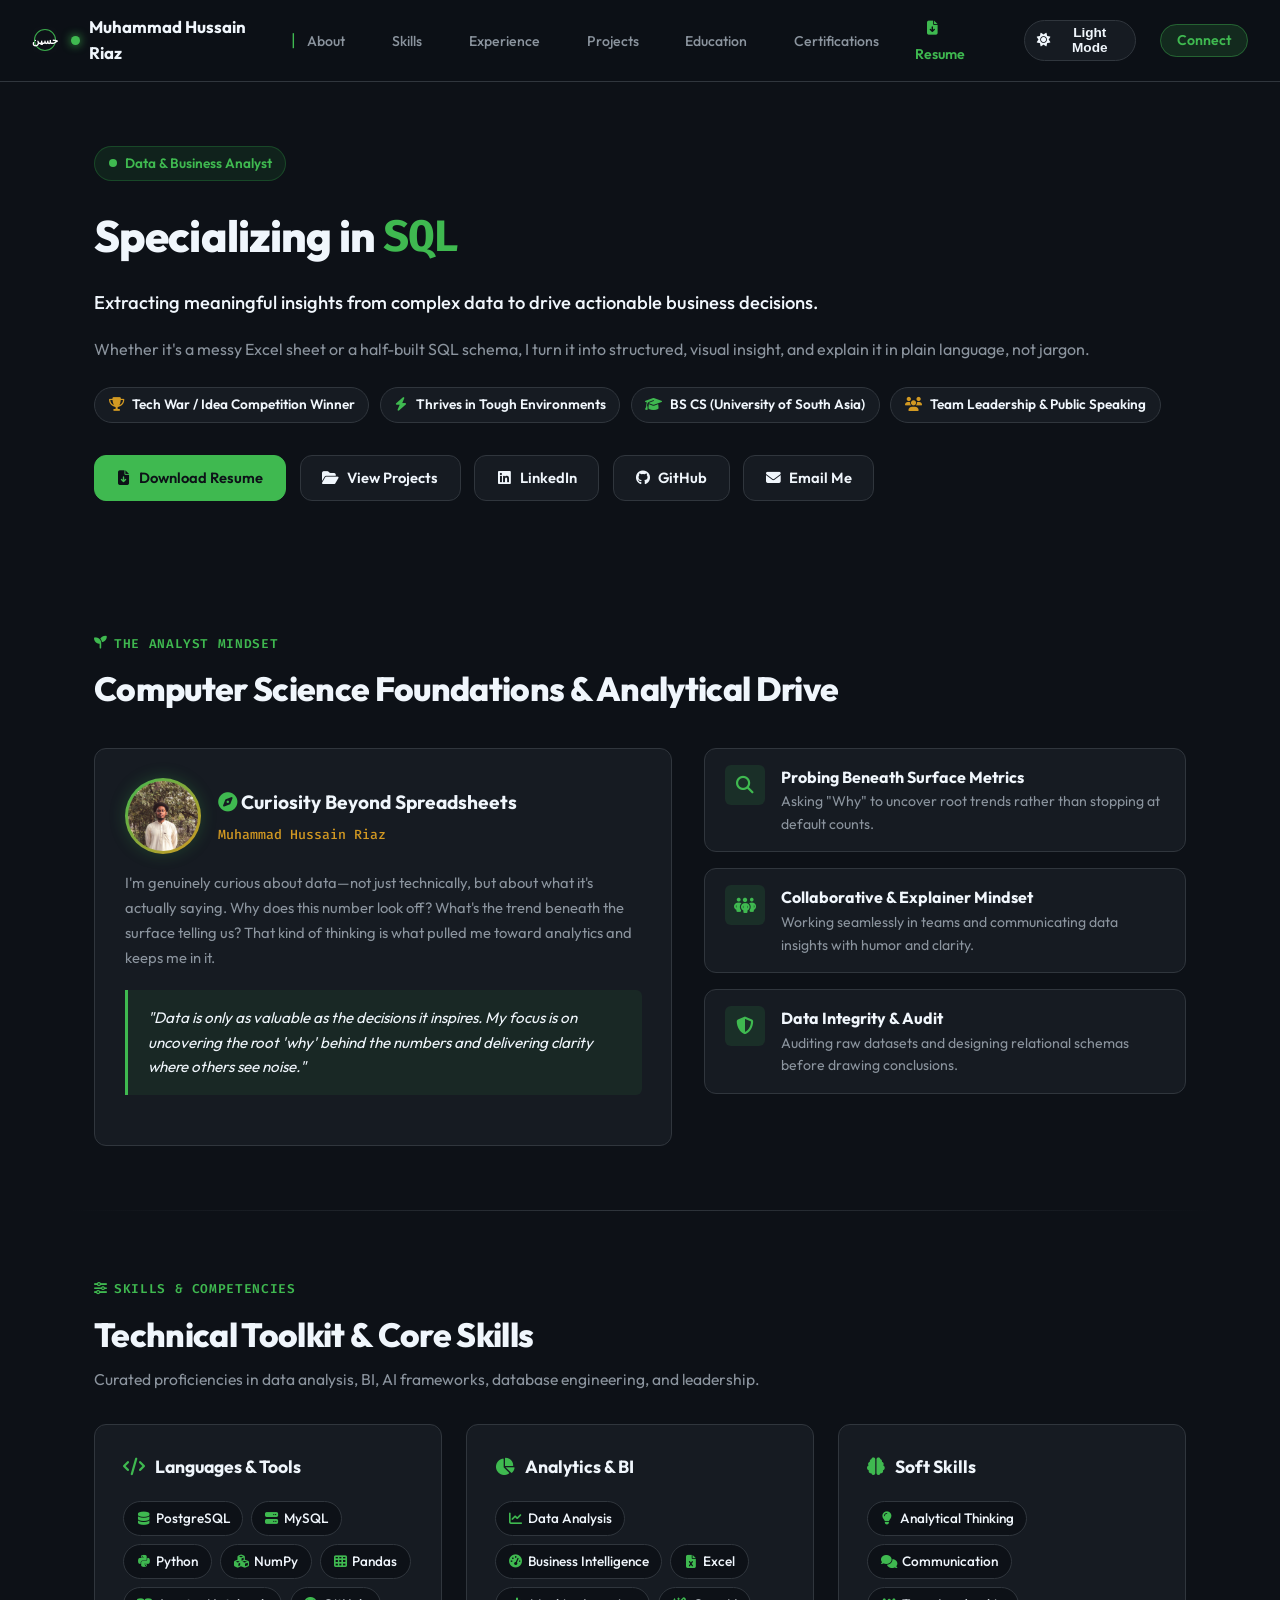
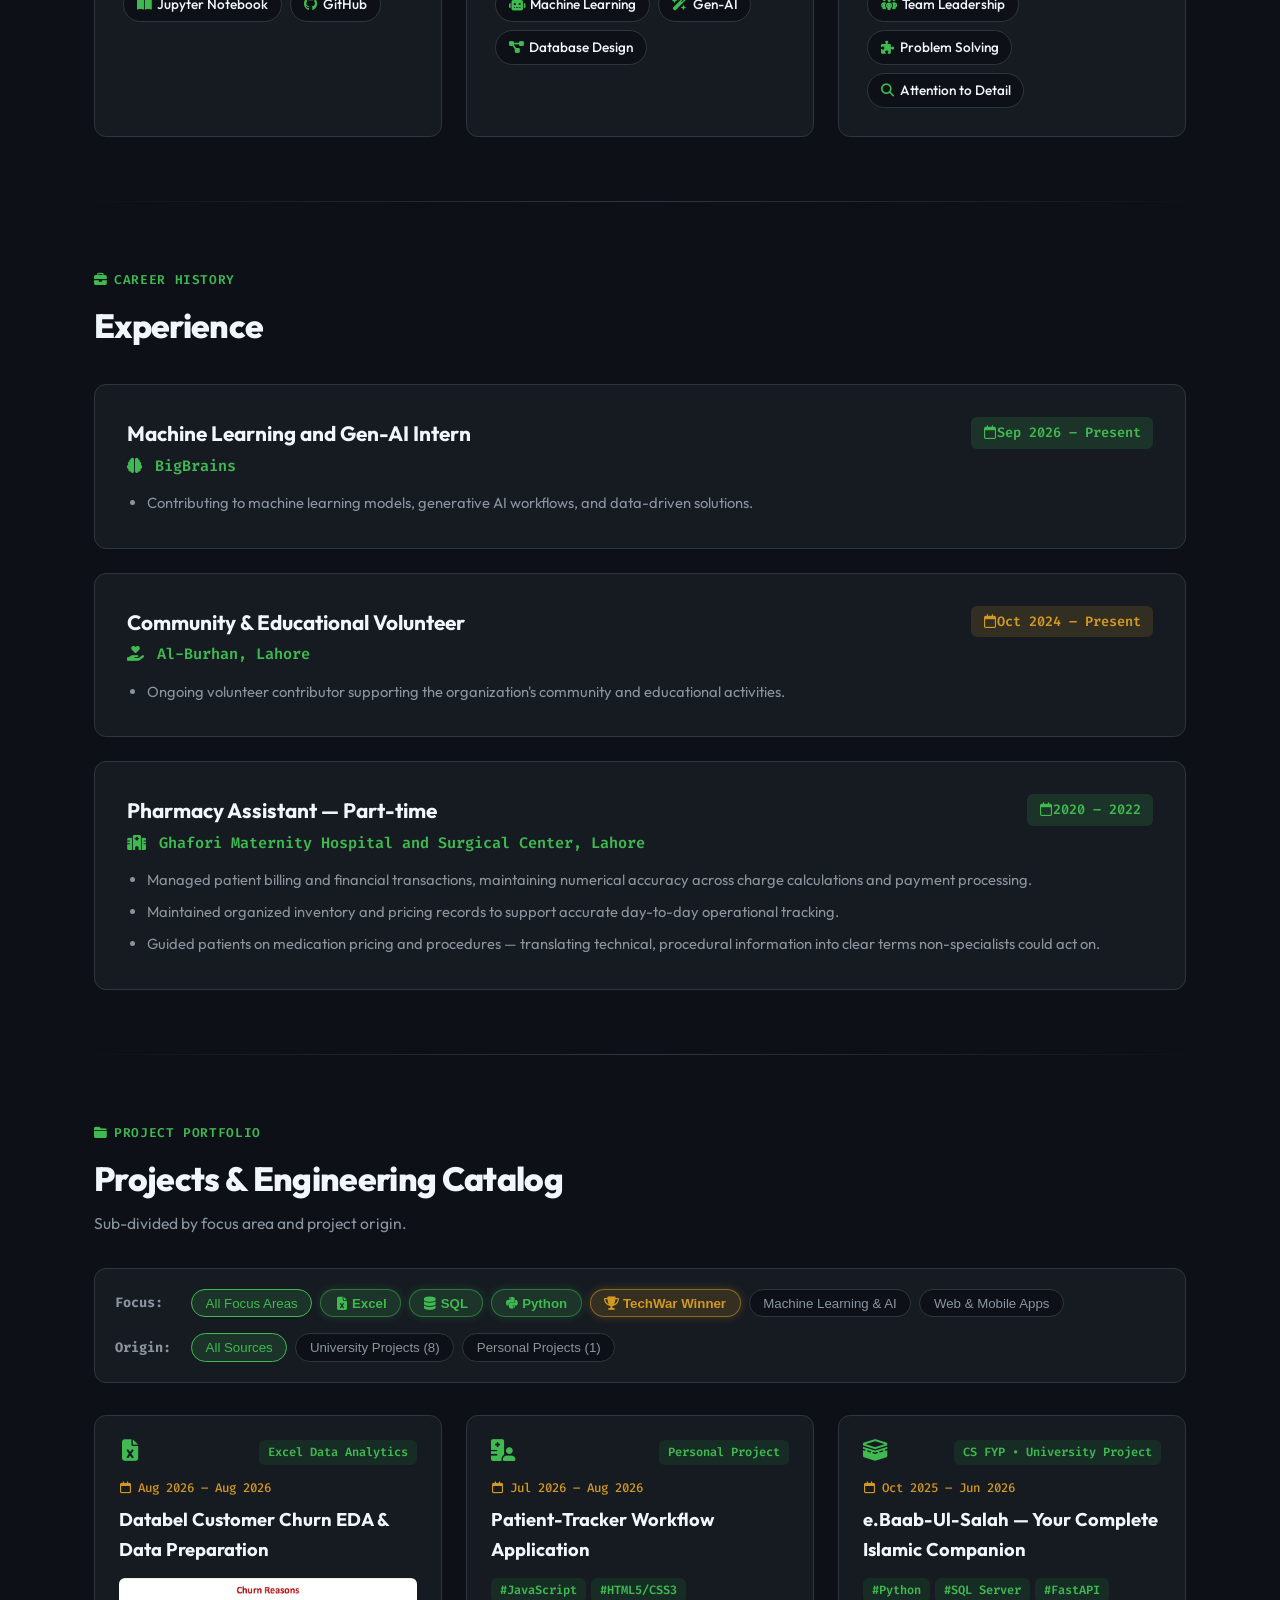
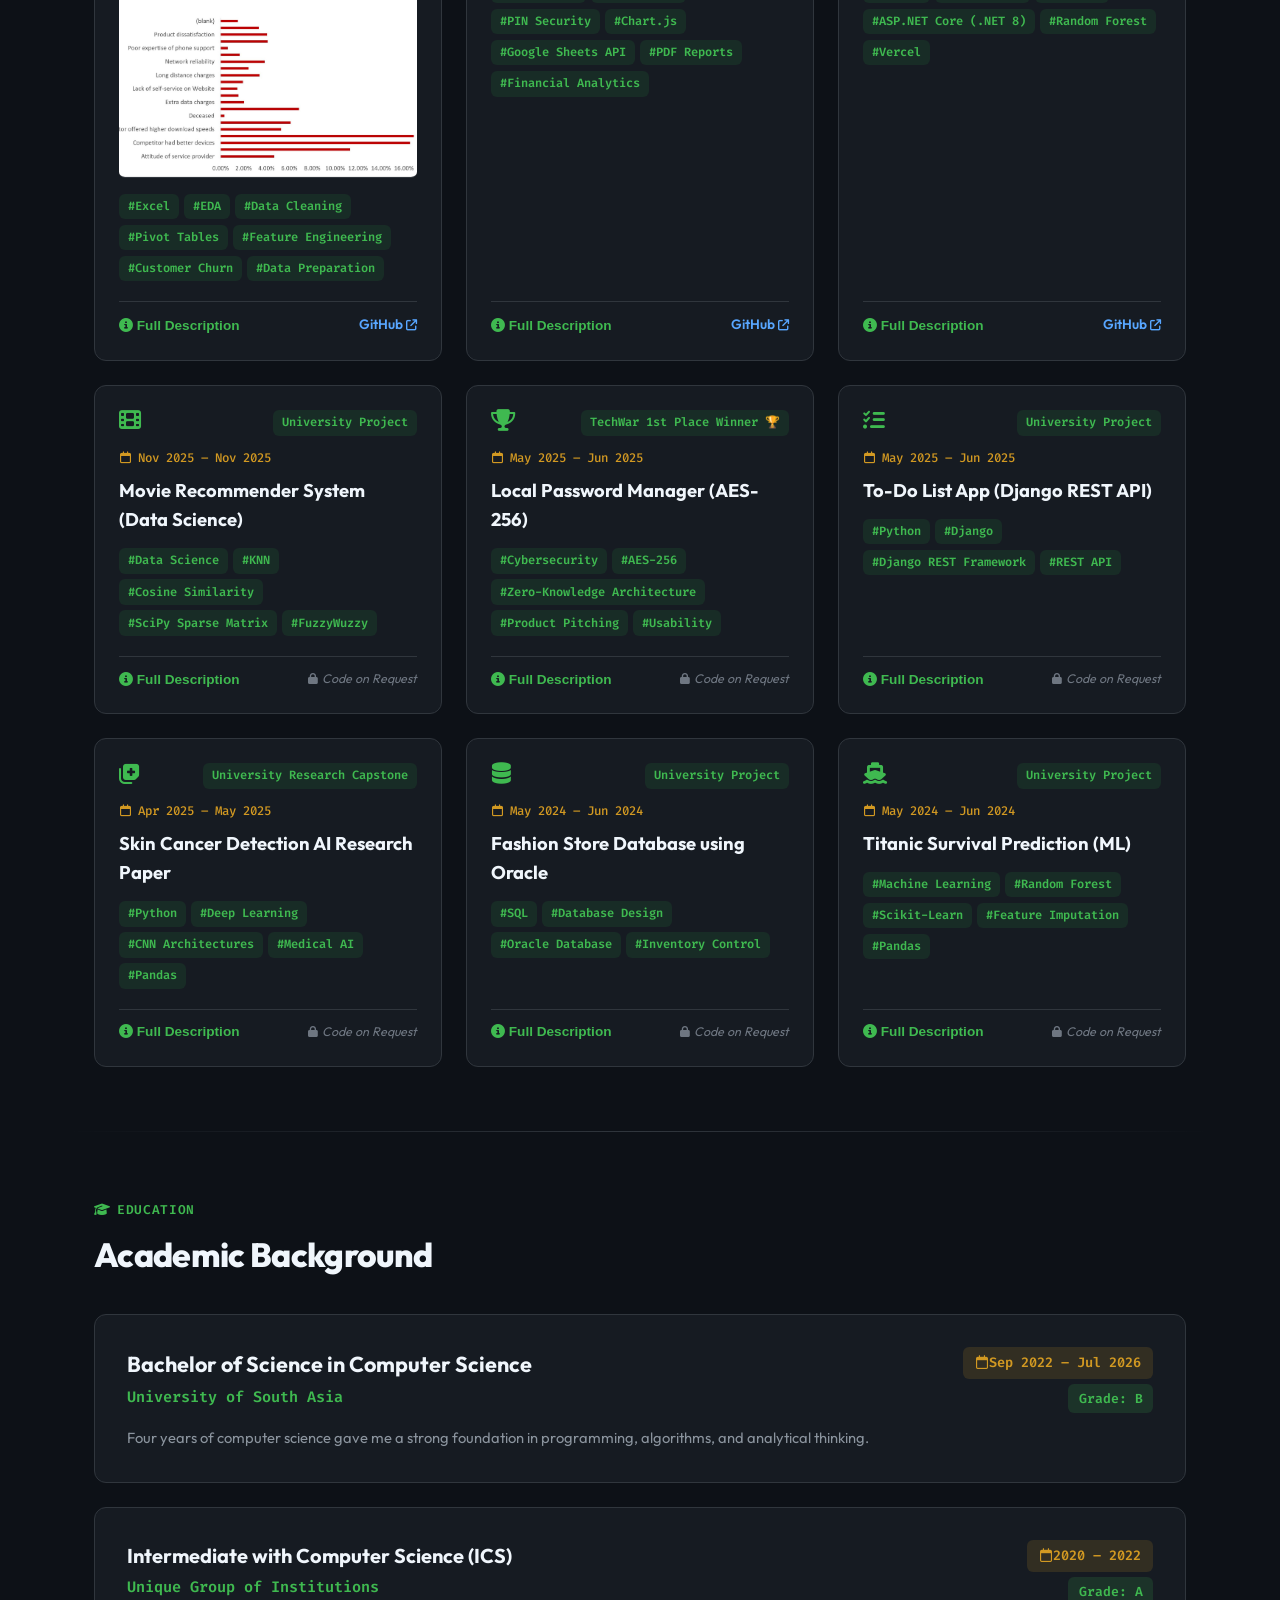
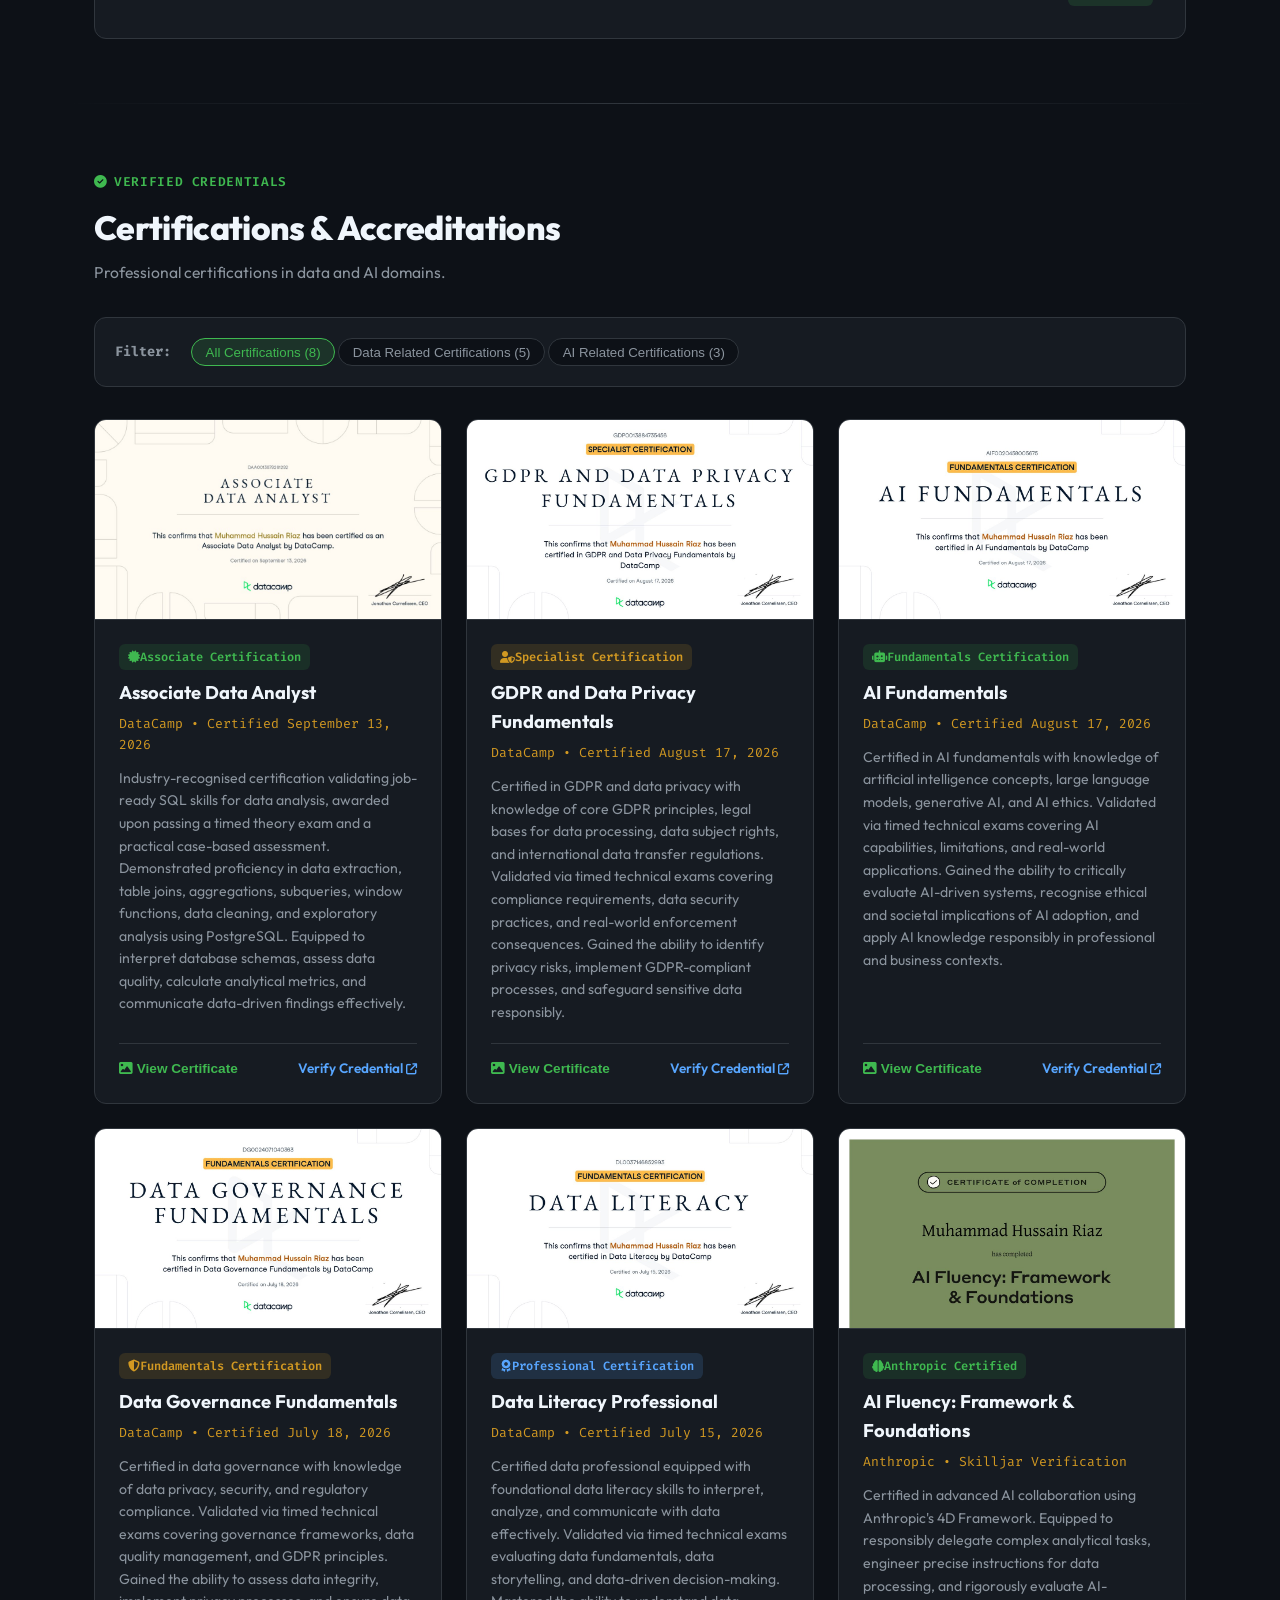
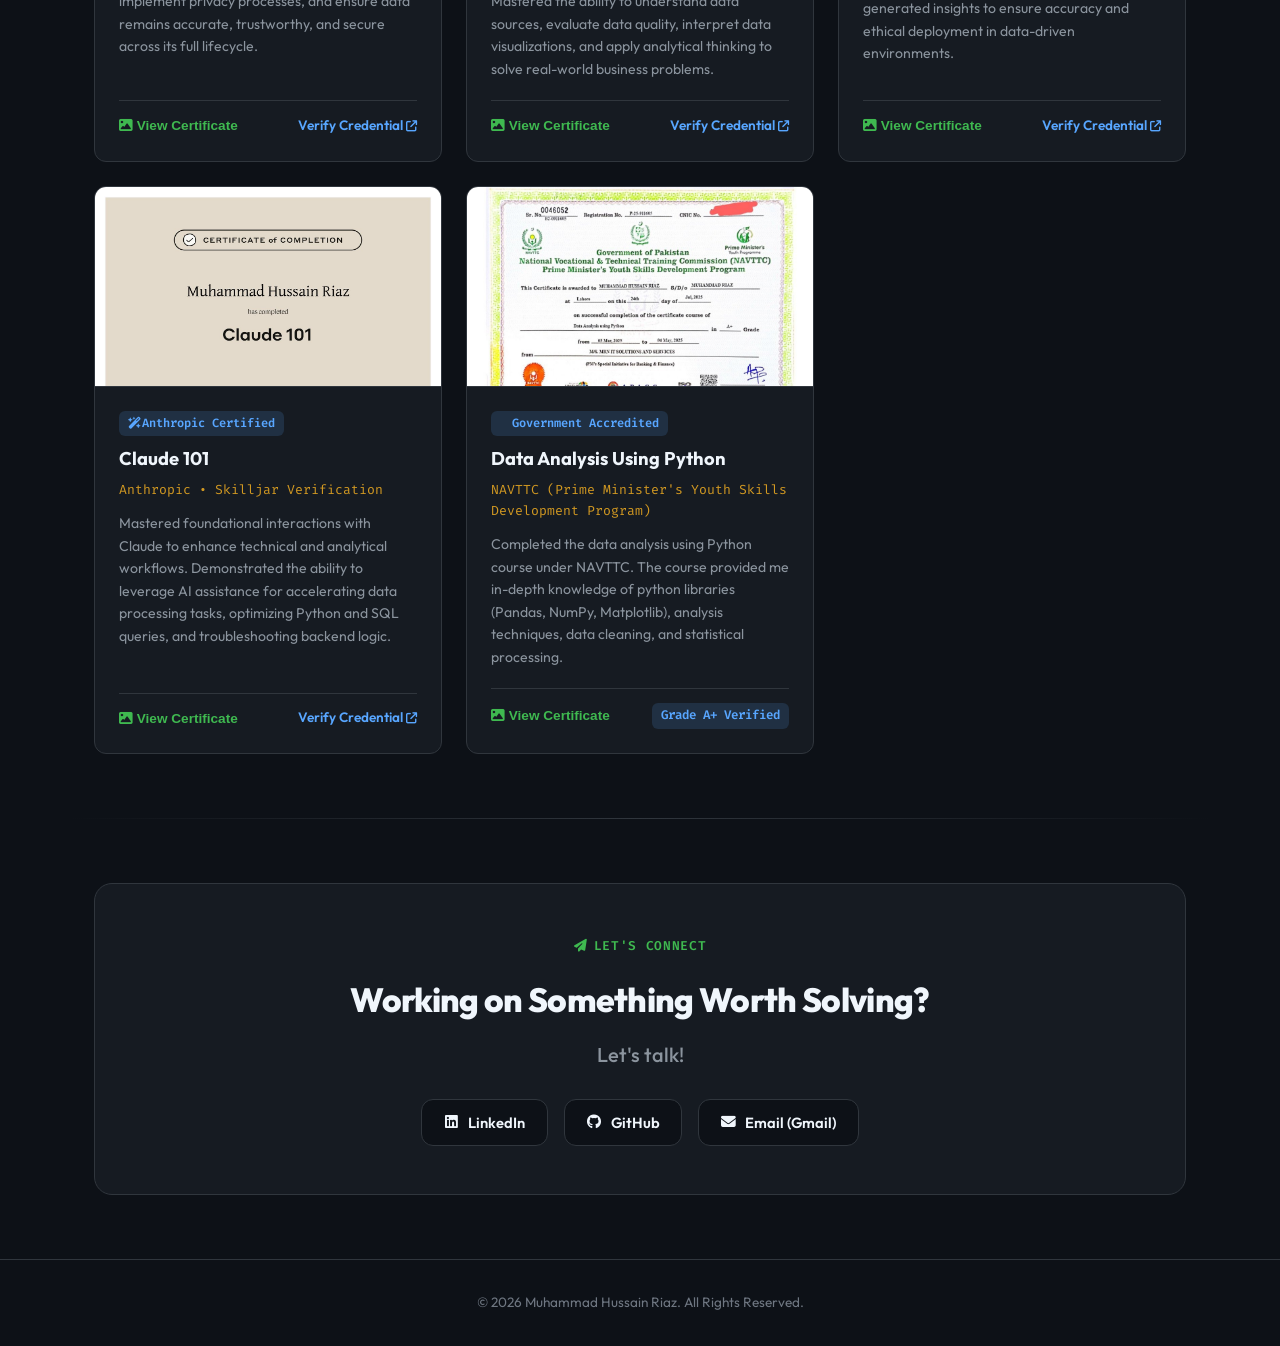
==== index.html @ 67c83e30 "Add Gen-AI to Analytics & BI skill pills in Skills section" ====
<!DOCTYPE html>
<html lang="en">
<head>
  <meta charset="UTF-8">
  <meta name="viewport" content="width=device-width, initial-scale=1.0">
  <title>Muhammad Hussain Riaz — Data Analyst & Business Analyst Portfolio</title>
  <meta name="description" content="Portfolio of Muhammad Hussain Riaz — Data Analyst & Business Analyst skilled in SQL, Excel, Data Analysis, Power BI, and Business Intelligence.">
  
  <!-- Fonts & Icons & Favicon Logo (Urdu: حسین) -->
  <link rel="icon" type="image/svg+xml" href="assets/favicon.svg">
  <link rel="icon" type="image/png" sizes="32x32" href="assets/favicon.png">
  <link rel="icon" type="image/x-icon" href="assets/favicon.ico">
  <link rel="shortcut icon" type="image/x-icon" href="assets/favicon.ico">
  <link rel="apple-touch-icon" href="assets/favicon.png">
  <!-- Preconnect & Fonts -->
  <link rel="preconnect" href="https://fonts.googleapis.com">
  <link rel="preconnect" href="https://fonts.gstatic.com" crossorigin>
  <link rel="stylesheet" href="https://fonts.googleapis.com/css2?family=Outfit:wght@300;400;500;600;700;800&family=Fira+Code:wght@400;500;600;700&family=Inter:wght@300;400;500;600;700&display=swap">
  
  <link rel="stylesheet" href="styles.css">
  <link rel="stylesheet" href="https://cdnjs.cloudflare.com/ajax/libs/font-awesome/6.4.0/css/all.min.css" media="print" onload="this.media='all'">
  <noscript><link rel="stylesheet" href="https://cdnjs.cloudflare.com/ajax/libs/font-awesome/6.4.0/css/all.min.css"></noscript>
  
  <!-- Vercel Web Analytics & Speed Insights -->
  <script>
    window.va = window.va || function () { (window.vaq = window.vaq || []).push(arguments); };
    window.si = window.si || function () { (window.siq = window.siq || []).push(arguments); };
  </script>
  <script defer src="/_vercel/insights/script.js"></script>
  <script defer src="https://cdn.vercel-insights.com/v1/script.js"></script>
  <script defer src="/_vercel/speed-insights/script.js"></script>
</head>
<body>

  <!-- Navbar -->
  <nav class="navbar">
    <div class="nav-brand">
      <img src="assets/favicon.svg" alt="Hussain Urdu Logo" style="width: 26px; height: 26px; border-radius: 6px; vertical-align: middle; margin-right: 0.2rem;">
      <span class="dot"></span>
      <span id="brand-name-typing">Muhammad Hussain Riaz</span><span class="brand-cursor">|</span>
    </div>
    <ul class="nav-links">
      <li><a href="#about" class="nav-link">About</a></li>
      <li><a href="#skills" class="nav-link">Skills</a></li>
      <li><a href="#experience" class="nav-link">Experience</a></li>
      <li><a href="#projects" class="nav-link">Projects</a></li>
      <li><a href="#education" class="nav-link">Education</a></li>
      <li><a href="#certifications" class="nav-link">Certifications</a></li>
      <li>
        <a href="assets/Muhammad%20Hussain%20Riaz-%20Associate%20Data%20Analyst.pdf" download="Muhammad Hussain Riaz- Associate Data Analyst.pdf" target="_blank" class="nav-link" style="color: var(--accent-teal); font-weight: 600;">
          <i class="fa-solid fa-file-arrow-down"></i> Resume
        </a>
      </li>
      <li>
        <button id="nav-theme-toggle-btn" class="theme-toggle-btn" style="padding: 0.3rem 0.75rem;">
          <i class="fa-solid fa-sun" id="nav-theme-icon"></i> <span id="nav-theme-text">Light Mode</span>
        </button>
      </li>
      <li><a href="#contact" class="nav-cta">Connect</a></li>
    </ul>
  </nav>

  <!-- Hero Section -->
  <header class="hero-section">
    <div class="section-container">
      <div class="hero-content">
        <div class="status-pill">
          <span class="pulse-dot"></span> Data & Business Analyst
        </div>
        
        <h1 class="hero-role-display">
          Specializing in <span id="typing-role">SQL</span>
        </h1>
        
        <p class="hero-tagline">
          Extracting meaningful insights from complex data to drive actionable business decisions.
        </p>

        <p class="hero-sub-text">
          Whether it's a messy Excel sheet or a half-built SQL schema, I turn it into structured, visual insight, and explain it in plain language, not jargon.
        </p>

        <!-- Key Achievements & Highlights Bar -->
        <div class="hero-achievements-wrap">
          <div class="hero-achievement-badge">
            <i class="fa-solid fa-trophy" style="color: var(--accent-gold);"></i> Tech War / Idea Competition Winner
          </div>
          <div class="hero-achievement-badge">
            <i class="fa-solid fa-bolt" style="color: var(--accent-teal);"></i> Thrives in Tough Environments
          </div>
          <div class="hero-achievement-badge">
            <i class="fa-solid fa-graduation-cap" style="color: var(--accent-teal);"></i> BS CS (University of South Asia)
          </div>
          <div class="hero-achievement-badge">
            <i class="fa-solid fa-users" style="color: var(--accent-gold);"></i> Team Leadership & Public Speaking
          </div>
        </div>

        <div class="hero-buttons">
          <a href="assets/Muhammad%20Hussain%20Riaz-%20Associate%20Data%20Analyst.pdf" download="Muhammad Hussain Riaz- Associate Data Analyst.pdf" target="_blank" class="btn btn-primary">
            <i class="fa-solid fa-file-arrow-down"></i> Download Resume
          </a>
          <a href="#projects" class="btn btn-secondary">
            <i class="fa-solid fa-folder-open"></i> View Projects
          </a>
          <a href="https://www.linkedin.com/in/muhammad-hussain-riaz-959a9b254/" target="_blank" class="btn btn-secondary">
            <i class="fa-brands fa-linkedin"></i> LinkedIn
          </a>
          <a href="https://github.com/HussainRiaz-sudo" target="_blank" class="btn btn-secondary">
            <i class="fa-brands fa-github"></i> GitHub
          </a>
          <a href="mailto:muhammadhussainriaz123@gmail.com" class="btn btn-secondary">
            <i class="fa-solid fa-envelope"></i> Email Me
          </a>
        </div>
      </div>
    </div>
  </header>

  <!-- About Section -->
  <section class="section-container" id="about">
    <div class="section-badge">
      <i class="fa-solid fa-seedling"></i> THE ANALYST MINDSET
    </div>
    <div class="section-header">
      <h2 class="section-title">Computer Science Foundations & Analytical Drive</h2>
    </div>

    <div class="about-grid">
      <div class="about-card">
        <div style="display: flex; align-items: center; gap: 1.1rem; margin-bottom: 1rem;">
          <div class="profile-avatar-frame" title="Click to view full portrait photo">
            <img src="assets/hussain_profile.jpg" alt="Muhammad Hussain Riaz" class="profile-avatar-img" loading="lazy" decoding="async">
          </div>
          <div>
            <h3 style="font-size: 1.2rem; font-weight: 700; margin-bottom: 0.2rem;"><i class="fa-solid fa-compass" style="color: var(--accent-teal);"></i> Curiosity Beyond Spreadsheets</h3>
            <span style="color: var(--accent-gold); font-family: var(--font-code); font-size: 0.83rem; font-weight: 500;">Muhammad Hussain Riaz</span>
          </div>
        </div>
        <p style="color: var(--text-muted); font-size: 0.92rem; line-height: 1.7;">
          I'm genuinely curious about data—not just technically, but about what it's actually saying. Why does this number look off? What's the trend beneath the surface telling us? That kind of thinking is what pulled me toward analytics and keeps me in it.
        </p>
        <div class="quote-banner">
          "Data is only as valuable as the decisions it inspires. My focus is on uncovering the root 'why' behind the numbers and delivering clarity where others see noise."
        </div>
      </div>

      <div class="mindset-list">
        <div class="mindset-item">
          <div class="mindset-icon-box">
            <i class="fa-solid fa-magnifying-glass"></i>
          </div>
          <div>
            <h4 style="font-size: 1rem;">Probing Beneath Surface Metrics</h4>
            <p style="color: var(--text-muted); font-size: 0.88rem;">Asking "Why" to uncover root trends rather than stopping at default counts.</p>
          </div>
        </div>

        <div class="mindset-item">
          <div class="mindset-icon-box">
            <i class="fa-solid fa-people-group"></i>
          </div>
          <div>
            <h4 style="font-size: 1rem;">Collaborative & Explainer Mindset</h4>
            <p style="color: var(--text-muted); font-size: 0.88rem;">Working seamlessly in teams and communicating data insights with humor and clarity.</p>
          </div>
        </div>

        <div class="mindset-item">
          <div class="mindset-icon-box">
            <i class="fa-solid fa-shield-halved"></i>
          </div>
          <div>
            <h4 style="font-size: 1rem;">Data Integrity & Audit</h4>
            <p style="color: var(--text-muted); font-size: 0.88rem;">Auditing raw datasets and designing relational schemas before drawing conclusions.</p>
          </div>
        </div>
      </div>
    </div>
  </section>

  <div class="border-divider"></div>

  <!-- Technical Skills Section -->
  <section class="section-container" id="skills">
    <div class="section-badge">
      <i class="fa-solid fa-sliders"></i> SKILLS & COMPETENCIES
    </div>
    <div class="section-header">
      <h2 class="section-title">Technical Toolkit & Core Skills</h2>
      <p class="section-subtitle">Curated proficiencies in data analysis, BI, AI frameworks, database engineering, and leadership.</p>
    </div>

    <div class="skills-category-grid">
      <!-- Category 1: Languages & Tools -->
      <div class="skills-category-card">
        <div class="skills-category-title">
          <i class="fa-solid fa-code"></i> Languages & Tools
        </div>
        <div class="skill-pills-wrap">
          <span class="skill-pill"><i class="fa-solid fa-database" style="color: var(--accent-teal); font-size: 0.82rem;"></i> PostgreSQL</span>
          <span class="skill-pill"><i class="fa-solid fa-server" style="color: var(--accent-teal); font-size: 0.82rem;"></i> MySQL</span>
          <span class="skill-pill"><i class="fa-brands fa-python" style="color: var(--accent-teal); font-size: 0.85rem;"></i> Python</span>
          <span class="skill-pill"><i class="fa-solid fa-cubes" style="color: var(--accent-teal); font-size: 0.82rem;"></i> NumPy</span>
          <span class="skill-pill"><i class="fa-solid fa-table-cells" style="color: var(--accent-teal); font-size: 0.82rem;"></i> Pandas</span>
          <span class="skill-pill"><i class="fa-solid fa-book-open" style="color: var(--accent-teal); font-size: 0.82rem;"></i> Jupyter Notebook</span>
          <span class="skill-pill"><i class="fa-brands fa-github" style="color: var(--accent-teal); font-size: 0.85rem;"></i> GitHub</span>
        </div>
      </div>

      <!-- Category 2: Analytics & BI -->
      <div class="skills-category-card">
        <div class="skills-category-title">
          <i class="fa-solid fa-chart-pie"></i> Analytics & BI
        </div>
        <div class="skill-pills-wrap">
          <span class="skill-pill"><i class="fa-solid fa-chart-line" style="color: var(--accent-teal); font-size: 0.82rem;"></i> Data Analysis</span>
          <span class="skill-pill"><i class="fa-solid fa-gauge-high" style="color: var(--accent-teal); font-size: 0.82rem;"></i> Business Intelligence</span>
          <span class="skill-pill"><i class="fa-solid fa-file-excel" style="color: var(--accent-teal); font-size: 0.82rem;"></i> Excel</span>
          <span class="skill-pill"><i class="fa-solid fa-robot" style="color: var(--accent-teal); font-size: 0.82rem;"></i> Machine Learning</span>
          <span class="skill-pill"><i class="fa-solid fa-wand-magic-sparkles" style="color: var(--accent-teal); font-size: 0.82rem;"></i> Gen-AI</span>
          <span class="skill-pill"><i class="fa-solid fa-diagram-project" style="color: var(--accent-teal); font-size: 0.82rem;"></i> Database Design</span>
        </div>
      </div>

      <!-- Category 3: Soft Skills -->
      <div class="skills-category-card">
        <div class="skills-category-title">
          <i class="fa-solid fa-brain"></i> Soft Skills
        </div>
        <div class="skill-pills-wrap">
          <span class="skill-pill"><i class="fa-solid fa-lightbulb" style="color: var(--accent-teal); font-size: 0.82rem;"></i> Analytical Thinking</span>
          <span class="skill-pill"><i class="fa-solid fa-comments" style="color: var(--accent-teal); font-size: 0.82rem;"></i> Communication</span>
          <span class="skill-pill"><i class="fa-solid fa-people-group" style="color: var(--accent-teal); font-size: 0.82rem;"></i> Team Leadership</span>
          <span class="skill-pill"><i class="fa-solid fa-puzzle-piece" style="color: var(--accent-teal); font-size: 0.82rem;"></i> Problem Solving</span>
          <span class="skill-pill"><i class="fa-solid fa-magnifying-glass" style="color: var(--accent-teal); font-size: 0.82rem;"></i> Attention to Detail</span>
        </div>
      </div>
    </div>
  </section>

  <div class="border-divider"></div>

  <!-- Experience Section -->
  <section class="section-container" id="experience">
    <div class="section-badge">
      <i class="fa-solid fa-briefcase"></i> CAREER HISTORY
    </div>
    <div class="section-header">
      <h2 class="section-title">Experience</h2>
    </div>

    <div style="display: flex; flex-direction: column; gap: 1.5rem;">
      <!-- Experience 1: Machine Learning and Gen-AI Intern (Sep 2026 – Present) -->
      <div class="education-card">
        <div style="display: flex; justify-content: space-between; align-items: flex-start; flex-wrap: wrap; gap: 0.75rem; margin-bottom: 0.75rem;">
          <div>
            <h3 style="font-size: 1.3rem; font-weight: 700; color: var(--text-main);">Machine Learning and Gen-AI Intern</h3>
            <p style="color: var(--accent-teal); font-family: var(--font-code); font-weight: 600; font-size: 0.95rem; margin-top: 0.2rem;">
              <i class="fa-solid fa-brain" style="margin-right: 0.25rem;"></i> BigBrains
            </p>
          </div>
          <span class="badge-tag" style="background: rgba(63, 185, 80, 0.15); color: var(--accent-teal); font-size: 0.85rem; padding: 0.3rem 0.75rem;">
            <i class="fa-regular fa-calendar"></i> Sep 2026 – Present
          </span>
        </div>
        <ul style="color: var(--text-muted); font-size: 0.92rem; line-height: 1.75; margin-left: 1.25rem; display: flex; flex-direction: column; gap: 0.4rem;">
          <li>Contributing to machine learning models, generative AI workflows, and data-driven solutions.</li>
        </ul>
      </div>

      <!-- Experience 2: Volunteer (Oct 2024 – Present) -->
      <div class="education-card">
        <div style="display: flex; justify-content: space-between; align-items: flex-start; flex-wrap: wrap; gap: 0.75rem; margin-bottom: 0.75rem;">
          <div>
            <h3 style="font-size: 1.3rem; font-weight: 700; color: var(--text-main);">Community & Educational Volunteer</h3>
            <p style="color: var(--accent-teal); font-family: var(--font-code); font-weight: 600; font-size: 0.95rem; margin-top: 0.2rem;">
              <i class="fa-solid fa-hand-holding-heart" style="margin-right: 0.25rem;"></i> Al-Burhan, Lahore
            </p>
          </div>
          <span class="badge-tag" style="background: rgba(210, 153, 34, 0.15); color: var(--accent-gold); font-size: 0.85rem; padding: 0.3rem 0.75rem;">
            <i class="fa-regular fa-calendar"></i> Oct 2024 – Present
          </span>
        </div>
        <ul style="color: var(--text-muted); font-size: 0.92rem; line-height: 1.75; margin-left: 1.25rem; display: flex; flex-direction: column; gap: 0.4rem;">
          <li>Ongoing volunteer contributor supporting the organization's community and educational activities.</li>
        </ul>
      </div>

      <!-- Experience 2: Pharmacy Assistant (2020 – 2022) -->
      <div class="education-card">
        <div style="display: flex; justify-content: space-between; align-items: flex-start; flex-wrap: wrap; gap: 0.75rem; margin-bottom: 0.75rem;">
          <div>
            <h3 style="font-size: 1.3rem; font-weight: 700; color: var(--text-main);">Pharmacy Assistant — Part-time</h3>
            <p style="color: var(--accent-teal); font-family: var(--font-code); font-weight: 600; font-size: 0.95rem; margin-top: 0.2rem;">
              <i class="fa-solid fa-hospital" style="margin-right: 0.25rem;"></i> Ghafori Maternity Hospital and Surgical Center, Lahore
            </p>
          </div>
          <span class="badge-tag" style="background: rgba(63, 185, 80, 0.15); color: var(--accent-teal); font-size: 0.85rem; padding: 0.3rem 0.75rem;">
            <i class="fa-regular fa-calendar"></i> 2020 – 2022
          </span>
        </div>
        <ul style="color: var(--text-muted); font-size: 0.92rem; line-height: 1.75; margin-left: 1.25rem; display: flex; flex-direction: column; gap: 0.4rem;">
          <li>Managed patient billing and financial transactions, maintaining numerical accuracy across charge calculations and payment processing.</li>
          <li>Maintained organized inventory and pricing records to support accurate day-to-day operational tracking.</li>
          <li>Guided patients on medication pricing and procedures — translating technical, procedural information into clear terms non-specialists could act on.</li>
        </ul>
      </div>
    </div>
  </section>

  <div class="border-divider"></div>

  <!-- Projects Section with Reorganized Filters -->
  <section class="section-container" id="projects">
    <div class="section-badge">
      <i class="fa-solid fa-folder-closed"></i> PROJECT PORTFOLIO
    </div>
    <div class="section-header">
      <h2 class="section-title">Projects & Engineering Catalog</h2>
      <p class="section-subtitle">Sub-divided by focus area and project origin.</p>
    </div>

    <!-- Dual-Layer Sub-Divided Filters -->
    <div class="filter-bar">
      <div class="filter-row">
        <span class="filter-label">Focus:</span>
        <div class="project-focus-chips">
          <button class="tag-btn active" data-focus="all">All Focus Areas</button>
          <button class="tag-btn tag-btn-pop" data-focus="excel"><i class="fa-solid fa-file-excel"></i> Excel</button>
          <button class="tag-btn tag-btn-pop" data-focus="sql"><i class="fa-solid fa-database"></i> SQL</button>
          <button class="tag-btn tag-btn-pop" data-focus="python"><i class="fa-brands fa-python"></i> Python</button>
          <button class="tag-btn tag-btn-gold" data-focus="techwar"><i class="fa-solid fa-trophy"></i> TechWar Winner</button>
          <button class="tag-btn" data-focus="ml_ai">Machine Learning & AI</button>
          <button class="tag-btn" data-focus="web">Web & Mobile Apps</button>
        </div>
      </div>

      <div class="filter-row">
        <span class="filter-label">Origin:</span>
        <div class="project-origin-chips">
          <button class="tag-btn active" data-origin="all">All Sources</button>
          <button class="tag-btn" data-origin="university">University Projects (8)</button>
          <button class="tag-btn" data-origin="personal">Personal Projects (1)</button>
        </div>
      </div>
    </div>

    <!-- Dynamic Projects Grid -->
    <div class="projects-grid" id="projects-grid">
      <!-- Injected dynamically via app.js -->
    </div>
  </section>

  <div class="border-divider"></div>

  <!-- Education Section -->
  <section class="section-container" id="education">
    <div class="section-badge">
      <i class="fa-solid fa-graduation-cap"></i> EDUCATION
    </div>
    <div class="section-header">
      <h2 class="section-title">Academic Background</h2>
    </div>

    <div style="display: flex; flex-direction: column; gap: 1.5rem;">
      <!-- Education 1: BS CS (Latest: Sep 2022 – Jul 2026) -->
      <div class="education-card">
        <div style="display: flex; justify-content: space-between; align-items: flex-start; flex-wrap: wrap; gap: 0.75rem; margin-bottom: 0.75rem;">
          <div>
            <h3 style="font-size: 1.35rem; font-weight: 700; color: var(--text-main);">Bachelor of Science in Computer Science</h3>
            <p style="color: var(--accent-teal); font-family: var(--font-code); font-weight: 600; font-size: 0.95rem; margin-top: 0.2rem;">
              University of South Asia
            </p>
          </div>
          <div style="display: flex; flex-direction: column; align-items: flex-end; gap: 0.35rem;">
            <span class="badge-tag" style="background: rgba(210, 153, 34, 0.15); color: var(--accent-gold); font-size: 0.85rem; padding: 0.3rem 0.75rem;">
              <i class="fa-regular fa-calendar"></i> Sep 2022 – Jul 2026
            </span>
            <span class="badge-tag" style="background: rgba(63, 185, 80, 0.15); color: var(--accent-teal); font-size: 0.82rem; padding: 0.25rem 0.65rem;">
              Grade: B
            </span>
          </div>
        </div>
        <p style="color: var(--text-muted); font-size: 0.92rem; line-height: 1.7;">
          Four years of computer science gave me a strong foundation in programming, algorithms, and analytical thinking.
        </p>
      </div>

      <!-- Education 2: Intermediate ICS (2020 – 2022) -->
      <div class="education-card">
        <div style="display: flex; justify-content: space-between; align-items: flex-start; flex-wrap: wrap; gap: 0.75rem;">
          <div>
            <h3 style="font-size: 1.25rem; font-weight: 700; color: var(--text-main);">Intermediate with Computer Science (ICS)</h3>
            <p style="color: var(--accent-teal); font-family: var(--font-code); font-weight: 600; font-size: 0.95rem; margin-top: 0.2rem;">
              Unique Group of Institutions
            </p>
          </div>
          <div style="display: flex; flex-direction: column; align-items: flex-end; gap: 0.35rem;">
            <span class="badge-tag" style="background: rgba(210, 153, 34, 0.15); color: var(--accent-gold); font-size: 0.85rem; padding: 0.3rem 0.75rem;">
              <i class="fa-regular fa-calendar"></i> 2020 – 2022
            </span>
            <span class="badge-tag" style="background: rgba(63, 185, 80, 0.15); color: var(--accent-teal); font-size: 0.82rem; padding: 0.25rem 0.65rem;">
              Grade: A
            </span>
          </div>
        </div>
      </div>
    </div>
  </section>

  <div class="border-divider"></div>

  <!-- Certifications Section -->
  <section class="section-container" id="certifications">
    <div class="section-badge">
      <i class="fa-solid fa-circle-check"></i> VERIFIED CREDENTIALS
    </div>
    <div class="section-header">
      <h2 class="section-title">Certifications & Accreditations</h2>
      <p class="section-subtitle">Professional certifications in data and AI domains.</p>
    </div>

    <!-- Certifications Category Filter Chips -->
    <div class="filter-bar" style="margin-bottom: 2rem;">
      <div class="filter-row">
        <span class="filter-label">Filter:</span>
        <div class="cert-category-chips">
          <button class="tag-btn active" data-cert-cat="all">All Certifications (8)</button>
          <button class="tag-btn" data-cert-cat="data">Data Related Certifications (5)</button>
          <button class="tag-btn" data-cert-cat="ai">AI Related Certifications (3)</button>
        </div>
      </div>
    </div>

    <div class="certifications-grid">
      <!-- Cert 1: Associate Data Analyst (September 13, 2026) -->
      <div class="cert-card" data-cert-category="data">
        <div class="cert-img-box" onclick="openCertImageModal('certs/datacamp_data_analyst_associate.jpg', 'Associate Data Analyst — DataCamp')">
          <img src="certs/datacamp_data_analyst_associate.jpg" alt="Associate Data Analyst DataCamp Certificate" loading="lazy" decoding="async">
          <div class="cert-img-overlay">
            <i class="fa-solid fa-expand" style="margin-right: 0.4rem;"></i> Expand Certificate
          </div>
        </div>
        <div class="cert-body">
          <div>
            <div style="display: flex; justify-content: space-between; align-items: flex-start; margin-bottom: 0.5rem;">
              <span class="badge-tag" style="background: rgba(46, 160, 67, 0.15); color: var(--accent-teal);">
                <i class="fa-solid fa-certificate"></i> Associate Certification
              </span>
            </div>
            <h3 style="font-size: 1.15rem; font-weight: 700; margin-bottom: 0.35rem;">Associate Data Analyst</h3>
            <p style="color: var(--accent-gold); font-family: var(--font-code); font-size: 0.82rem; margin-bottom: 0.75rem;">
              DataCamp • Certified September 13, 2026
            </p>
            <p style="color: var(--text-muted); font-size: 0.88rem; line-height: 1.6; margin-bottom: 1.25rem;">
              Industry-recognised certification validating job-ready SQL skills for data analysis, awarded upon passing a timed theory exam and a practical case-based assessment. Demonstrated proficiency in data extraction, table joins, aggregations, subqueries, window functions, data cleaning, and exploratory analysis using PostgreSQL. Equipped to interpret database schemas, assess data quality, calculate analytical metrics, and communicate data-driven findings effectively.
            </p>
          </div>
          <div style="border-top: 1px solid var(--border-color); padding-top: 0.85rem; display: flex; justify-content: space-between; align-items: center;">
            <button onclick="openCertImageModal('certs/datacamp_data_analyst_associate.jpg', 'Associate Data Analyst — DataCamp')" style="background: transparent; border: none; color: var(--accent-teal); font-weight: 600; font-size: 0.85rem; cursor: pointer;">
              <i class="fa-solid fa-image"></i> View Certificate
            </button>
            <a href="https://www.datacamp.com/certificate/DAA0013879261292" target="_blank" style="font-weight: 600; font-size: 0.85rem;">
              Verify Credential <i class="fa-solid fa-arrow-up-right-from-square" style="font-size: 0.7rem;"></i>
            </a>
          </div>
        </div>
      </div>

      <!-- Cert 2: GDPR and Data Privacy Fundamentals (August 17, 2026) -->
      <div class="cert-card" data-cert-category="data">
        <div class="cert-img-box" onclick="openCertImageModal('certs/datacamp_gdpr.jpg', 'GDPR and Data Privacy Fundamentals — DataCamp')">
          <img src="certs/datacamp_gdpr.jpg" alt="GDPR and Data Privacy Fundamentals DataCamp Certificate" loading="lazy" decoding="async">
          <div class="cert-img-overlay">
            <i class="fa-solid fa-expand" style="margin-right: 0.4rem;"></i> Expand Certificate
          </div>
        </div>
        <div class="cert-body">
          <div>
            <div style="display: flex; justify-content: space-between; align-items: flex-start; margin-bottom: 0.5rem;">
              <span class="badge-tag" style="background: rgba(210, 153, 34, 0.15); color: var(--accent-gold);">
                <i class="fa-solid fa-user-shield"></i> Specialist Certification
              </span>
            </div>
            <h3 style="font-size: 1.15rem; font-weight: 700; margin-bottom: 0.35rem;">GDPR and Data Privacy Fundamentals</h3>
            <p style="color: var(--accent-gold); font-family: var(--font-code); font-size: 0.82rem; margin-bottom: 0.75rem;">
              DataCamp • Certified August 17, 2026
            </p>
            <p style="color: var(--text-muted); font-size: 0.88rem; line-height: 1.6; margin-bottom: 1.25rem;">
              Certified in GDPR and data privacy with knowledge of core GDPR principles, legal bases for data processing, data subject rights, and international data transfer regulations. Validated via timed technical exams covering compliance requirements, data security practices, and real-world enforcement consequences. Gained the ability to identify privacy risks, implement GDPR-compliant processes, and safeguard sensitive data responsibly.
            </p>
          </div>
          <div style="border-top: 1px solid var(--border-color); padding-top: 0.85rem; display: flex; justify-content: space-between; align-items: center;">
            <button onclick="openCertImageModal('certs/datacamp_gdpr.jpg', 'GDPR and Data Privacy Fundamentals — DataCamp')" style="background: transparent; border: none; color: var(--accent-teal); font-weight: 600; font-size: 0.85rem; cursor: pointer;">
              <i class="fa-solid fa-image"></i> View Certificate
            </button>
            <a href="https://www.datacamp.com/skill-verification/GDP0013884735456" target="_blank" style="font-weight: 600; font-size: 0.85rem;">
              Verify Credential <i class="fa-solid fa-arrow-up-right-from-square" style="font-size: 0.7rem;"></i>
            </a>
          </div>
        </div>
      </div>

      <!-- Cert 2: AI Fundamentals (August 17, 2026) -->
      <div class="cert-card" data-cert-category="ai">
        <div class="cert-img-box" onclick="openCertImageModal('certs/datacamp_ai_fundamentals.jpg', 'AI Fundamentals — DataCamp')">
          <img src="certs/datacamp_ai_fundamentals.jpg" alt="AI Fundamentals DataCamp Certificate" loading="lazy" decoding="async">
          <div class="cert-img-overlay">
            <i class="fa-solid fa-expand" style="margin-right: 0.4rem;"></i> Expand Certificate
          </div>
        </div>
        <div class="cert-body">
          <div>
            <div style="display: flex; justify-content: space-between; align-items: flex-start; margin-bottom: 0.5rem;">
              <span class="badge-tag" style="background: rgba(46, 160, 67, 0.15); color: var(--accent-teal);">
                <i class="fa-solid fa-robot"></i> Fundamentals Certification
              </span>
            </div>
            <h3 style="font-size: 1.15rem; font-weight: 700; margin-bottom: 0.35rem;">AI Fundamentals</h3>
            <p style="color: var(--accent-gold); font-family: var(--font-code); font-size: 0.82rem; margin-bottom: 0.75rem;">
              DataCamp • Certified August 17, 2026
            </p>
            <p style="color: var(--text-muted); font-size: 0.88rem; line-height: 1.6; margin-bottom: 1.25rem;">
              Certified in AI fundamentals with knowledge of artificial intelligence concepts, large language models, generative AI, and AI ethics. Validated via timed technical exams covering AI capabilities, limitations, and real-world applications. Gained the ability to critically evaluate AI-driven systems, recognise ethical and societal implications of AI adoption, and apply AI knowledge responsibly in professional and business contexts.
            </p>
          </div>
          <div style="border-top: 1px solid var(--border-color); padding-top: 0.85rem; display: flex; justify-content: space-between; align-items: center;">
            <button onclick="openCertImageModal('certs/datacamp_ai_fundamentals.jpg', 'AI Fundamentals — DataCamp')" style="background: transparent; border: none; color: var(--accent-teal); font-weight: 600; font-size: 0.85rem; cursor: pointer;">
              <i class="fa-solid fa-image"></i> View Certificate
            </button>
            <a href="https://www.datacamp.com/skill-verification/AIF0020458005675" target="_blank" style="font-weight: 600; font-size: 0.85rem;">
              Verify Credential <i class="fa-solid fa-arrow-up-right-from-square" style="font-size: 0.7rem;"></i>
            </a>
          </div>
        </div>
      </div>

      <!-- Cert 3: Data Governance Fundamentals (July 18, 2026) -->
      <div class="cert-card" data-cert-category="data">
        <div class="cert-img-box" onclick="openCertImageModal('certs/datacamp_governance.jpg', 'Data Governance Fundamentals — DataCamp')">
          <img src="certs/datacamp_governance.jpg" alt="Data Governance Fundamentals DataCamp Certificate" loading="lazy" decoding="async">
          <div class="cert-img-overlay">
            <i class="fa-solid fa-expand" style="margin-right: 0.4rem;"></i> Expand Certificate
          </div>
        </div>
        <div class="cert-body">
          <div>
            <div style="display: flex; justify-content: space-between; align-items: flex-start; margin-bottom: 0.5rem;">
              <span class="badge-tag" style="background: rgba(210, 153, 34, 0.15); color: var(--accent-gold);">
                <i class="fa-solid fa-shield-halved"></i> Fundamentals Certification
              </span>
            </div>
            <h3 style="font-size: 1.15rem; font-weight: 700; margin-bottom: 0.35rem;">Data Governance Fundamentals</h3>
            <p style="color: var(--accent-gold); font-family: var(--font-code); font-size: 0.82rem; margin-bottom: 0.75rem;">
              DataCamp • Certified July 18, 2026
            </p>
            <p style="color: var(--text-muted); font-size: 0.88rem; line-height: 1.6; margin-bottom: 1.25rem;">
              Certified in data governance with knowledge of data privacy, security, and regulatory compliance. Validated via timed technical exams covering governance frameworks, data quality management, and GDPR principles. Gained the ability to assess data integrity, implement privacy processes, and ensure data remains accurate, trustworthy, and secure across its full lifecycle.
            </p>
          </div>
          <div style="border-top: 1px solid var(--border-color); padding-top: 0.85rem; display: flex; justify-content: space-between; align-items: center;">
            <button onclick="openCertImageModal('certs/datacamp_governance.jpg', 'Data Governance Fundamentals — DataCamp')" style="background: transparent; border: none; color: var(--accent-teal); font-weight: 600; font-size: 0.85rem; cursor: pointer;">
              <i class="fa-solid fa-image"></i> View Certificate
            </button>
            <a href="https://www.datacamp.com/skill-verification/DG0024071040363" target="_blank" style="font-weight: 600; font-size: 0.85rem;">
              Verify Credential <i class="fa-solid fa-arrow-up-right-from-square" style="font-size: 0.7rem;"></i>
            </a>
          </div>
        </div>
      </div>

      <!-- Cert 4: Data Literacy Professional (July 15, 2026) -->
      <div class="cert-card" data-cert-category="data">
        <div class="cert-img-box" onclick="openCertImageModal('certs/datacamp_literacy.jpg', 'Data Literacy Professional — DataCamp')">
          <img src="certs/datacamp_literacy.jpg" alt="Data Literacy Professional DataCamp Certificate" loading="lazy" decoding="async">
          <div class="cert-img-overlay">
            <i class="fa-solid fa-expand" style="margin-right: 0.4rem;"></i> Expand Certificate
          </div>
        </div>
        <div class="cert-body">
          <div>
            <div style="display: flex; justify-content: space-between; align-items: flex-start; margin-bottom: 0.5rem;">
              <span class="badge-tag" style="background: rgba(88, 166, 255, 0.15); color: var(--accent-blue);">
                <i class="fa-solid fa-award"></i> Professional Certification
              </span>
            </div>
            <h3 style="font-size: 1.15rem; font-weight: 700; margin-bottom: 0.35rem;">Data Literacy Professional</h3>
            <p style="color: var(--accent-gold); font-family: var(--font-code); font-size: 0.82rem; margin-bottom: 0.75rem;">
              DataCamp • Certified July 15, 2026
            </p>
            <p style="color: var(--text-muted); font-size: 0.88rem; line-height: 1.6; margin-bottom: 1.25rem;">
              Certified data professional equipped with foundational data literacy skills to interpret, analyze, and communicate with data effectively. Validated via timed technical exams evaluating data fundamentals, data storytelling, and data-driven decision-making. Mastered the ability to understand data sources, evaluate data quality, interpret data visualizations, and apply analytical thinking to solve real-world business problems.
            </p>
          </div>
          <div style="border-top: 1px solid var(--border-color); padding-top: 0.85rem; display: flex; justify-content: space-between; align-items: center;">
            <button onclick="openCertImageModal('certs/datacamp_literacy.jpg', 'Data Literacy Professional — DataCamp')" style="background: transparent; border: none; color: var(--accent-teal); font-weight: 600; font-size: 0.85rem; cursor: pointer;">
              <i class="fa-solid fa-image"></i> View Certificate
            </button>
            <a href="https://www.datacamp.com/skill-verification/DL0037146852993" target="_blank" style="font-weight: 600; font-size: 0.85rem;">
              Verify Credential <i class="fa-solid fa-arrow-up-right-from-square" style="font-size: 0.7rem;"></i>
            </a>
          </div>
        </div>
      </div>

      <!-- Cert 5: AI Fluency: Framework & Foundations (Anthropic) -->
      <div class="cert-card" data-cert-category="ai">
        <div class="cert-img-box" onclick="openCertImageModal('certs/anthropic_ai_fluency.jpg', 'AI Fluency: Framework & Foundations — Anthropic')">
          <img src="certs/anthropic_ai_fluency.jpg" alt="AI Fluency Framework & Foundations Certificate" loading="lazy" decoding="async">
          <div class="cert-img-overlay">
            <i class="fa-solid fa-expand" style="margin-right: 0.4rem;"></i> Expand Certificate
          </div>
        </div>
        <div class="cert-body">
          <div>
            <div style="display: flex; justify-content: space-between; align-items: flex-start; margin-bottom: 0.5rem;">
              <span class="badge-tag" style="background: rgba(46, 160, 67, 0.15); color: var(--accent-teal);">
                <i class="fa-solid fa-brain"></i> Anthropic Certified
              </span>
            </div>
            <h3 style="font-size: 1.15rem; font-weight: 700; margin-bottom: 0.35rem;">AI Fluency: Framework & Foundations</h3>
            <p style="color: var(--accent-gold); font-family: var(--font-code); font-size: 0.82rem; margin-bottom: 0.75rem;">
              Anthropic • Skilljar Verification
            </p>
            <p style="color: var(--text-muted); font-size: 0.88rem; line-height: 1.6; margin-bottom: 1.25rem;">
              Certified in advanced AI collaboration using Anthropic's 4D Framework. Equipped to responsibly delegate complex analytical tasks, engineer precise instructions for data processing, and rigorously evaluate AI-generated insights to ensure accuracy and ethical deployment in data-driven environments.
            </p>
          </div>
          <div style="border-top: 1px solid var(--border-color); padding-top: 0.85rem; display: flex; justify-content: space-between; align-items: center;">
            <button onclick="openCertImageModal('certs/anthropic_ai_fluency.jpg', 'AI Fluency: Framework & Foundations — Anthropic')" style="background: transparent; border: none; color: var(--accent-teal); font-weight: 600; font-size: 0.85rem; cursor: pointer;">
              <i class="fa-solid fa-image"></i> View Certificate
            </button>
            <a href="https://verify.skilljar.com/c/5cty7723xaup" target="_blank" style="font-weight: 600; font-size: 0.85rem;">
              Verify Credential <i class="fa-solid fa-arrow-up-right-from-square" style="font-size: 0.7rem;"></i>
            </a>
          </div>
        </div>
      </div>

      <!-- Cert 6: Claude 101 (Anthropic) -->
      <div class="cert-card" data-cert-category="ai">
        <div class="cert-img-box" onclick="openCertImageModal('certs/anthropic_claude_101.jpg', 'Claude 101 — Anthropic')">
          <img src="certs/anthropic_claude_101.jpg" alt="Claude 101 Anthropic Certificate" loading="lazy" decoding="async">
          <div class="cert-img-overlay">
            <i class="fa-solid fa-expand" style="margin-right: 0.4rem;"></i> Expand Certificate
          </div>
        </div>
        <div class="cert-body">
          <div>
            <div style="display: flex; justify-content: space-between; align-items: flex-start; margin-bottom: 0.5rem;">
              <span class="badge-tag" style="background: rgba(88, 166, 255, 0.15); color: var(--accent-blue);">
                <i class="fa-solid fa-wand-magic-sparkles"></i> Anthropic Certified
              </span>
            </div>
            <h3 style="font-size: 1.15rem; font-weight: 700; margin-bottom: 0.35rem;">Claude 101</h3>
            <p style="color: var(--accent-gold); font-family: var(--font-code); font-size: 0.82rem; margin-bottom: 0.75rem;">
              Anthropic • Skilljar Verification
            </p>
            <p style="color: var(--text-muted); font-size: 0.88rem; line-height: 1.6; margin-bottom: 1.25rem;">
              Mastered foundational interactions with Claude to enhance technical and analytical workflows. Demonstrated the ability to leverage AI assistance for accelerating data processing tasks, optimizing Python and SQL queries, and troubleshooting backend logic.
            </p>
          </div>
          <div style="border-top: 1px solid var(--border-color); padding-top: 0.85rem; display: flex; justify-content: space-between; align-items: center;">
            <button onclick="openCertImageModal('certs/anthropic_claude_101.jpg', 'Claude 101 — Anthropic')" style="background: transparent; border: none; color: var(--accent-teal); font-weight: 600; font-size: 0.85rem; cursor: pointer;">
              <i class="fa-solid fa-image"></i> View Certificate
            </button>
            <a href="https://verify.skilljar.com/c/rp7p5e5nhjdd" target="_blank" style="font-weight: 600; font-size: 0.85rem;">
              Verify Credential <i class="fa-solid fa-arrow-up-right-from-square" style="font-size: 0.7rem;"></i>
            </a>
          </div>
        </div>
      </div>

      <!-- Cert 7: NAVTTC Data Analysis Using Python -->
      <div class="cert-card" data-cert-category="data">
        <div class="cert-img-box" onclick="openCertImageModal('certs/navttc_python.jpg', 'Data Analysis Using Python — NAVTTC (Grade A+)')">
          <img src="certs/navttc_python.jpg" alt="Data Analysis Using Python NAVTTC Certificate Grade A+" loading="lazy" decoding="async">
          <div class="cert-img-overlay">
            <i class="fa-solid fa-expand" style="margin-right: 0.4rem;"></i> Expand Certificate
          </div>
        </div>
        <div class="cert-body">
          <div>
            <div style="display: flex; justify-content: space-between; align-items: flex-start; margin-bottom: 0.5rem;">
              <span class="badge-tag" style="background: rgba(88, 166, 255, 0.15); color: var(--accent-blue);">
                <i class="fa-solid fa-shield-check"></i> Government Accredited
              </span>
            </div>
            <h3 style="font-size: 1.15rem; font-weight: 700; margin-bottom: 0.35rem;">Data Analysis Using Python</h3>
            <p style="color: var(--accent-gold); font-family: var(--font-code); font-size: 0.82rem; margin-bottom: 0.75rem;">
              NAVTTC (Prime Minister's Youth Skills Development Program)
            </p>
            <p style="color: var(--text-muted); font-size: 0.88rem; line-height: 1.6; margin-bottom: 1.25rem;">
              Completed the data analysis using Python course under NAVTTC. The course provided me in-depth knowledge of python libraries (Pandas, NumPy, Matplotlib), analysis techniques, data cleaning, and statistical processing.
            </p>
          </div>
          <div style="border-top: 1px solid var(--border-color); padding-top: 0.85rem; display: flex; justify-content: space-between; align-items: center;">
            <button onclick="openCertImageModal('certs/navttc_python.jpg', 'Data Analysis Using Python — NAVTTC (Grade A+)')" style="background: transparent; border: none; color: var(--accent-teal); font-weight: 600; font-size: 0.85rem; cursor: pointer;">
              <i class="fa-solid fa-image"></i> View Certificate
            </button>
            <span class="badge-tag" style="background: rgba(88, 166, 255, 0.15); color: var(--accent-blue); font-size: 0.78rem; font-weight: 600;">
              Grade A+ Verified
            </span>
          </div>
        </div>
      </div>
    </div>
  </section>

  <div class="border-divider"></div>

  <!-- Contact Section with Branded Logos & Direct URLs -->
  <section class="section-container" id="contact">
    <div class="contact-box">
      <div class="section-badge">
        <i class="fa-solid fa-paper-plane"></i> LET'S CONNECT
      </div>
      <h2 class="section-title" style="margin-top: 0.5rem;">Working on Something Worth Solving?</h2>
      <p style="color: var(--text-muted); font-size: 1.25rem; font-weight: 500; margin: 0.75rem auto 1.75rem;">
        Let's talk!
      </p>

      <div class="social-links-grid">
        <a href="https://www.linkedin.com/in/muhammad-hussain-riaz-959a9b254/" target="_blank" class="social-icon-btn linkedin">
          <i class="fa-brands fa-linkedin"></i> LinkedIn
        </a>
        <a href="https://github.com/HussainRiaz-sudo" target="_blank" class="social-icon-btn github">
          <i class="fa-brands fa-github"></i> GitHub
        </a>
        <a href="mailto:muhammadhussainriaz123@gmail.com" target="_blank" class="social-icon-btn gmail">
          <i class="fa-solid fa-envelope"></i> Email (Gmail)
        </a>
      </div>
    </div>
  </section>

  <!-- Footer -->
  <footer class="footer">
    <p>© 2026 Muhammad Hussain Riaz. All Rights Reserved.</p>
  </footer>

  <!-- Modal Project & Detail Reader -->
  <div class="modal-overlay" id="article-modal">
    <div class="modal-content">
      <button class="modal-close-btn" id="modal-close"><i class="fa-solid fa-xmark"></i></button>
      <div id="modal-article-body">
        <!-- Injected dynamically -->
      </div>
    </div>
  </div>

  <!-- Scripts -->
  <script src="app.js"></script>
</body>
</html>
---- styles.css ----
/* ==========================================================================
   Muhammad Hussain Riaz — Portfolio Stylesheet
   ========================================================================== */

:root {
  /* Color Palette — GitHub Dark Theme Engine */
  --bg-dark: #0D1117;
  --bg-surface: #161B22;
  --bg-card-hover: #21262D;
  --border-color: #30363D;
  --text-main: #F0F6FC;
  --text-muted: #8B949E;
  --text-dim: #6E7681;
  
  /* Brand Accents */
  --accent-teal: #3FB950;
  --accent-teal-glow: rgba(63, 185, 80, 0.25);
  --accent-blue: #58A6FF;
  --accent-purple: #BC8CFF;
  --accent-gold: #D29922;

  /* Typography — Modern Google Fonts */
  --font-heading: 'Outfit', 'Inter', -apple-system, BlinkMacSystemFont, "Segoe UI", Roboto, sans-serif;
  --font-code: "Fira Code", "Courier New", monospace;

  /* UI Tokens */
  --radius-sm: 6px;
  --radius-md: 12px;
  --radius-lg: 18px;
  --radius-full: 9999px;
  
  --shadow-card: 0 4px 20px rgba(0, 0, 0, 0.35);
  --shadow-hover: 0 8px 30px rgba(63, 185, 80, 0.15);
  --transition-smooth: all 0.25s cubic-bezier(0.16, 1, 0.3, 1);
}

/* Light Mode Theme Overrides */
body.light-mode {
  --bg-dark: #F6F8FA;
  --bg-surface: #FFFFFF;
  --bg-card-hover: #F3F4F6;
  --border-color: #D0D7DE;
  --text-main: #1F2328;
  --text-muted: #656D76;
  --text-dim: #8C959F;
  --shadow-card: 0 4px 20px rgba(0, 0, 0, 0.08);
}

/* Reset & Base with Dragon Sword Custom Cursor */
*, *::before, *::after, html, body {
  box-sizing: border-box;
  margin: 0;
  padding: 0;
  cursor: url('assets/dragon_sword.svg') 2 2, auto !important;
}

/* Clickable elements & hover states force glowing Dragon Sword active cursor & glowing aura */
a, a:hover, button, button:hover, .tag-btn, .tag-btn:hover, .project-card, .project-card:hover, .cert-img-box, .cert-img-box:hover, .social-icon-btn, .social-icon-btn:hover, .modal-close-btn, .view-detail-btn, .btn, .btn:hover {
  cursor: url('assets/dragon_sword_hover.svg') 2 2, pointer !important;
}

/* Intense Glowing Emerald Hover Aura on Interactive Elements */
a:hover, button:hover, .btn:hover, .nav-cta:hover, .social-icon-btn:hover, .tag-btn:hover {
  filter: drop-shadow(0 0 8px var(--accent-teal));
}

/* Non-clickable badges, text, and skill pills keep clean default Dragon Sword cursor without text I-beam */
.skill-pill, .skill-item, .skills-category-card, p, h1, h2, h3, h4, h5, h6, span, div {
  cursor: url('assets/dragon_sword.svg') 2 2, auto !important;
}

html {
  scroll-behavior: smooth;
  font-size: 16px;
}

body {
  background-color: var(--bg-dark);
  color: var(--text-main);
  font-family: var(--font-heading);
  line-height: 1.6;
  min-height: 100vh;
  -webkit-font-smoothing: antialiased;
}

a {
  color: var(--accent-blue);
  text-decoration: none;
  transition: var(--transition-smooth);
}
a:hover {
  color: var(--accent-teal);
}

/* Layout Container */
.section-container {
  max-width: 1140px;
  margin: 0 auto;
  padding: 4rem 1.5rem;
}

.border-divider {
  max-width: 1140px;
  margin: 0 auto;
  height: 1px;
  background: linear-gradient(90deg, transparent, var(--border-color), transparent);
}

/* Navigation Bar */
.navbar {
  position: sticky;
  top: 0;
  z-index: 1000;
  background: rgba(13, 17, 23, 0.85);
  backdrop-filter: blur(12px);
  -webkit-backdrop-filter: blur(12px);
  border-bottom: 1px solid var(--border-color);
  padding: 0.85rem 2rem;
  display: flex;
  justify-content: space-between;
  align-items: center;
  transition: var(--transition-smooth);
}

body.light-mode .navbar {
  background: rgba(246, 248, 250, 0.88);
}

.nav-brand {
  font-family: var(--font-heading);
  font-weight: 700;
  font-size: 1.05rem;
  color: var(--text-main);
  display: inline-flex;
  align-items: center;
  gap: 0.6rem;
  cursor: default;
  transition: var(--transition-smooth);
}
.nav-brand:hover #brand-name-typing {
  color: var(--accent-teal);
}

.nav-brand .dot {
  width: 9px;
  height: 9px;
  background-color: var(--accent-teal);
  border-radius: 50%;
  box-shadow: 0 0 10px var(--accent-teal);
}

#brand-name-typing {
  display: inline-block;
}
#brand-name-typing.urdu-font {
  font-family: 'Noto Sans Arabic', 'Cairo', 'Segoe UI', sans-serif;
  font-size: 1.15rem;
  font-weight: 700;
  direction: rtl;
}
.brand-cursor {
  color: var(--accent-teal);
  font-weight: 400;
  animation: blinkCursor 0.8s infinite;
  margin-left: 2px;
}
@keyframes blinkCursor {
  0%, 100% { opacity: 1; }
  50% { opacity: 0; }
}

.nav-links {
  display: flex;
  align-items: center;
  gap: 1.5rem;
  list-style: none;
}
.nav-link {
  color: var(--text-muted);
  font-size: 0.88rem;
  font-weight: 500;
  padding: 0.35rem 0.65rem;
  border-radius: 6px;
  border: 1px solid transparent;
  position: relative;
  transition: all 0.25s ease-in-out;
}
.nav-link:hover, .nav-link.active {
  color: var(--text-main);
}

.nav-link.active-glow {
  color: var(--accent-teal) !important;
  font-weight: 600;
  border-color: var(--accent-teal);
  background: rgba(63, 185, 80, 0.14);
  box-shadow: 0 0 14px rgba(63, 185, 80, 0.4), inset 0 0 8px rgba(63, 185, 80, 0.15);
  text-shadow: 0 0 8px rgba(63, 185, 80, 0.6);
}

body.light-mode .nav-link.active-glow {
  color: #1a7f37 !important;
  border-color: rgba(46, 160, 67, 0.6);
  background: rgba(46, 160, 67, 0.14);
  box-shadow: 0 0 12px rgba(46, 160, 67, 0.25);
  text-shadow: none;
}

.theme-toggle-btn {
  background: var(--bg-surface);
  border: 1px solid var(--border-color);
  color: var(--text-main);
  border-radius: var(--radius-full);
  font-size: 0.85rem;
  font-weight: 600;
  display: inline-flex;
  align-items: center;
  gap: 0.4rem;
  transition: var(--transition-smooth);
}
.theme-toggle-btn:hover {
  border-color: var(--accent-teal);
  background: var(--bg-card-hover);
}

.nav-cta {
  background: rgba(63, 185, 80, 0.15);
  color: var(--accent-teal);
  border: 1px solid rgba(63, 185, 80, 0.4);
  padding: 0.4rem 1rem;
  border-radius: var(--radius-full);
  font-weight: 600;
  font-size: 0.88rem;
  transition: var(--transition-smooth);
}
.nav-cta:hover, .nav-cta.active-glow {
  background: var(--accent-teal);
  color: #0D1117;
  border-color: var(--accent-teal);
  box-shadow: 0 0 18px rgba(63, 185, 80, 0.6);
}
  border-color: var(--accent-teal);
  box-shadow: 0 0 15px var(--accent-teal-glow);
}

/* Hero Section */
.hero-section {
  padding-top: 3rem;
  padding-bottom: 3rem;
}

.status-pill {
  display: inline-flex;
  align-items: center;
  gap: 0.5rem;
  padding: 0.35rem 0.85rem;
  background: rgba(46, 160, 67, 0.12);
  border: 1px solid rgba(46, 160, 67, 0.3);
  border-radius: var(--radius-full);
  color: var(--accent-teal);
  font-size: 0.85rem;
  font-weight: 600;
  margin-bottom: 1.25rem;
}
.pulse-dot {
  width: 8px;
  height: 8px;
  background: var(--accent-teal);
  border-radius: 50%;
  animation: pulse 2s infinite;
}
@keyframes pulse {
  0% { box-shadow: 0 0 0 0 rgba(63, 185, 80, 0.7); }
  70% { box-shadow: 0 0 0 8px rgba(63, 185, 80, 0); }
  100% { box-shadow: 0 0 0 0 rgba(63, 185, 80, 0); }
}

/* Prevent FontAwesome FOUT Layout Shift (CLS optimization) */
i.fa-solid, i.fa-brands, i.fa-regular, .fa-solid, .fa-brands, .fa-regular {
  display: inline-block;
  min-width: 1em;
  text-align: center;
  line-height: 1;
}

.hero-role-display {
  font-size: 2.75rem;
  font-weight: 800;
  letter-spacing: -0.02em;
  margin-bottom: 1rem;
  min-height: 4rem;
  display: flex;
  align-items: center;
  flex-wrap: wrap;
}
.hero-role-display span {
  color: var(--accent-teal);
  font-family: var(--font-code);
  margin-left: 0.5rem;
}

.hero-tagline {
  font-size: 1.15rem;
  color: var(--text-main);
  line-height: 1.7;
  margin-bottom: 1rem;
  font-weight: 500;
}

.hero-sub-text {
  font-size: 1rem;
  color: var(--text-muted);
  line-height: 1.75;
  margin-bottom: 1.5rem;
}

/* Hero Achievements Badge Wrap */
.hero-achievements-wrap {
  display: flex;
  flex-wrap: wrap;
  gap: 0.65rem;
  margin-bottom: 2rem;
}

.hero-achievement-badge {
  display: inline-flex;
  align-items: center;
  gap: 0.5rem;
  padding: 0.4rem 0.85rem;
  background: var(--bg-surface);
  border: 1px solid var(--border-color);
  border-radius: var(--radius-full);
  color: var(--text-main);
  font-size: 0.85rem;
  font-weight: 600;
  transition: var(--transition-smooth);
}
.hero-achievement-badge:hover {
  border-color: var(--accent-teal);
  background: var(--bg-card-hover);
  transform: translateY(-2px);
}

.hero-buttons {
  display: flex;
  align-items: center;
  gap: 0.85rem;
  flex-wrap: wrap;
}

.btn {
  display: inline-flex;
  align-items: center;
  justify-content: center;
  gap: 0.5rem;
  padding: 0.65rem 1.35rem;
  border-radius: var(--radius-md);
  font-weight: 600;
  font-size: 0.92rem;
  transition: var(--transition-smooth);
}
.btn-primary {
  background: var(--accent-teal);
  color: #0D1117;
  border: 1px solid var(--accent-teal);
}
.btn-primary:hover {
  background: #2EA043;
  color: #FFFFFF;
  box-shadow: 0 0 20px var(--accent-teal-glow);
  transform: translateY(-2px);
}
.btn-secondary {
  background: var(--bg-surface);
  color: var(--text-main);
  border: 1px solid var(--border-color);
}
.btn-secondary:hover {
  border-color: var(--accent-teal);
  background: var(--bg-card-hover);
  transform: translateY(-2px);
}

/* Section Common Titles & Badges */
.section-badge {
  display: inline-flex;
  align-items: center;
  gap: 0.4rem;
  font-family: var(--font-code);
  font-size: 0.8rem;
  font-weight: 600;
  color: var(--accent-teal);
  letter-spacing: 0.05em;
  margin-bottom: 0.5rem;
}

.section-header {
  margin-bottom: 2rem;
}
.section-title {
  font-size: 2.1rem;
  font-weight: 800;
  letter-spacing: -0.02em;
}
.section-subtitle {
  color: var(--text-muted);
  font-size: 0.98rem;
  margin-top: 0.35rem;
}

/* About Section Grid */
.about-grid {
  display: grid;
  grid-template-columns: 1.2fr 1fr;
  gap: 2rem;
  align-items: start;
}

.about-card {
  background: var(--bg-surface);
  border: 1px solid var(--border-color);
  border-radius: var(--radius-md);
  padding: 1.85rem;
}

.profile-avatar-frame {
  position: relative;
  width: 76px;
  height: 76px;
  border-radius: 50%;
  padding: 3px;
  background: linear-gradient(135deg, var(--accent-teal), var(--accent-gold));
  box-shadow: 0 0 16px rgba(63, 185, 80, 0.25);
  flex-shrink: 0;
  cursor: pointer;
  transition: transform 0.35s cubic-bezier(0.34, 1.56, 0.64, 1), box-shadow 0.35s ease;
}
.profile-avatar-frame:hover {
  transform: scale(1.12);
  box-shadow: 0 0 25px var(--accent-teal), 0 0 12px var(--accent-gold);
}
.profile-avatar-img {
  width: 100%;
  height: 100%;
  border-radius: 50%;
  object-fit: cover;
  object-position: center 22%;
  display: block;
}
.quote-banner {
  margin: 1.25rem 0;
  padding: 1rem 1.25rem;
  background: rgba(63, 185, 80, 0.08);
  border-left: 3px solid var(--accent-teal);
  border-radius: 0 var(--radius-sm) var(--radius-sm) 0;
  font-style: italic;
  color: var(--text-main);
  font-size: 0.95rem;
}

.mindset-list {
  display: flex;
  flex-direction: column;
  gap: 1rem;
}
.mindset-item {
  display: flex;
  gap: 1rem;
  align-items: flex-start;
  padding: 1rem 1.25rem;
  background: var(--bg-surface);
  border: 1px solid var(--border-color);
  border-radius: var(--radius-md);
  transition: var(--transition-smooth);
}
.mindset-item:hover {
  border-color: var(--accent-teal);
  transform: translateX(4px);
}
.mindset-icon-box {
  width: 40px;
  height: 40px;
  border-radius: var(--radius-sm);
  background: rgba(63, 185, 80, 0.12);
  color: var(--accent-teal);
  display: flex;
  align-items: center;
  justify-content: center;
  font-size: 1.1rem;
  flex-shrink: 0;
}

/* Education Card */
.education-card {
  background: var(--bg-surface);
  border: 1px solid var(--border-color);
  border-radius: var(--radius-md);
  padding: 2rem;
  transition: var(--transition-smooth);
}
.education-card:hover {
  border-color: var(--accent-teal);
  box-shadow: var(--shadow-card);
}

/* Skills Matrix Section */
.skills-category-grid {
  display: grid;
  grid-template-columns: repeat(auto-fit, minmax(300px, 1fr));
  gap: 1.5rem;
}

.skills-category-card {
  background: var(--bg-surface);
  border: 1px solid var(--border-color);
  border-radius: var(--radius-md);
  padding: 1.75rem;
  transition: var(--transition-smooth);
}
.skills-category-card:hover {
  border-color: var(--accent-teal);
  box-shadow: var(--shadow-card);
}

.skills-category-title {
  font-size: 1.1rem;
  font-weight: 700;
  margin-bottom: 1.25rem;
  display: flex;
  align-items: center;
  gap: 0.6rem;
  color: var(--text-main);
}
.skills-category-title i {
  color: var(--accent-teal);
}

.skill-pills-wrap {
  display: flex;
  flex-wrap: wrap;
  gap: 0.5rem;
}

.skill-pill {
  display: inline-flex;
  align-items: center;
  gap: 0.35rem;
  padding: 0.35rem 0.8rem;
  background: var(--bg-dark);
  border: 1px solid var(--border-color);
  border-radius: var(--radius-full);
  font-size: 0.85rem;
  font-weight: 500;
  color: var(--text-main);
  transition: var(--transition-smooth);
}
.skill-pill:hover {
  border-color: var(--accent-teal);
  background: var(--bg-card-hover);
  transform: translateY(-2px);
}

/* Certifications Grid */
.certifications-grid {
  display: grid;
  grid-template-columns: repeat(auto-fit, minmax(320px, 1fr));
  gap: 1.5rem;
}

.cert-card {
  background: var(--bg-surface);
  border: 1px solid var(--border-color);
  border-radius: var(--radius-md);
  overflow: hidden;
  display: flex;
  flex-direction: column;
  transition: var(--transition-smooth);
}
.cert-card:hover {
  border-color: var(--accent-teal);
  box-shadow: 0 10px 25px rgba(63, 185, 80, 0.15);
  transform: translateY(-4px);
  filter: drop-shadow(0 0 8px var(--accent-teal-glow));
}

.cert-img-box {
  position: relative;
  width: 100%;
  height: 200px;
  min-height: 200px;
  aspect-ratio: 16 / 9;
  background: var(--bg-dark);
  overflow: hidden;
  border-bottom: 1px solid var(--border-color);
}
.cert-img-box img {
  width: 100%;
  height: 100%;
  object-fit: cover;
  object-position: top;
  transition: transform 0.4s ease;
}
.cert-card:hover .cert-img-box img {
  transform: scale(1.04);
}

.cert-img-overlay {
  position: absolute;
  inset: 0;
  background: rgba(13, 17, 23, 0.75);
  display: flex;
  align-items: center;
  justify-content: center;
  color: var(--accent-teal);
  font-weight: 600;
  font-size: 0.9rem;
  opacity: 0;
  transition: opacity 0.3s ease;
}
.cert-img-box:hover .cert-img-overlay {
  opacity: 1;
}

.cert-body {
  padding: 1.5rem;
  flex-grow: 1;
  display: flex;
  flex-direction: column;
  justify-content: space-between;
}

/* Projects Hub Filters & Grid */
.filter-bar {
  display: flex;
  flex-direction: column;
  gap: 1rem;
  margin-bottom: 2rem;
  padding: 1.25rem;
  background: var(--bg-surface);
  border: 1px solid var(--border-color);
  border-radius: var(--radius-md);
}

.filter-row {
  display: flex;
  align-items: center;
  gap: 1rem;
  flex-wrap: wrap;
}
.filter-label {
  font-size: 0.85rem;
  font-weight: 700;
  color: var(--text-muted);
  min-width: 60px;
  font-family: var(--font-code);
}

.project-focus-chips, .project-origin-chips {
  display: flex;
  flex-wrap: wrap;
  gap: 0.5rem;
}

.tag-btn {
  padding: 0.35rem 0.85rem;
  background: var(--bg-dark);
  border: 1px solid var(--border-color);
  border-radius: var(--radius-full);
  color: var(--text-muted);
  font-size: 0.83rem;
  font-weight: 500;
  transition: var(--transition-smooth);
}
.tag-btn:hover, .tag-btn.active {
  background: rgba(63, 185, 80, 0.15);
  border-color: var(--accent-teal);
  color: var(--accent-teal);
}

/* Special Emerald Pop-Out Tag Chips (Excel, SQL, Python) */
.tag-btn-pop {
  background: rgba(63, 185, 80, 0.16) !important;
  color: var(--accent-teal) !important;
  border: 1px solid rgba(63, 185, 80, 0.5) !important;
  font-weight: 600 !important;
  box-shadow: 0 0 10px rgba(63, 185, 80, 0.2);
}
.tag-btn-pop:hover, .tag-btn-pop.active {
  background: var(--accent-teal) !important;
  color: #0D1117 !important;
  border-color: var(--accent-teal) !important;
  box-shadow: 0 0 16px rgba(63, 185, 80, 0.55) !important;
}

body.light-mode .tag-btn-pop {
  background: rgba(46, 160, 67, 0.14) !important;
  color: #1a7f37 !important;
  border-color: rgba(46, 160, 67, 0.55) !important;
}
body.light-mode .tag-btn-pop:hover, body.light-mode .tag-btn-pop.active {
  background: #1a7f37 !important;
  color: #FFFFFF !important;
  border-color: #1a7f37 !important;
  box-shadow: 0 0 14px rgba(46, 160, 67, 0.4) !important;
}

/* Gold Pop-Out Tag Chip for TechWar Winner */
.tag-btn-gold {
  background: rgba(210, 153, 34, 0.16) !important;
  color: var(--accent-gold) !important;
  border: 1px solid rgba(210, 153, 34, 0.55) !important;
  font-weight: 600 !important;
  box-shadow: 0 0 10px rgba(210, 153, 34, 0.25);
  transition: var(--transition-smooth);
}
.tag-btn-gold:hover, .tag-btn-gold.active {
  background: var(--accent-gold) !important;
  color: #0D1117 !important;
  border-color: var(--accent-gold) !important;
  box-shadow: 0 0 16px rgba(210, 153, 34, 0.6) !important;
}

body.light-mode .tag-btn-gold {
  background: rgba(210, 153, 34, 0.14) !important;
  color: #b07d12 !important;
  border-color: rgba(210, 153, 34, 0.55) !important;
}
body.light-mode .tag-btn-gold:hover, body.light-mode .tag-btn-gold.active {
  background: #b07d12 !important;
  color: #FFFFFF !important;
  border-color: #b07d12 !important;
  box-shadow: 0 0 14px rgba(210, 153, 34, 0.4) !important;
}

.projects-grid {
  display: grid;
  grid-template-columns: repeat(auto-fill, minmax(320px, 1fr));
  gap: 1.5rem;
}

.project-card {
  background: var(--bg-surface);
  border: 1px solid var(--border-color);
  border-radius: var(--radius-md);
  padding: 1.5rem;
  display: flex;
  flex-direction: column;
  justify-content: space-between;
  transition: var(--transition-smooth);
  cursor: pointer;
}
.project-card:hover {
  border-color: var(--accent-teal);
  box-shadow: 0 10px 25px rgba(63, 185, 80, 0.15);
  transform: translateY(-4px);
  filter: drop-shadow(0 0 8px var(--accent-teal-glow));
}

.badge-tag {
  display: inline-flex;
  align-items: center;
  padding: 0.2rem 0.55rem;
  background: rgba(46, 160, 67, 0.12);
  border-radius: var(--radius-sm);
  color: var(--accent-teal);
  font-size: 0.75rem;
  font-weight: 600;
  font-family: var(--font-code);
}

/* Contact Section */
.contact-box {
  background: var(--bg-surface);
  border: 1px solid var(--border-color);
  border-radius: var(--radius-lg);
  padding: 3rem 2rem;
  text-align: center;
}

.social-links-grid {
  display: flex;
  justify-content: center;
  gap: 1rem;
  flex-wrap: wrap;
  margin-top: 1.5rem;
}

.social-icon-btn {
  display: inline-flex;
  align-items: center;
  gap: 0.6rem;
  padding: 0.7rem 1.35rem;
  background: var(--bg-dark);
  border: 1px solid var(--border-color);
  border-radius: var(--radius-md);
  color: var(--text-main);
  font-weight: 600;
  font-size: 0.92rem;
  transition: var(--transition-smooth);
}
.social-icon-btn:hover {
  border-color: var(--accent-teal);
  background: var(--bg-card-hover);
  transform: translateY(-2px);
}
.social-icon-btn.linkedin:hover { color: #0A66C2; border-color: #0A66C2; }
.social-icon-btn.github:hover { color: #F0F6FC; border-color: #F0F6FC; }
.social-icon-btn.gmail:hover { color: #EA4335; border-color: #EA4335; }

/* Footer */
.footer {
  text-align: center;
  padding: 2rem 1.5rem;
  color: var(--text-dim);
  font-size: 0.85rem;
  border-top: 1px solid var(--border-color);
}

/* Modal Popup Engine */
.modal-overlay {
  position: fixed;
  inset: 0;
  z-index: 2000;
  background: rgba(13, 17, 23, 0.85);
  backdrop-filter: blur(8px);
  display: flex;
  align-items: center;
  justify-content: center;
  padding: 1.5rem;
  opacity: 0;
  pointer-events: none;
  transition: opacity 0.3s ease;
}
.modal-overlay.active {
  opacity: 1;
  pointer-events: auto;
}

.modal-content {
  position: relative;
  background: var(--bg-surface);
  border: 1px solid var(--border-color);
  border-radius: var(--radius-lg);
  max-width: 750px;
  width: 95%;
  max-height: 88vh;
  overflow-y: auto;
  padding: 2.25rem;
  box-shadow: 0 20px 40px rgba(0, 0, 0, 0.5);
}

.modal-close-btn {
  position: absolute;
  top: 1.25rem;
  right: 1.25rem;
  width: 36px;
  height: 36px;
  background: var(--bg-dark);
  border: 1px solid var(--border-color);
  border-radius: 50%;
  color: var(--text-main);
  display: flex;
  align-items: center;
  justify-content: center;
  font-size: 1rem;
  transition: var(--transition-smooth);
}
.modal-close-btn:hover {
  border-color: var(--accent-teal);
  color: var(--accent-teal);
}

/* Image Gallery Lightbox Viewer Controls */
.lightbox-img-wrapper {
  position: relative;
  width: 100%;
  border-radius: var(--radius-md);
  overflow: hidden;
  border: 1px solid var(--border-color);
  background: var(--bg-dark);
  display: flex;
  align-items: center;
  justify-content: center;
  min-height: 250px;
}

.lightbox-nav-btn {
  position: absolute;
  top: 50%;
  transform: translateY(-50%);
  z-index: 10;
  width: 32px;
  height: 32px;
  background: rgba(13, 17, 23, 0.75);
  backdrop-filter: blur(6px);
  -webkit-backdrop-filter: blur(6px);
  border: 1px solid var(--border-color);
  color: var(--text-main);
  border-radius: 50%;
  display: flex;
  align-items: center;
  justify-content: center;
  font-size: 0.85rem;
  cursor: pointer;
  opacity: 0.85;
  transition: all 0.2s ease-in-out;
}

.lightbox-nav-btn:hover {
  opacity: 1;
  background: var(--accent-teal);
  color: #0D1117;
  border-color: var(--accent-teal);
  box-shadow: 0 0 10px rgba(63, 185, 80, 0.5);
  transform: translateY(-50%) scale(1.1);
}

.lightbox-nav-btn.prev {
  left: 0.4rem;
}

.lightbox-nav-btn.next {
  right: 0.4rem;
}

.lightbox-counter-badge {
  position: absolute;
  bottom: 0.85rem;
  left: 50%;
  transform: translateX(-50%);
  background: rgba(13, 17, 23, 0.85);
  backdrop-filter: blur(8px);
  -webkit-backdrop-filter: blur(8px);
  border: 1px solid var(--border-color);
  color: var(--text-main);
  padding: 0.3rem 0.85rem;
  border-radius: var(--radius-full);
  font-size: 0.82rem;
  font-weight: 600;
  font-family: var(--font-code);
  box-shadow: 0 4px 12px rgba(0,0,0,0.4);
  opacity: 1;
  transition: opacity 0.4s ease-in-out;
  pointer-events: none;
}
.lightbox-counter-badge.fade-out {
  opacity: 0;
}

/* Responsive Mobile & Tablet Adjustments (< 768px) */
@media (max-width: 768px) {
  .navbar {
    padding: 0.75rem 1.25rem;
    flex-wrap: wrap;
    gap: 0.75rem;
  }
  .nav-links {
    width: 100%;
    overflow-x: auto;
    white-space: nowrap;
    padding-bottom: 0.35rem;
    gap: 1rem;
    -webkit-overflow-scrolling: touch;
  }
  .hero-role-display {
    font-size: 2.1rem;
    min-height: 3.2rem;
  }
  .about-grid {
    grid-template-columns: 1fr;
  }
}
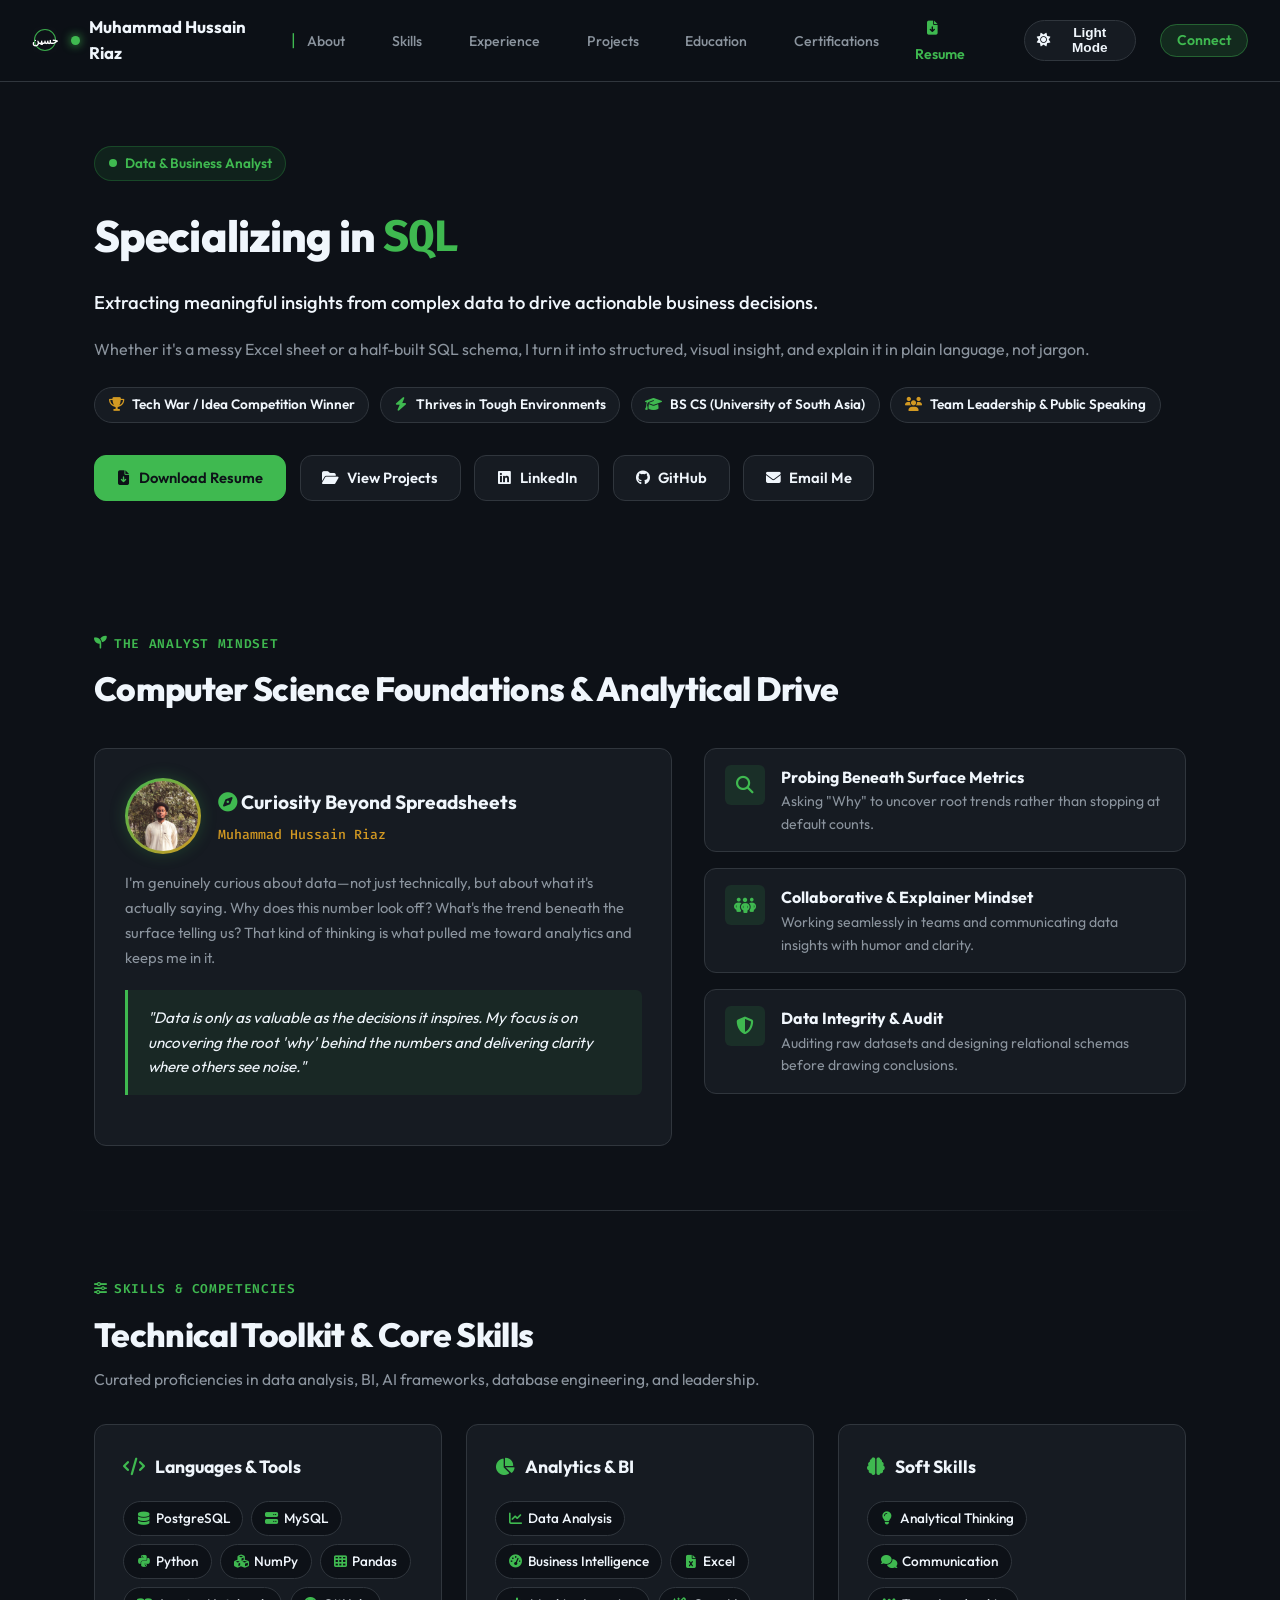
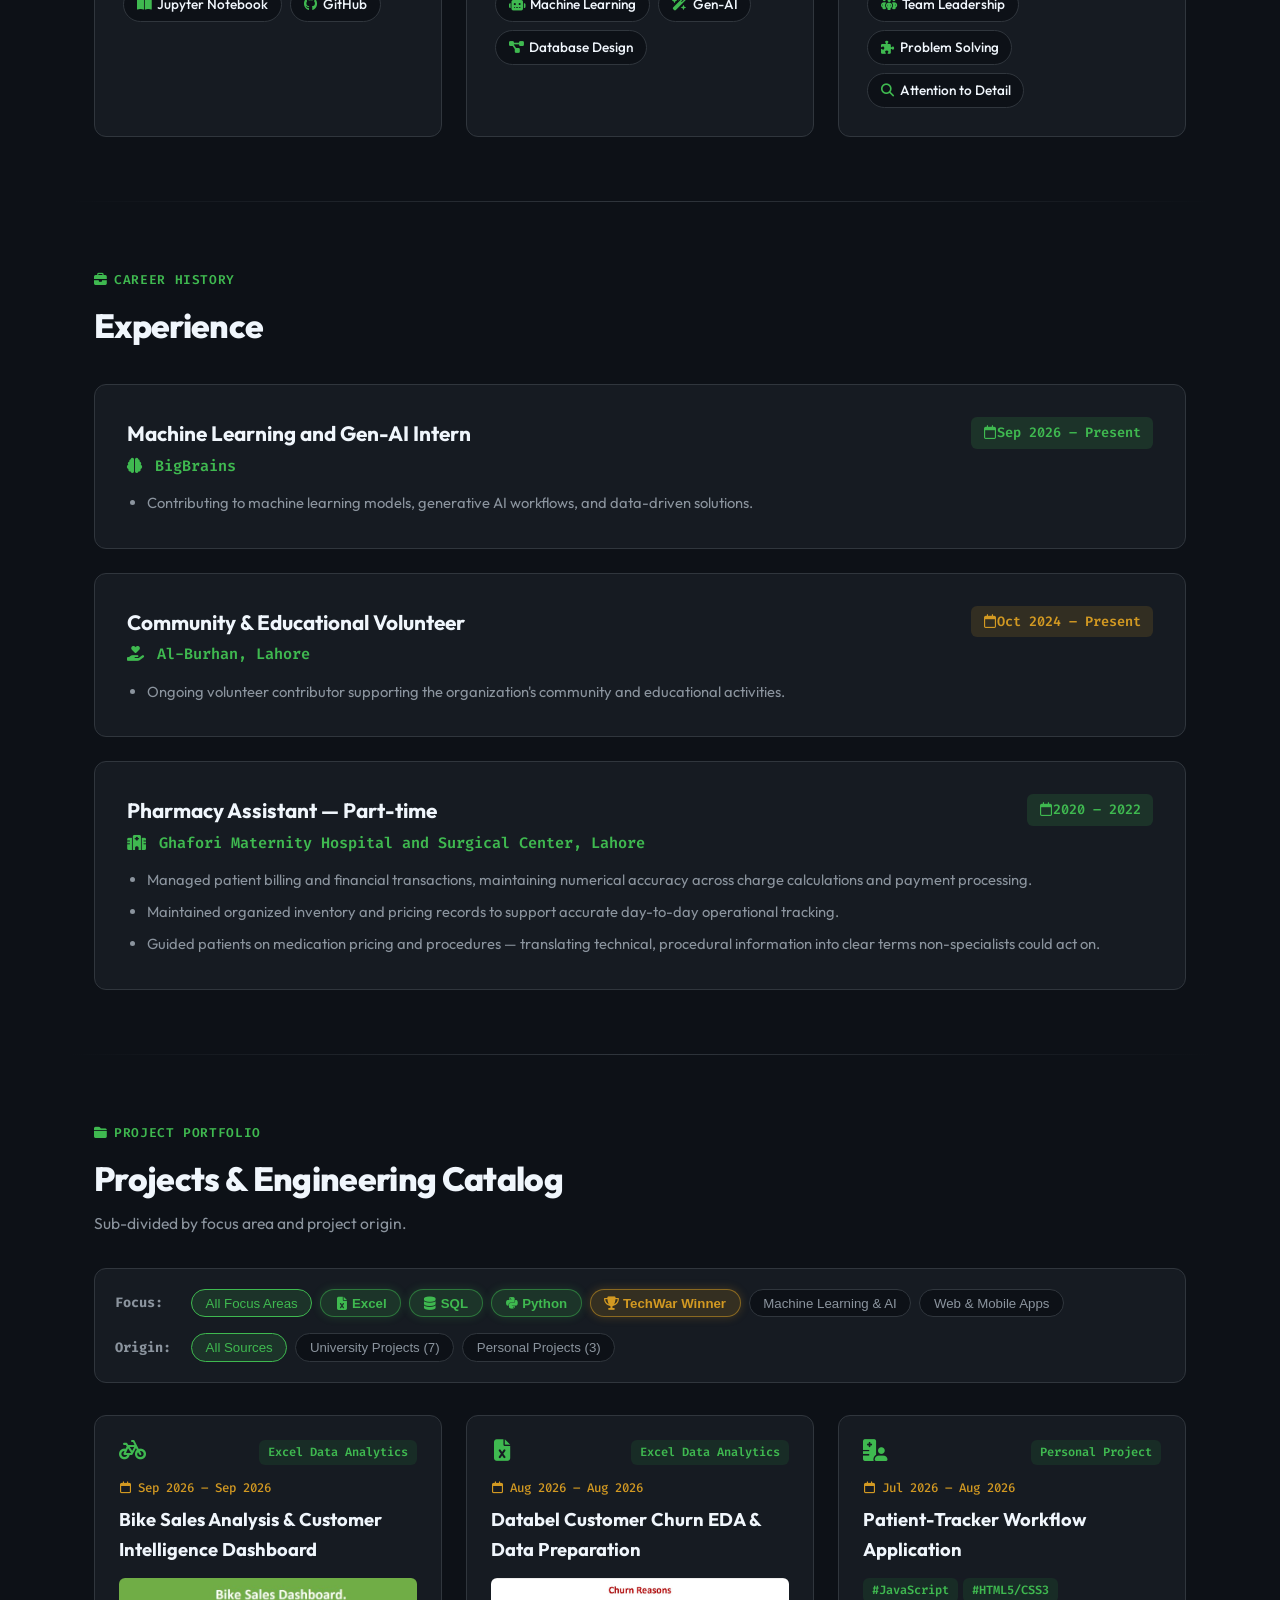
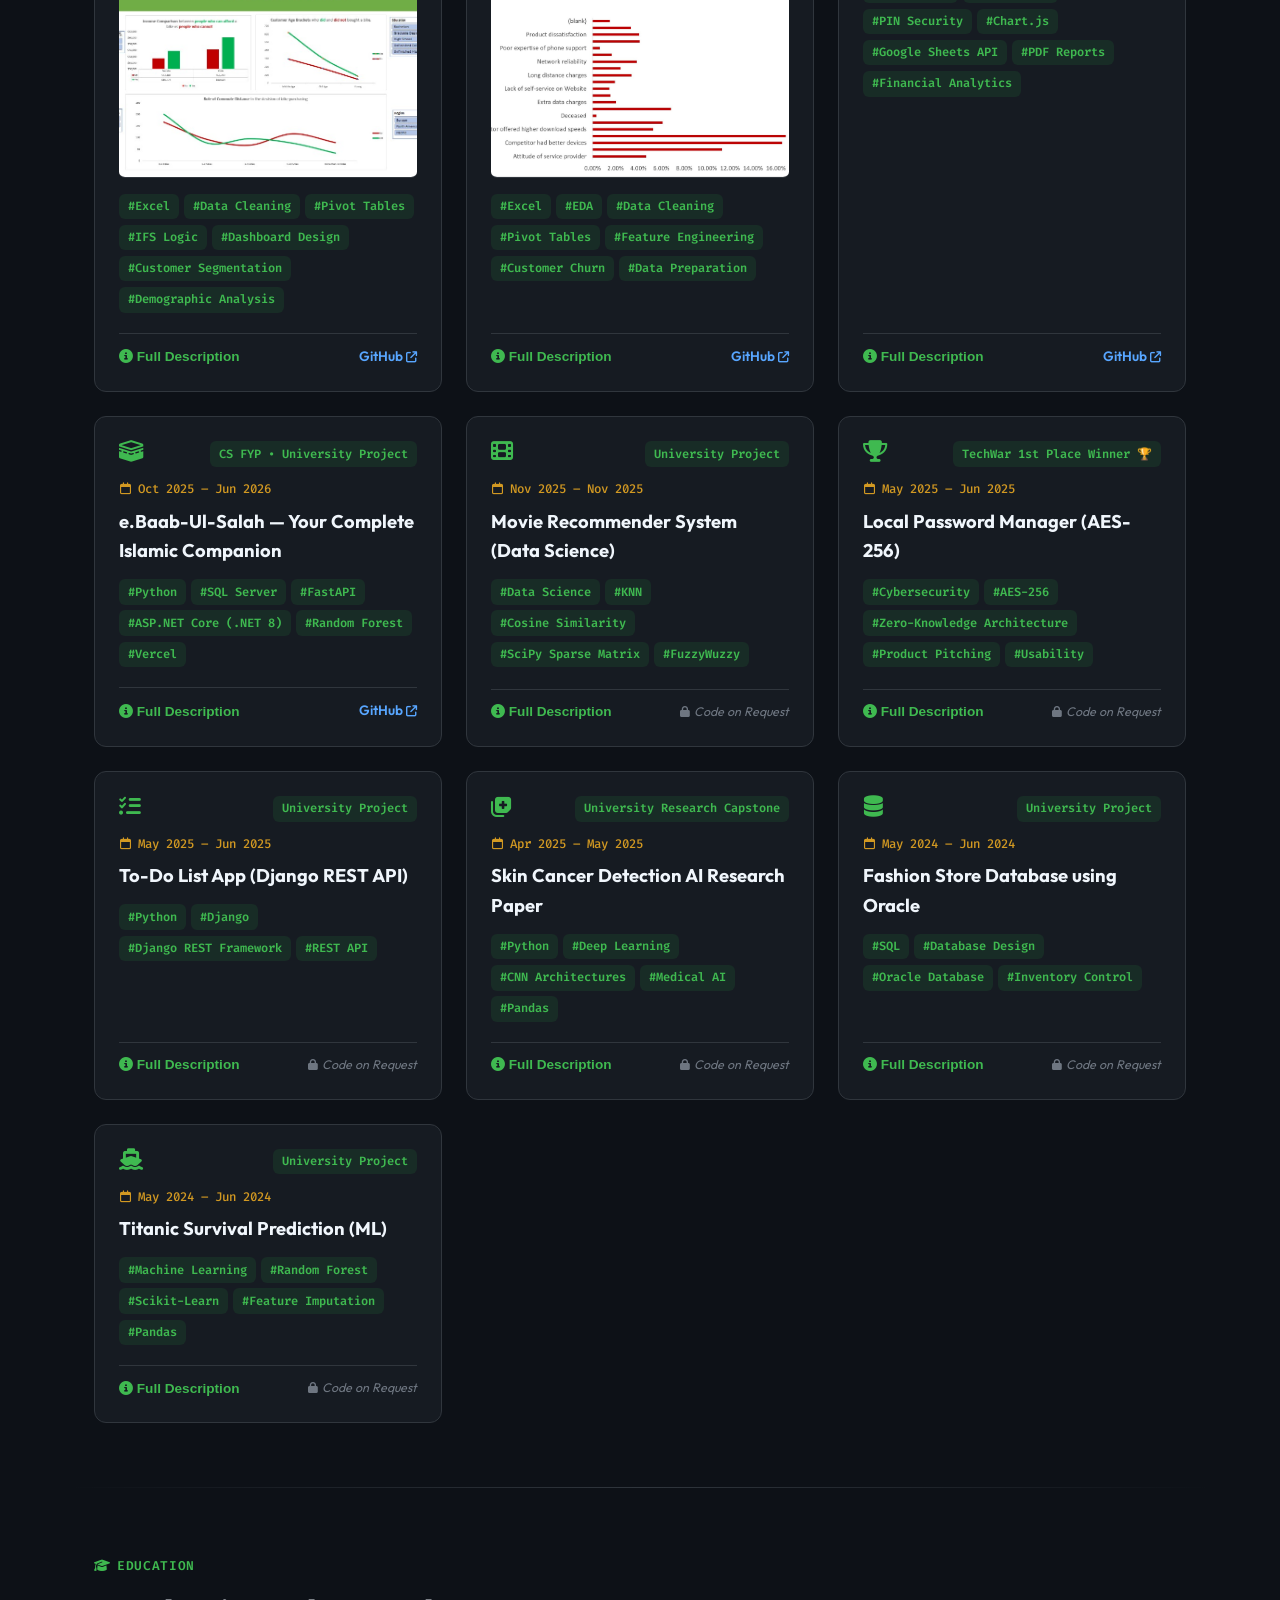
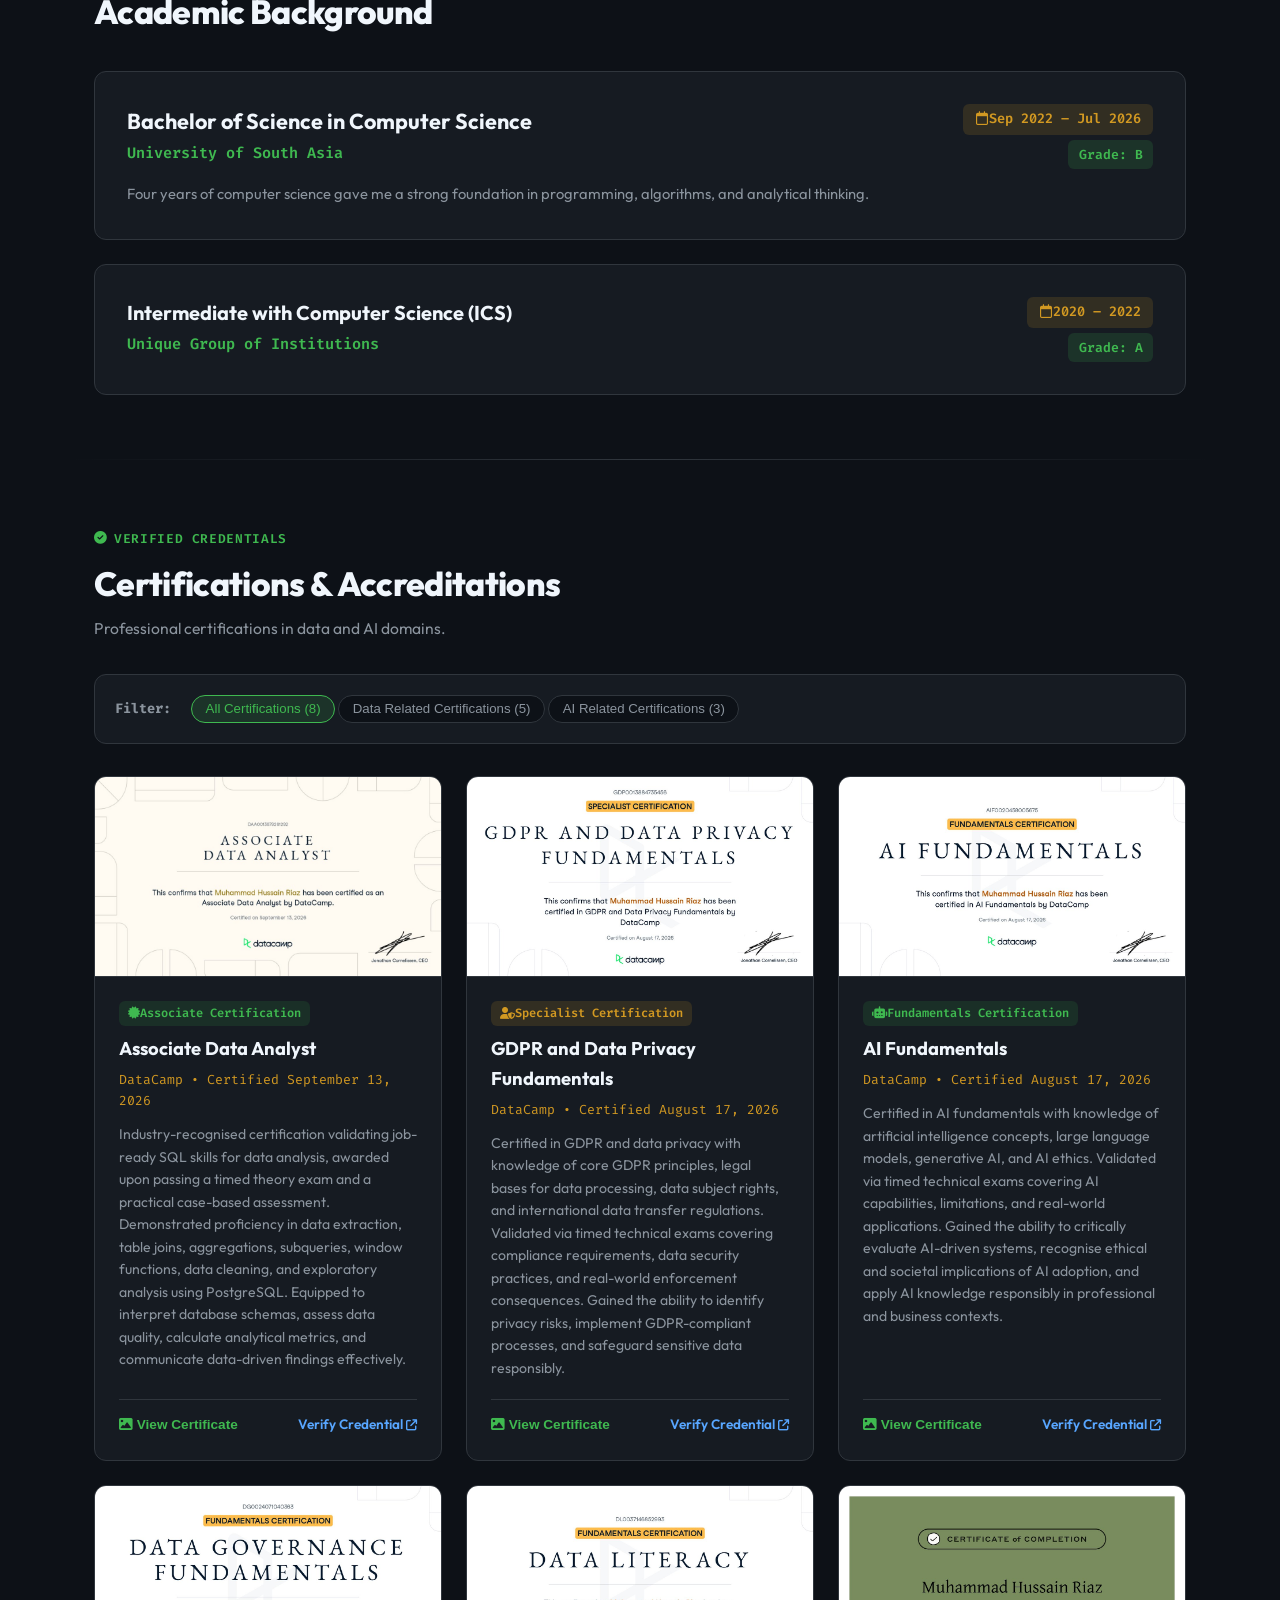
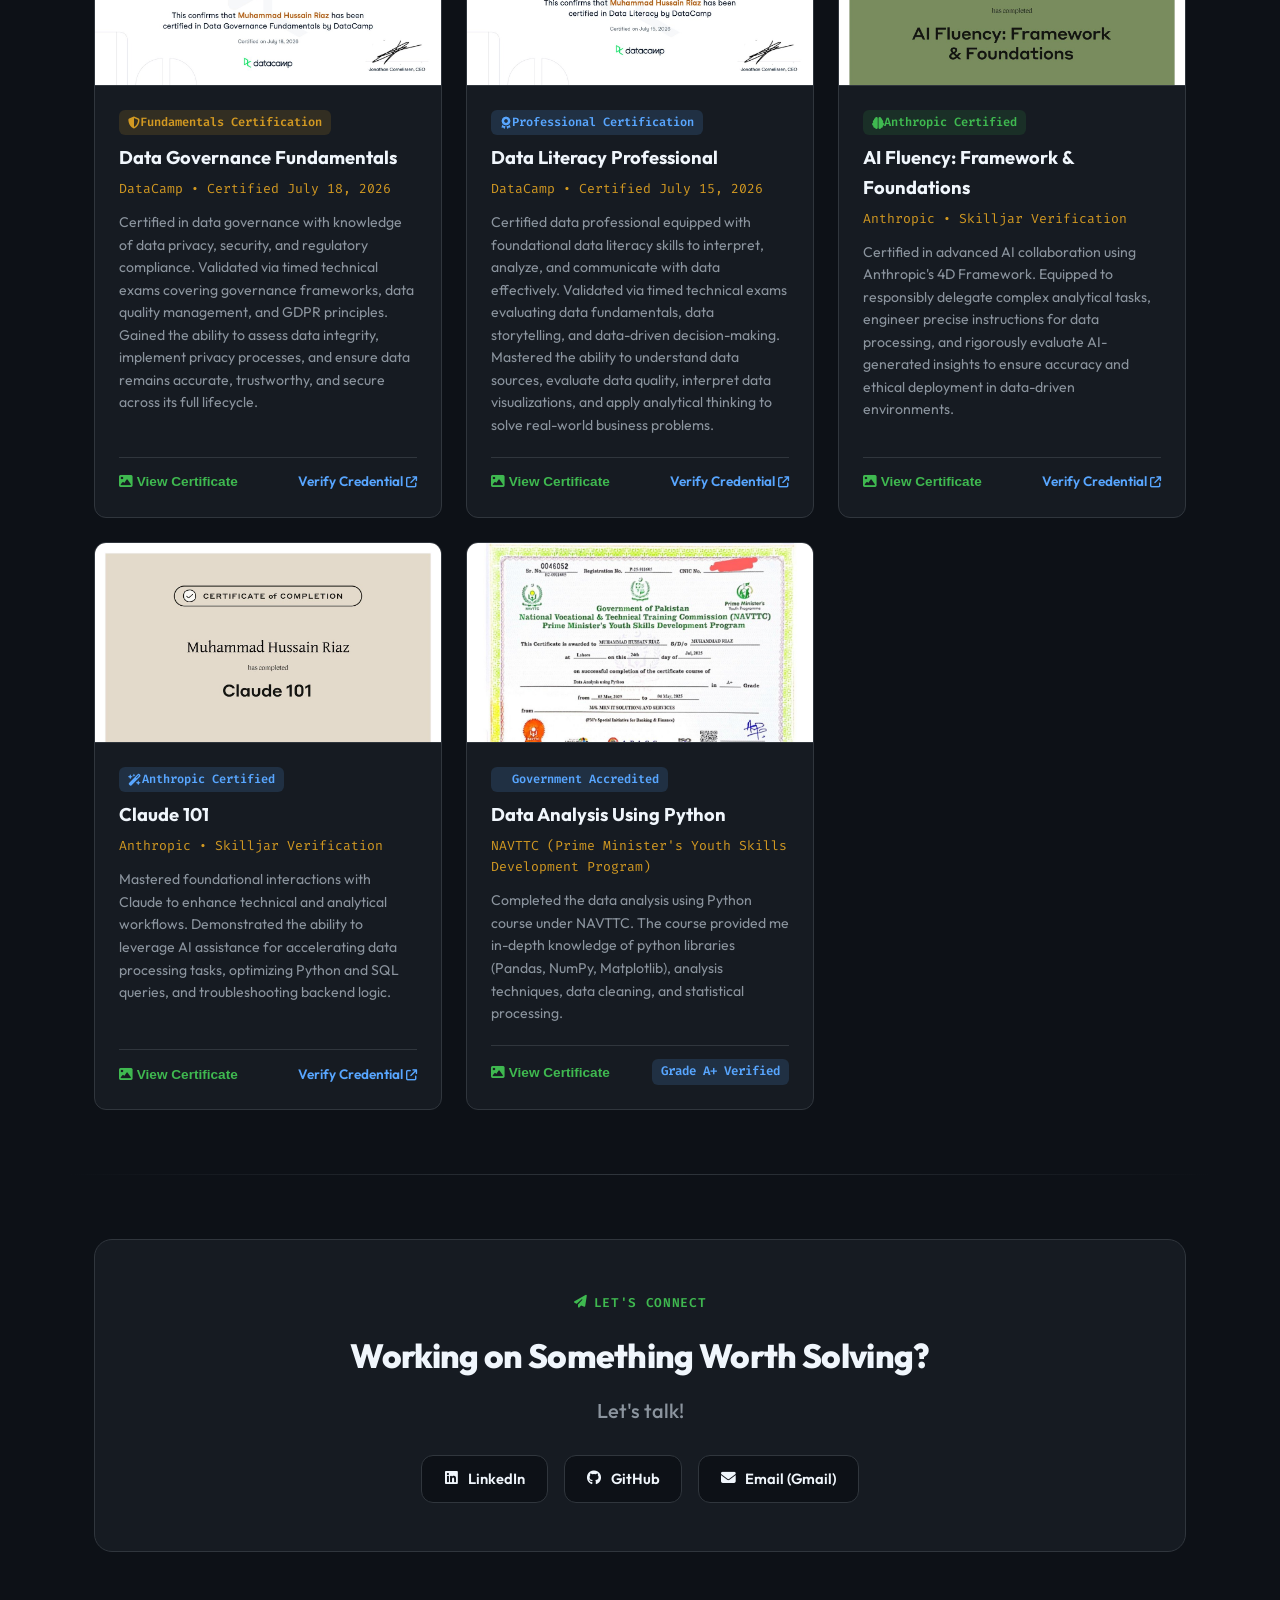
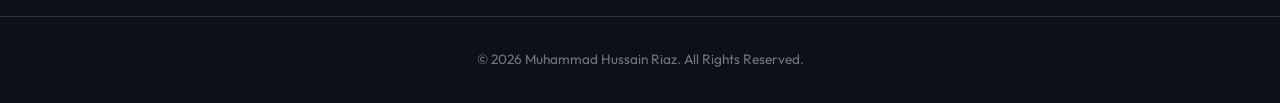
==== commit 34186314: "feat(projects): add Bike Sales Analysis & Customer Intelligence Dashboard" ====
--- a/index.html
+++ b/index.html
@@ -340,8 +340,8 @@
         <span class="filter-label">Origin:</span>
         <div class="project-origin-chips">
           <button class="tag-btn active" data-origin="all">All Sources</button>
-          <button class="tag-btn" data-origin="university">University Projects (8)</button>
-          <button class="tag-btn" data-origin="personal">Personal Projects (1)</button>
+          <button class="tag-btn" data-origin="university">University Projects (7)</button>
+          <button class="tag-btn" data-origin="personal">Personal Projects (3)</button>
         </div>
       </div>
     </div>
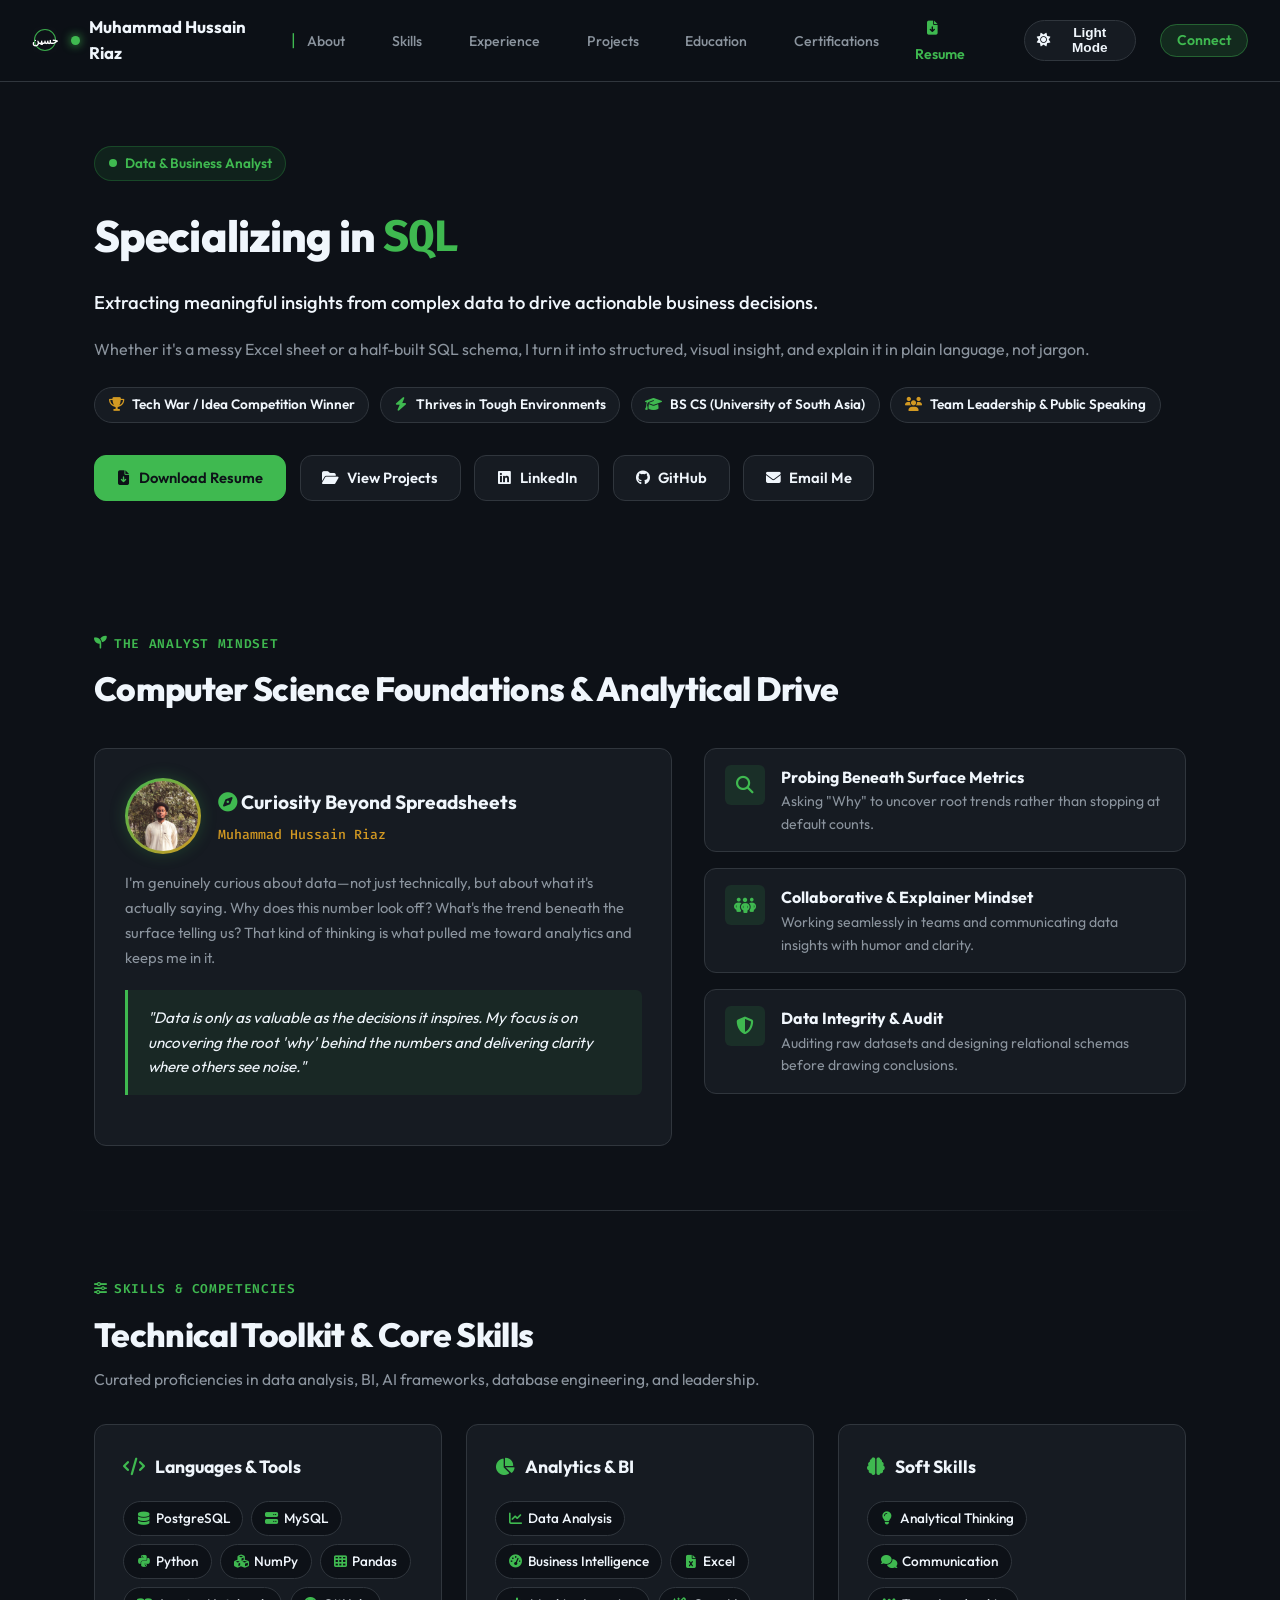
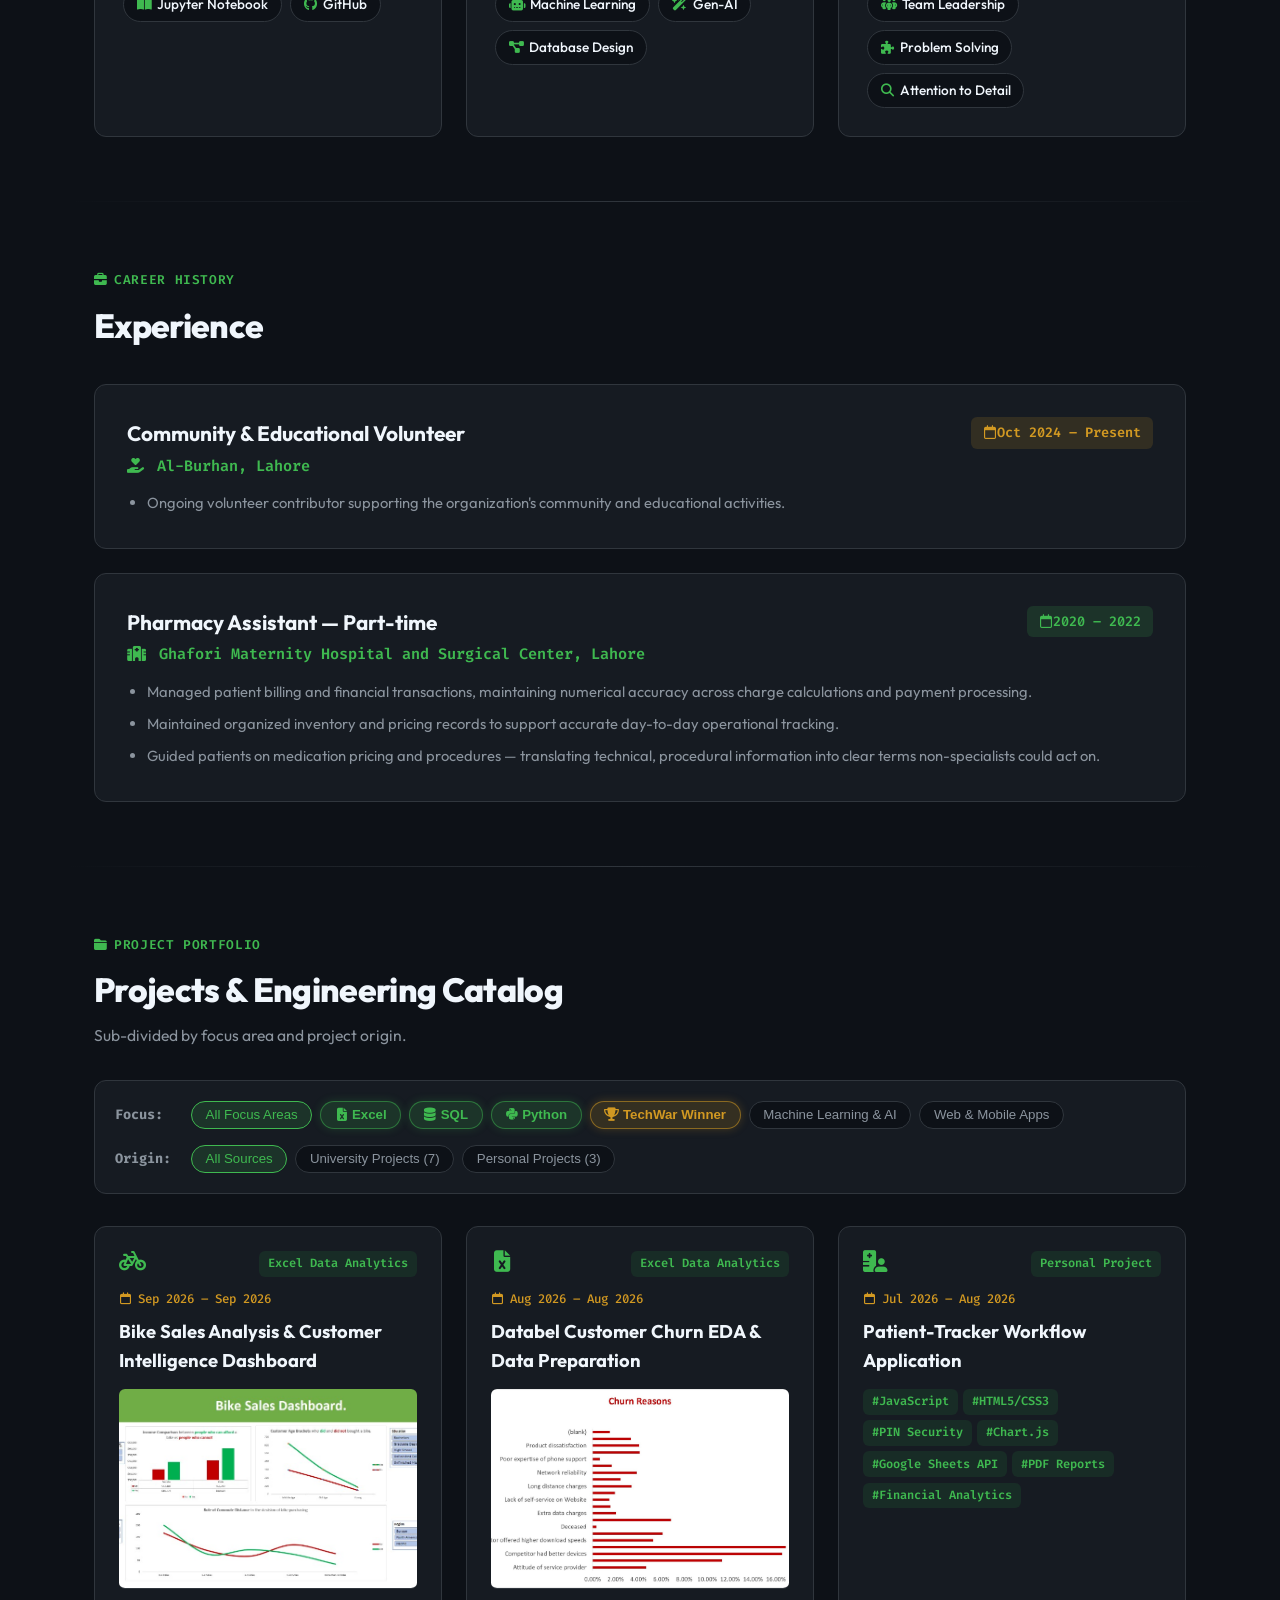
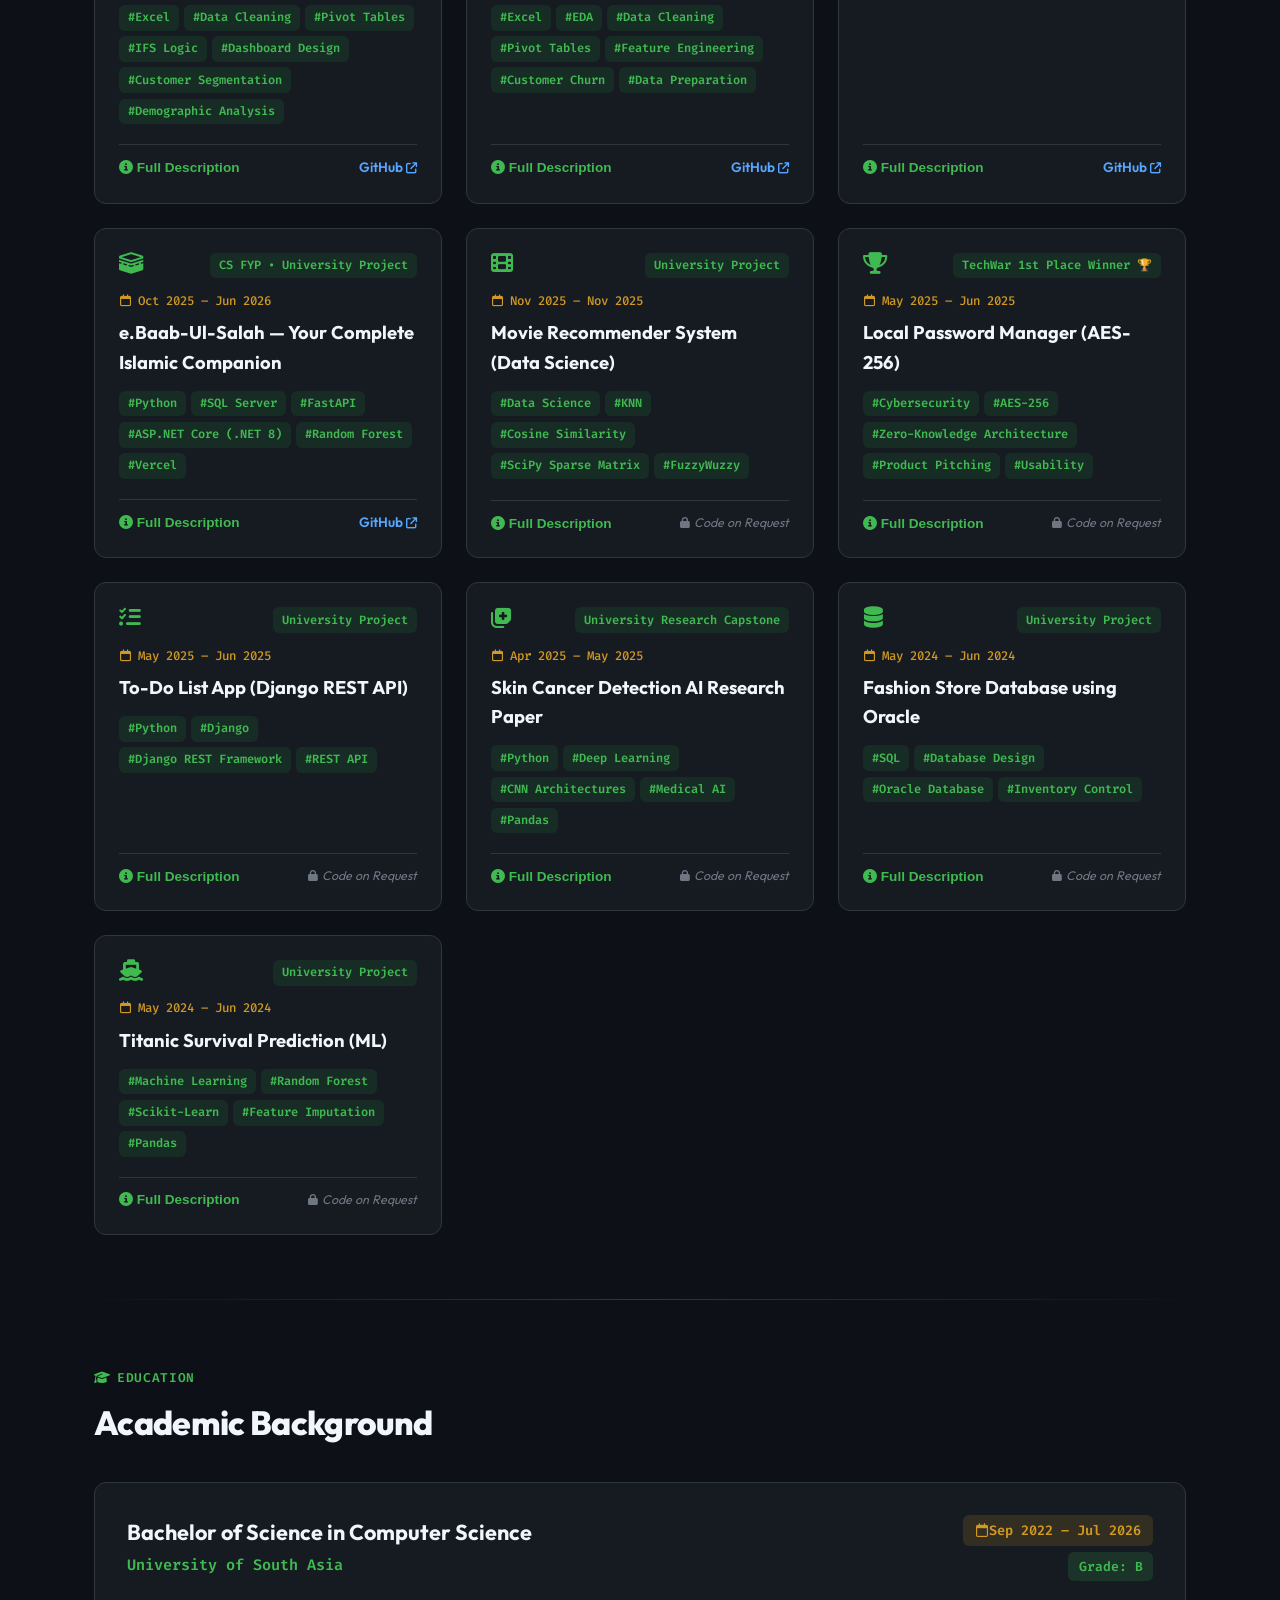
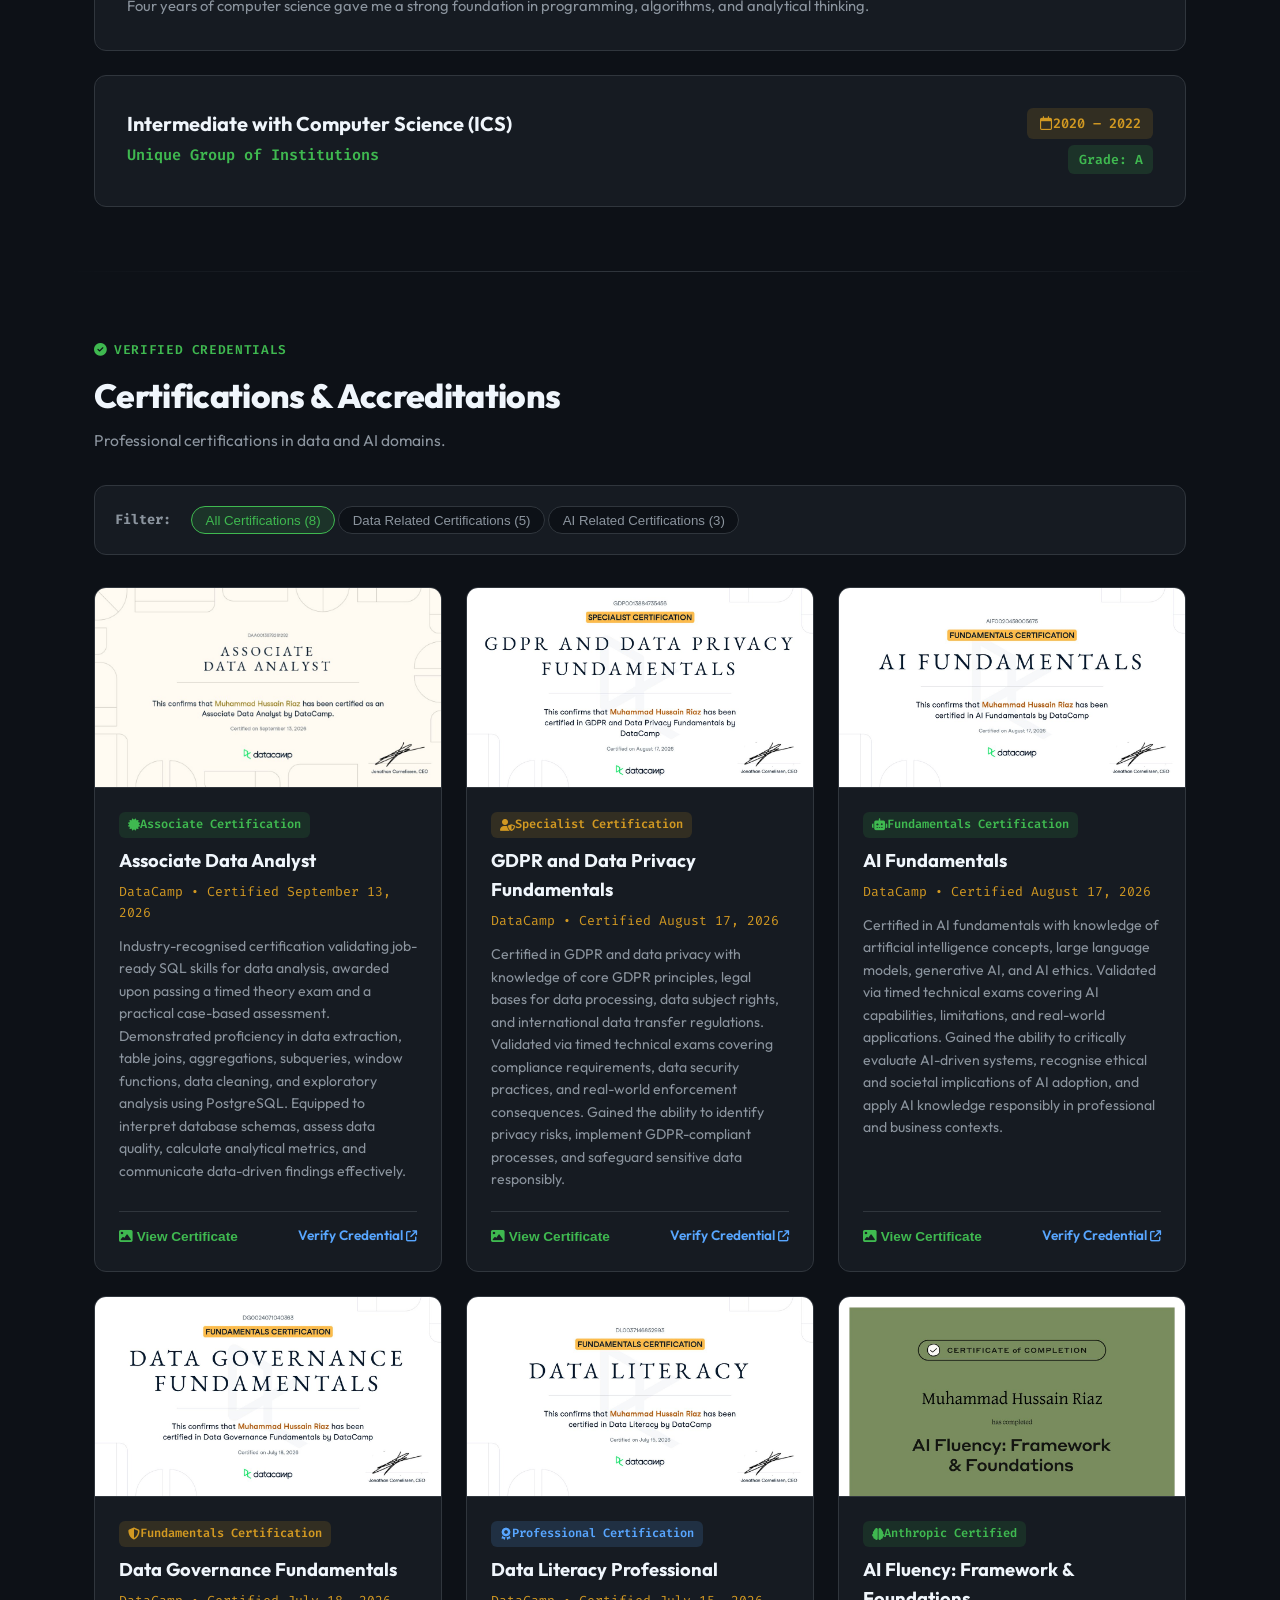
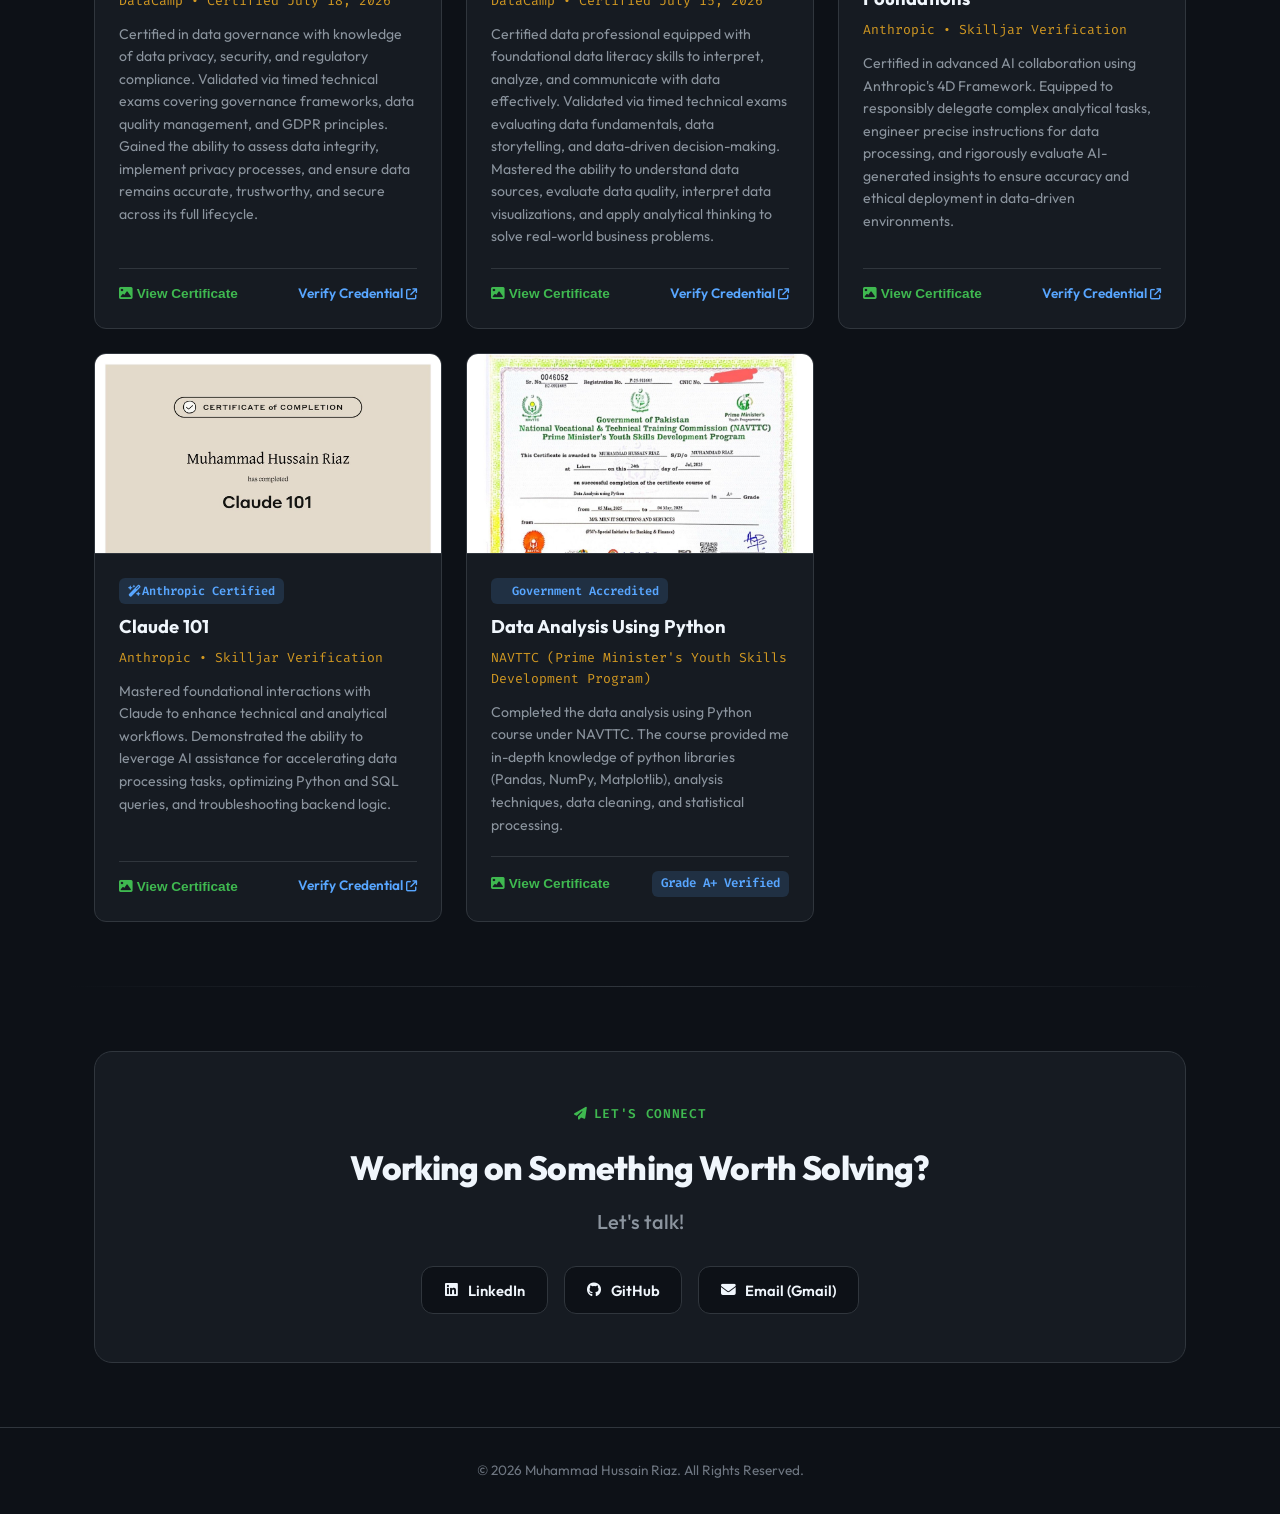
==== commit 2f8352db: "chore: remove BigBrains internship section from experience and resume" ====
--- a/index.html
+++ b/index.html
@@ -251,25 +251,7 @@
     </div>
 
     <div style="display: flex; flex-direction: column; gap: 1.5rem;">
-      <!-- Experience 1: Machine Learning and Gen-AI Intern (Sep 2026 – Present) -->
-      <div class="education-card">
-        <div style="display: flex; justify-content: space-between; align-items: flex-start; flex-wrap: wrap; gap: 0.75rem; margin-bottom: 0.75rem;">
-          <div>
-            <h3 style="font-size: 1.3rem; font-weight: 700; color: var(--text-main);">Machine Learning and Gen-AI Intern</h3>
-            <p style="color: var(--accent-teal); font-family: var(--font-code); font-weight: 600; font-size: 0.95rem; margin-top: 0.2rem;">
-              <i class="fa-solid fa-brain" style="margin-right: 0.25rem;"></i> BigBrains
-            </p>
-          </div>
-          <span class="badge-tag" style="background: rgba(63, 185, 80, 0.15); color: var(--accent-teal); font-size: 0.85rem; padding: 0.3rem 0.75rem;">
-            <i class="fa-regular fa-calendar"></i> Sep 2026 – Present
-          </span>
-        </div>
-        <ul style="color: var(--text-muted); font-size: 0.92rem; line-height: 1.75; margin-left: 1.25rem; display: flex; flex-direction: column; gap: 0.4rem;">
-          <li>Contributing to machine learning models, generative AI workflows, and data-driven solutions.</li>
-        </ul>
-      </div>
-
-      <!-- Experience 2: Volunteer (Oct 2024 – Present) -->
+      <!-- Experience 1: Volunteer (Oct 2024 – Present) -->
       <div class="education-card">
         <div style="display: flex; justify-content: space-between; align-items: flex-start; flex-wrap: wrap; gap: 0.75rem; margin-bottom: 0.75rem;">
           <div>
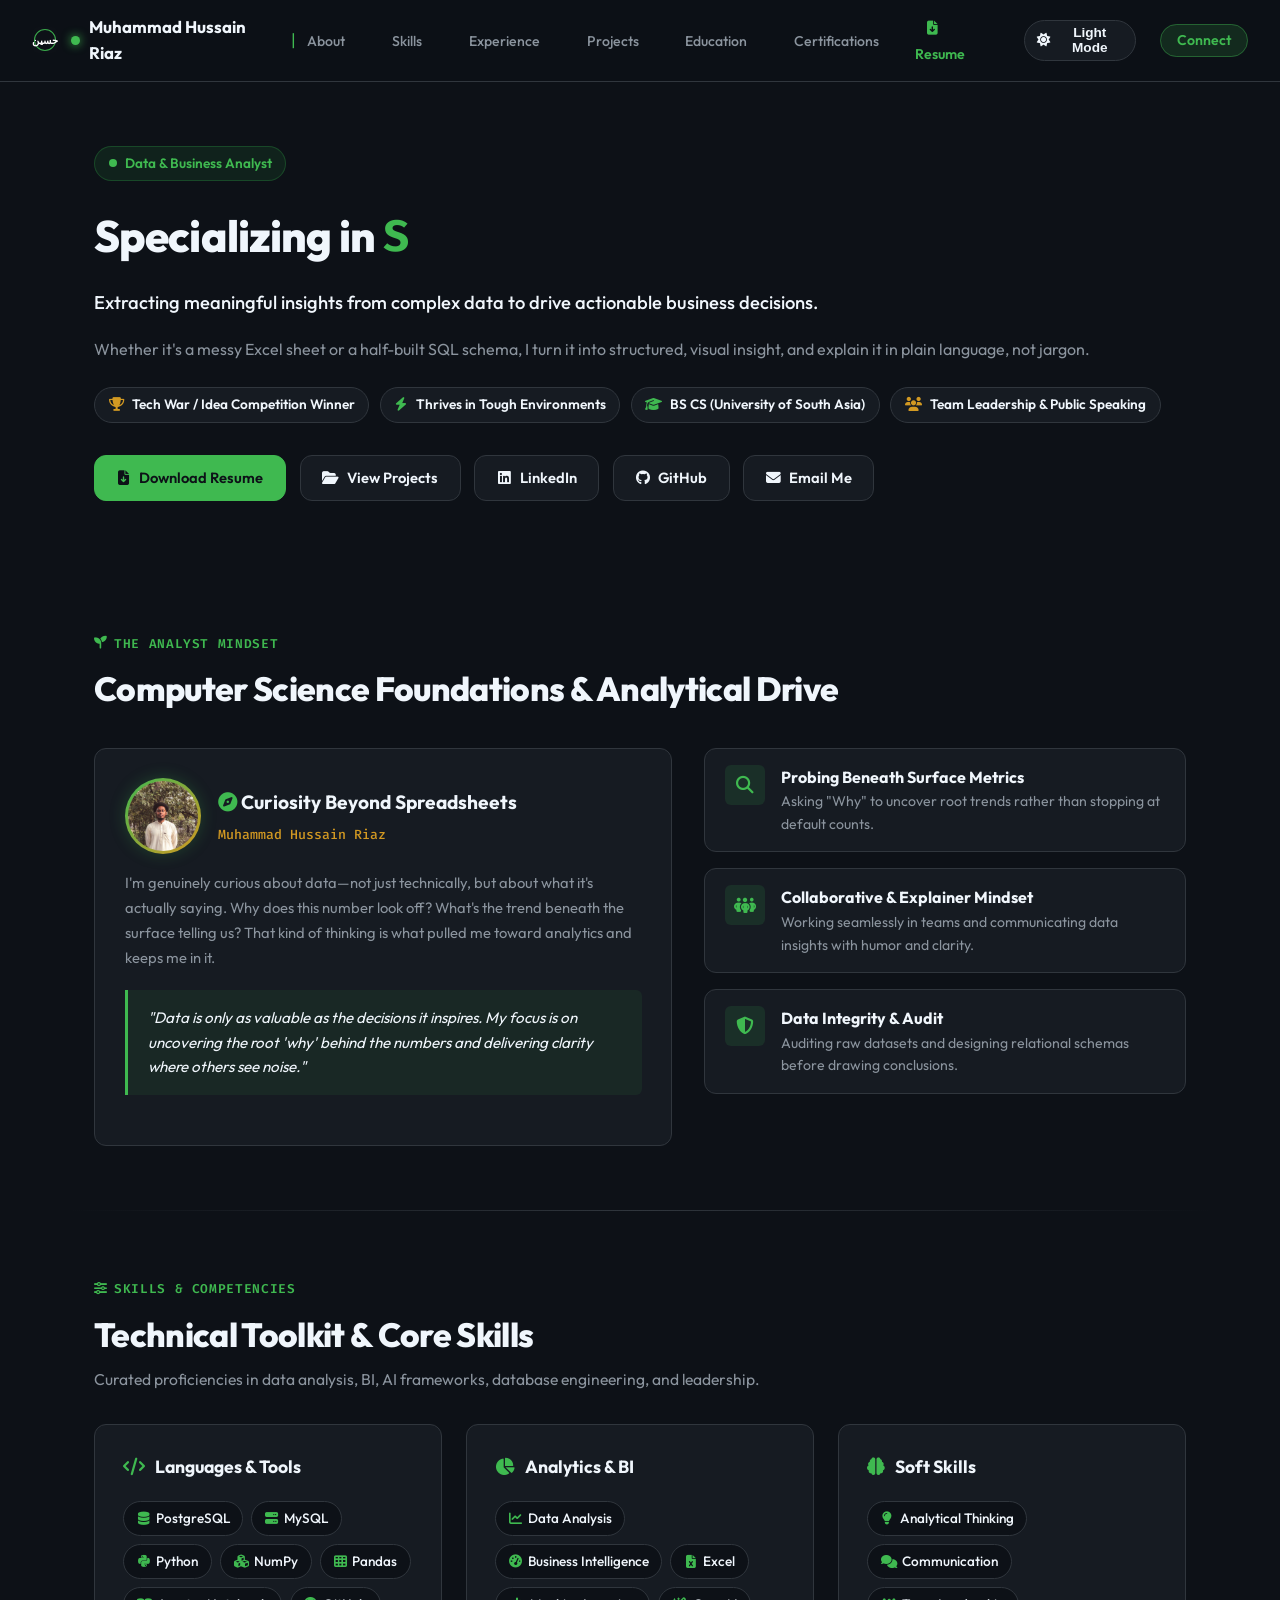
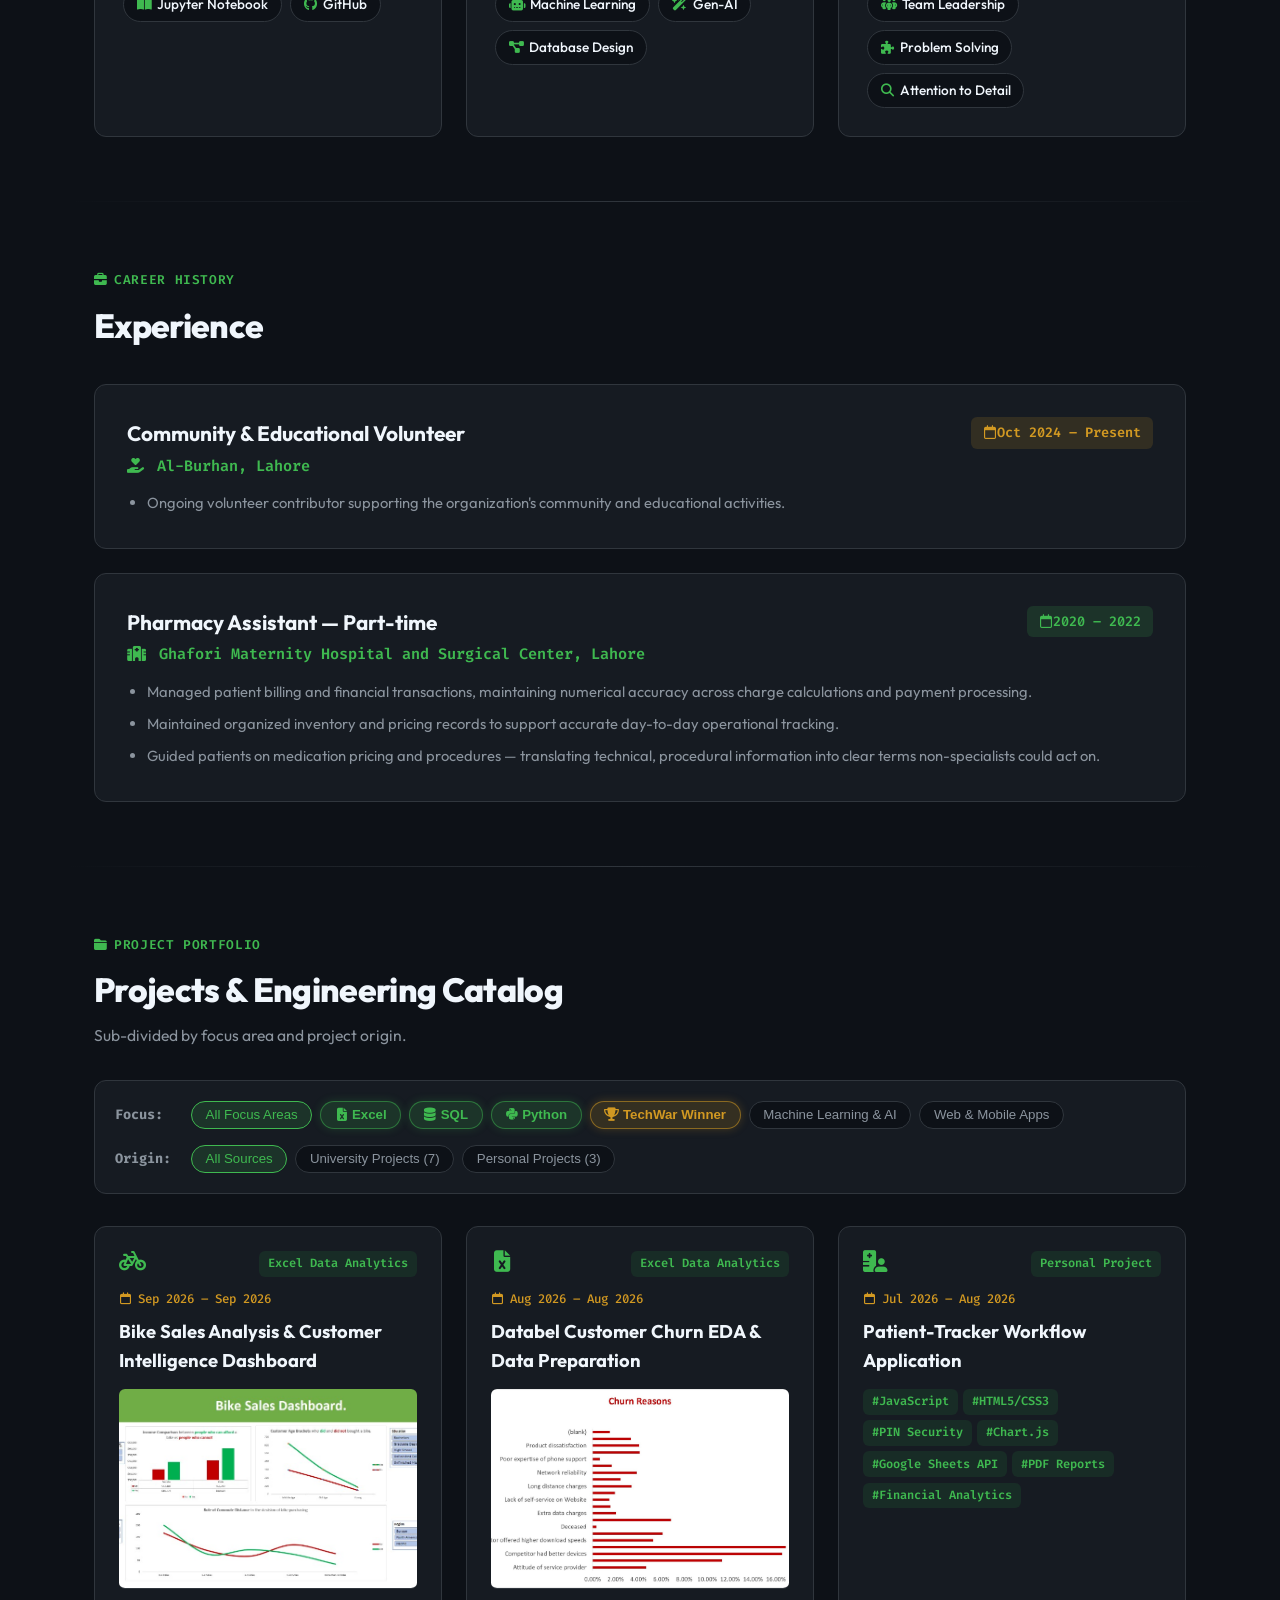
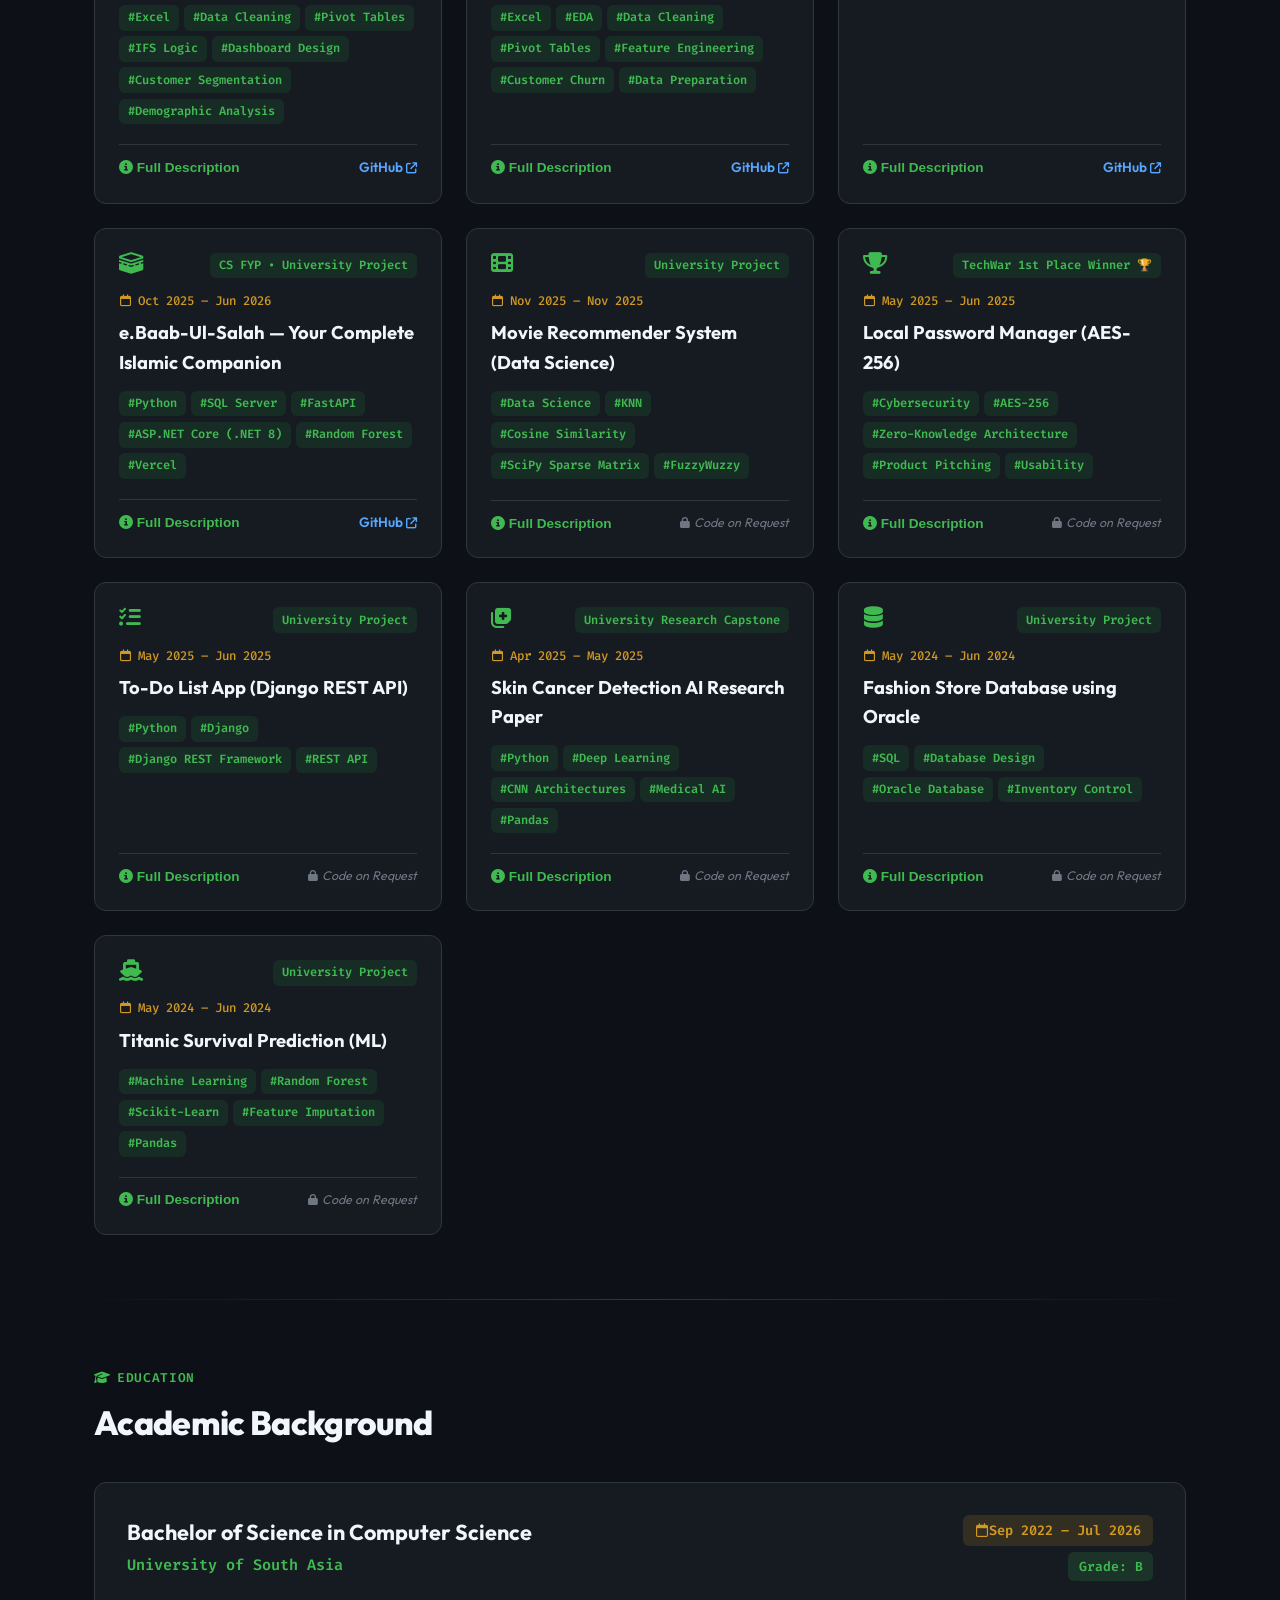
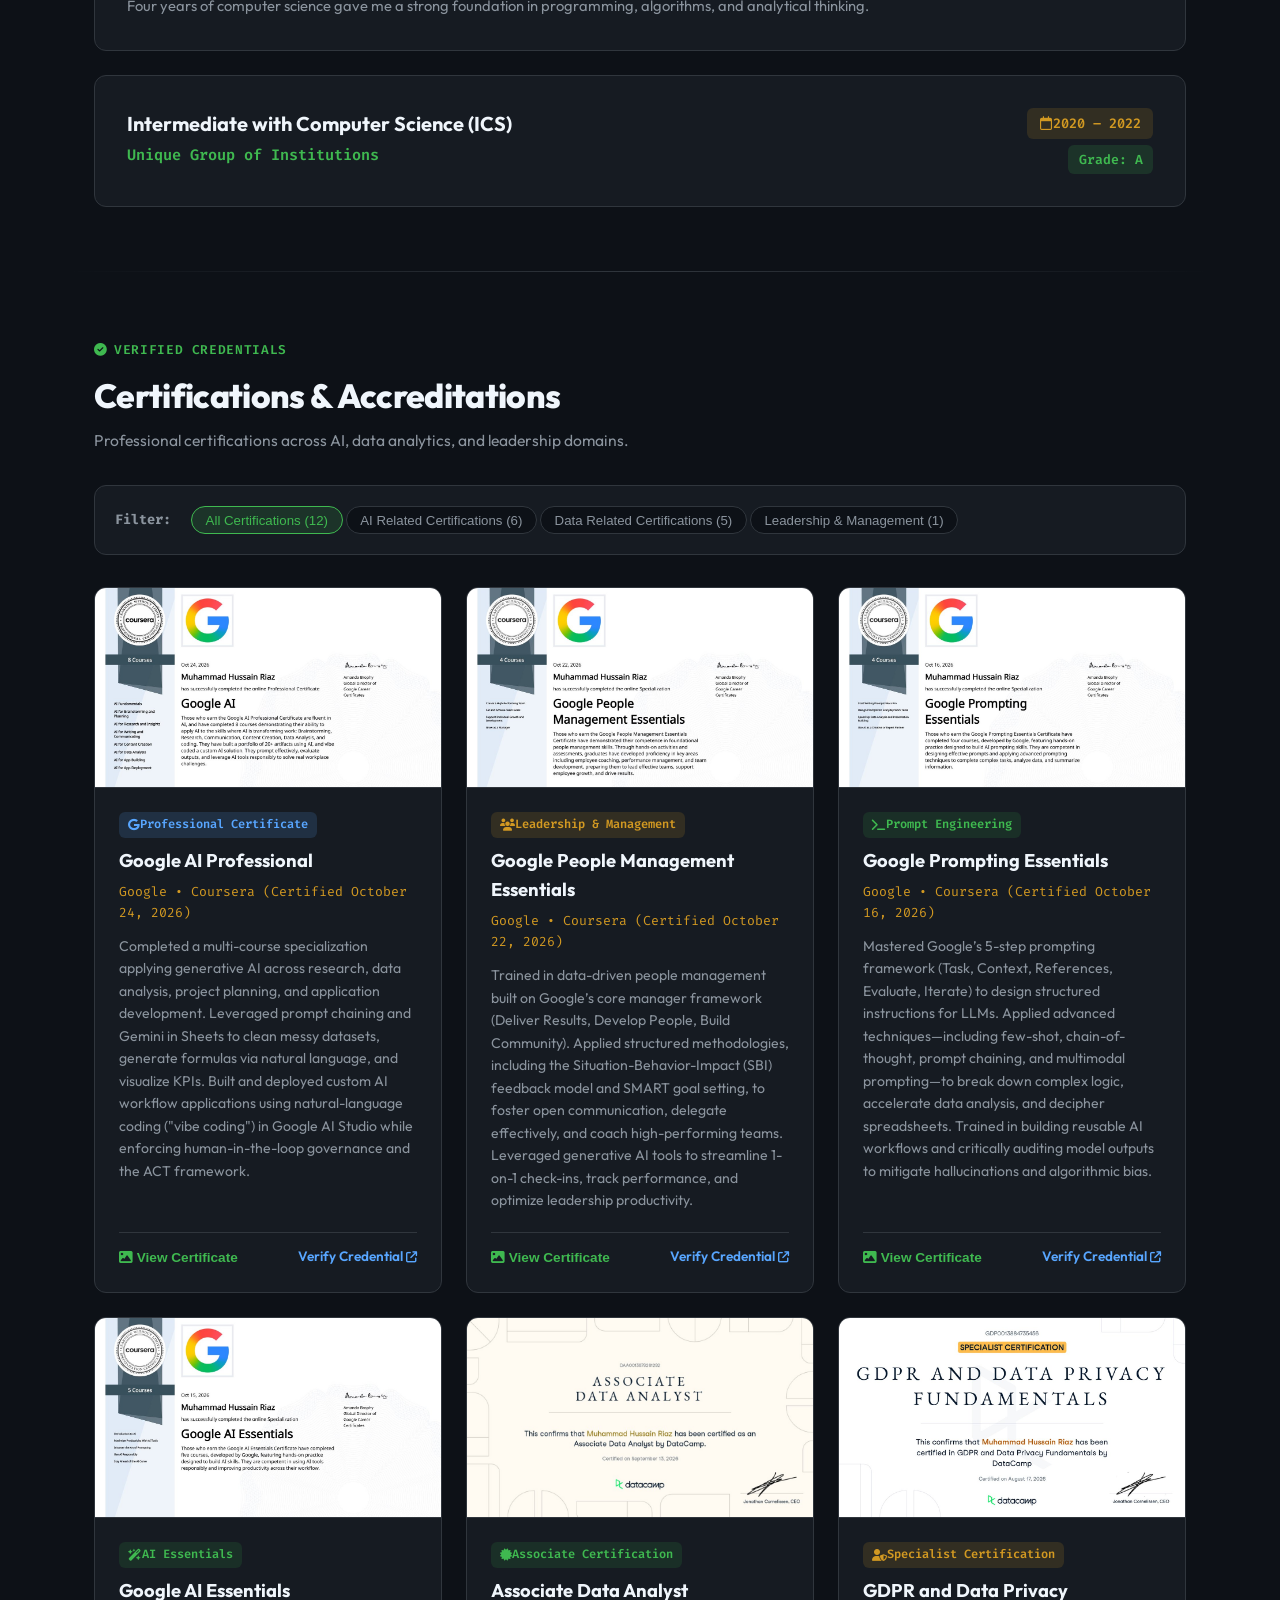
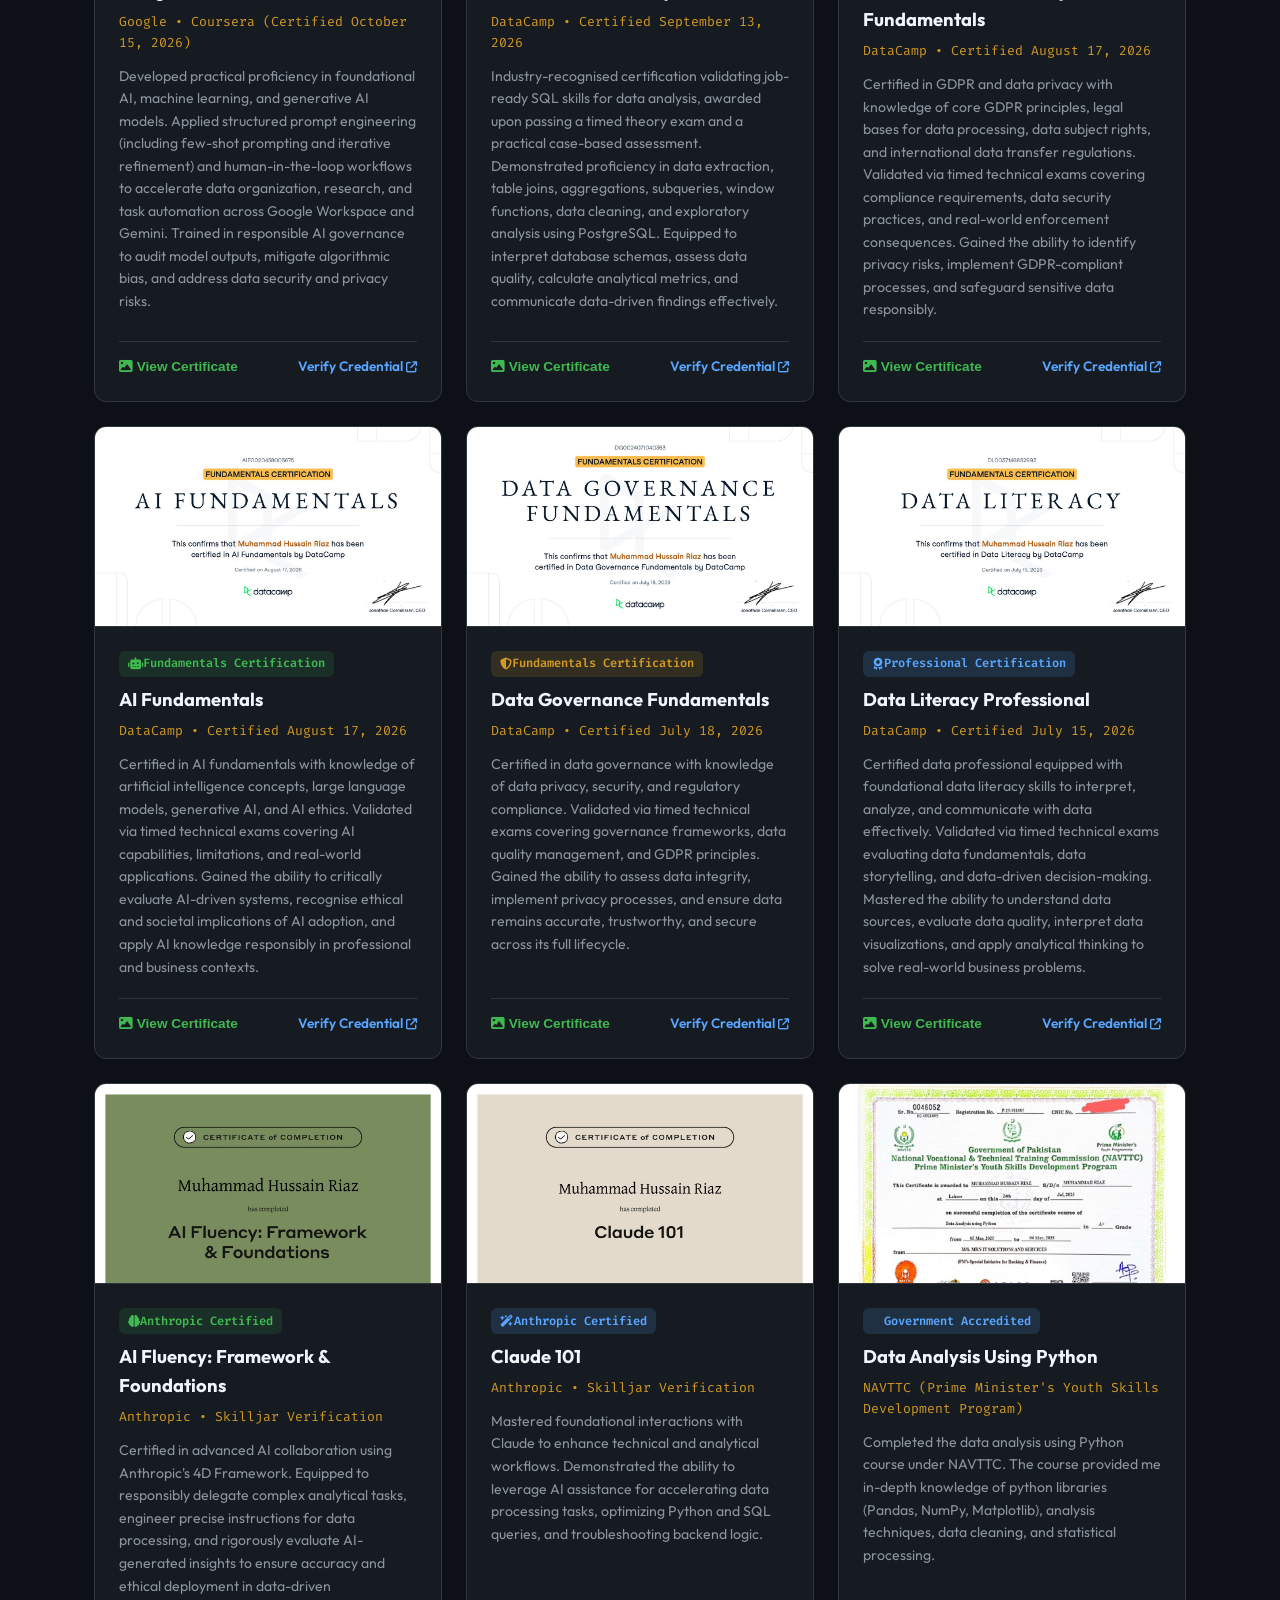
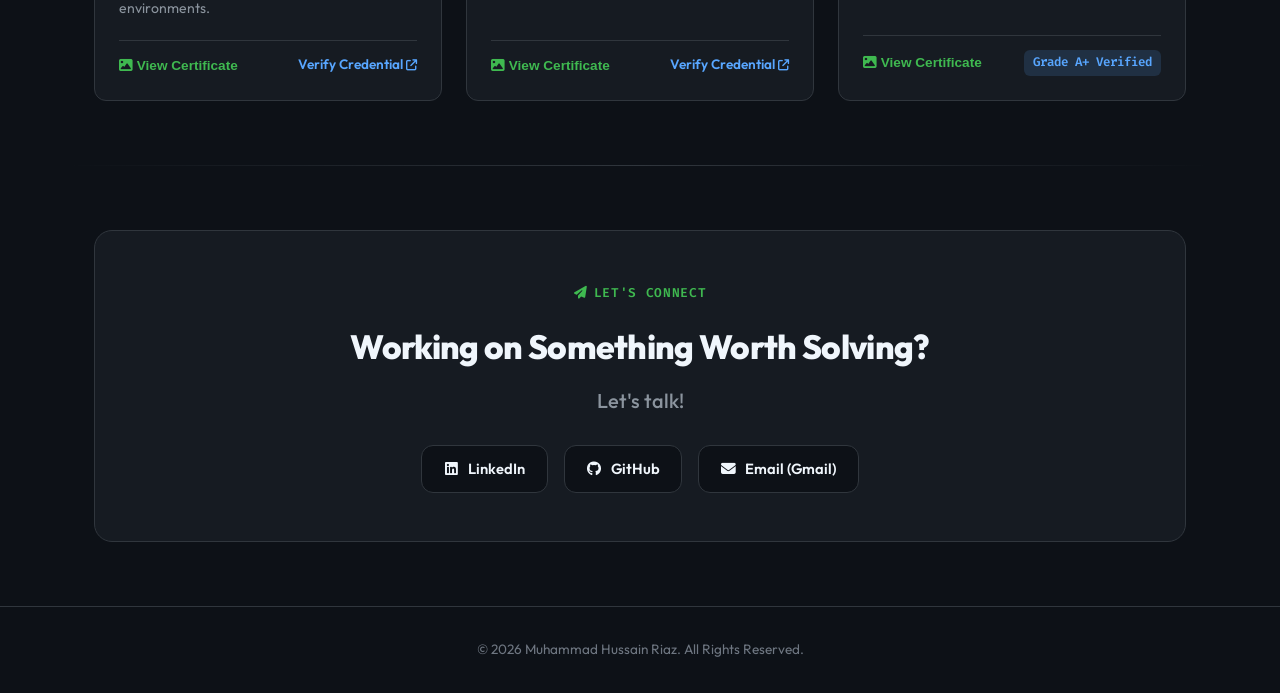
==== commit 87fc0d25: "feat(certifications): add Google AI and Leadership certifications and filter" ====
--- a/index.html
+++ b/index.html
@@ -400,7 +400,7 @@
     </div>
     <div class="section-header">
       <h2 class="section-title">Certifications & Accreditations</h2>
-      <p class="section-subtitle">Professional certifications in data and AI domains.</p>
+      <p class="section-subtitle">Professional certifications across AI, data analytics, and leadership domains.</p>
     </div>
 
     <!-- Certifications Category Filter Chips -->
@@ -408,14 +408,151 @@
       <div class="filter-row">
         <span class="filter-label">Filter:</span>
         <div class="cert-category-chips">
-          <button class="tag-btn active" data-cert-cat="all">All Certifications (8)</button>
+          <button class="tag-btn active" data-cert-cat="all">All Certifications (12)</button>
+          <button class="tag-btn" data-cert-cat="ai">AI Related Certifications (6)</button>
           <button class="tag-btn" data-cert-cat="data">Data Related Certifications (5)</button>
-          <button class="tag-btn" data-cert-cat="ai">AI Related Certifications (3)</button>
+          <button class="tag-btn" data-cert-cat="leadership">Leadership & Management (1)</button>
         </div>
       </div>
     </div>
 
     <div class="certifications-grid">
+      <!-- Cert: Google AI Professional (October 24, 2026) -->
+      <div class="cert-card" data-cert-category="ai">
+        <div class="cert-img-box" onclick="openCertImageModal('certs/google_ai_professional.jpg', 'Google AI Professional — Google')">
+          <img src="certs/google_ai_professional.jpg" alt="Google AI Professional Certificate" loading="lazy" decoding="async">
+          <div class="cert-img-overlay">
+            <i class="fa-solid fa-expand" style="margin-right: 0.4rem;"></i> Expand Certificate
+          </div>
+        </div>
+        <div class="cert-body">
+          <div>
+            <div style="display: flex; justify-content: space-between; align-items: flex-start; margin-bottom: 0.5rem;">
+              <span class="badge-tag" style="background: rgba(88, 166, 255, 0.15); color: var(--accent-blue);">
+                <i class="fa-brands fa-google"></i> Professional Certificate
+              </span>
+            </div>
+            <h3 style="font-size: 1.15rem; font-weight: 700; margin-bottom: 0.35rem;">Google AI Professional</h3>
+            <p style="color: var(--accent-gold); font-family: var(--font-code); font-size: 0.82rem; margin-bottom: 0.75rem;">
+              Google • Coursera (Certified October 24, 2026)
+            </p>
+            <p style="color: var(--text-muted); font-size: 0.88rem; line-height: 1.6; margin-bottom: 1.25rem;">
+              Completed a multi-course specialization applying generative AI across research, data analysis, project planning, and application development. Leveraged prompt chaining and Gemini in Sheets to clean messy datasets, generate formulas via natural language, and visualize KPIs. Built and deployed custom AI workflow applications using natural-language coding (&quot;vibe coding&quot;) in Google AI Studio while enforcing human-in-the-loop governance and the ACT framework.
+            </p>
+          </div>
+          <div style="border-top: 1px solid var(--border-color); padding-top: 0.85rem; display: flex; justify-content: space-between; align-items: center;">
+            <button onclick="openCertImageModal('certs/google_ai_professional.jpg', 'Google AI Professional — Google')" style="background: transparent; border: none; color: var(--accent-teal); font-weight: 600; font-size: 0.85rem; cursor: pointer;">
+              <i class="fa-solid fa-image"></i> View Certificate
+            </button>
+            <a href="https://www.coursera.org/account/accomplishments/specialization/OI3SCDD8BQ7D" target="_blank" style="font-weight: 600; font-size: 0.85rem;">
+              Verify Credential <i class="fa-solid fa-arrow-up-right-from-square" style="font-size: 0.7rem;"></i>
+            </a>
+          </div>
+        </div>
+      </div>
+
+      <!-- Cert: Google People Management Essentials (October 22, 2026) -->
+      <div class="cert-card" data-cert-category="leadership">
+        <div class="cert-img-box" onclick="openCertImageModal('certs/google_people_management_essentials.jpg', 'Google People Management Essentials — Google')">
+          <img src="certs/google_people_management_essentials.jpg" alt="Google People Management Essentials Certificate" loading="lazy" decoding="async">
+          <div class="cert-img-overlay">
+            <i class="fa-solid fa-expand" style="margin-right: 0.4rem;"></i> Expand Certificate
+          </div>
+        </div>
+        <div class="cert-body">
+          <div>
+            <div style="display: flex; justify-content: space-between; align-items: flex-start; margin-bottom: 0.5rem;">
+              <span class="badge-tag" style="background: rgba(210, 153, 34, 0.15); color: var(--accent-gold);">
+                <i class="fa-solid fa-users"></i> Leadership & Management
+              </span>
+            </div>
+            <h3 style="font-size: 1.15rem; font-weight: 700; margin-bottom: 0.35rem;">Google People Management Essentials</h3>
+            <p style="color: var(--accent-gold); font-family: var(--font-code); font-size: 0.82rem; margin-bottom: 0.75rem;">
+              Google • Coursera (Certified October 22, 2026)
+            </p>
+            <p style="color: var(--text-muted); font-size: 0.88rem; line-height: 1.6; margin-bottom: 1.25rem;">
+              Trained in data-driven people management built on Google’s core manager framework (Deliver Results, Develop People, Build Community). Applied structured methodologies, including the Situation-Behavior-Impact (SBI) feedback model and SMART goal setting, to foster open communication, delegate effectively, and coach high-performing teams. Leveraged generative AI tools to streamline 1-on-1 check-ins, track performance, and optimize leadership productivity.
+            </p>
+          </div>
+          <div style="border-top: 1px solid var(--border-color); padding-top: 0.85rem; display: flex; justify-content: space-between; align-items: center;">
+            <button onclick="openCertImageModal('certs/google_people_management_essentials.jpg', 'Google People Management Essentials — Google')" style="background: transparent; border: none; color: var(--accent-teal); font-weight: 600; font-size: 0.85rem; cursor: pointer;">
+              <i class="fa-solid fa-image"></i> View Certificate
+            </button>
+            <a href="https://www.coursera.org/account/accomplishments/specialization/EBZN9EPK9137" target="_blank" style="font-weight: 600; font-size: 0.85rem;">
+              Verify Credential <i class="fa-solid fa-arrow-up-right-from-square" style="font-size: 0.7rem;"></i>
+            </a>
+          </div>
+        </div>
+      </div>
+
+      <!-- Cert: Google Prompting Essentials (October 16, 2026) -->
+      <div class="cert-card" data-cert-category="ai">
+        <div class="cert-img-box" onclick="openCertImageModal('certs/google_prompting_essentials.jpg', 'Google Prompting Essentials — Google')">
+          <img src="certs/google_prompting_essentials.jpg" alt="Google Prompting Essentials Certificate" loading="lazy" decoding="async">
+          <div class="cert-img-overlay">
+            <i class="fa-solid fa-expand" style="margin-right: 0.4rem;"></i> Expand Certificate
+          </div>
+        </div>
+        <div class="cert-body">
+          <div>
+            <div style="display: flex; justify-content: space-between; align-items: flex-start; margin-bottom: 0.5rem;">
+              <span class="badge-tag" style="background: rgba(46, 160, 67, 0.15); color: var(--accent-teal);">
+                <i class="fa-solid fa-terminal"></i> Prompt Engineering
+              </span>
+            </div>
+            <h3 style="font-size: 1.15rem; font-weight: 700; margin-bottom: 0.35rem;">Google Prompting Essentials</h3>
+            <p style="color: var(--accent-gold); font-family: var(--font-code); font-size: 0.82rem; margin-bottom: 0.75rem;">
+              Google • Coursera (Certified October 16, 2026)
+            </p>
+            <p style="color: var(--text-muted); font-size: 0.88rem; line-height: 1.6; margin-bottom: 1.25rem;">
+              Mastered Google’s 5-step prompting framework (Task, Context, References, Evaluate, Iterate) to design structured instructions for LLMs. Applied advanced techniques—including few-shot, chain-of-thought, prompt chaining, and multimodal prompting—to break down complex logic, accelerate data analysis, and decipher spreadsheets. Trained in building reusable AI workflows and critically auditing model outputs to mitigate hallucinations and algorithmic bias.
+            </p>
+          </div>
+          <div style="border-top: 1px solid var(--border-color); padding-top: 0.85rem; display: flex; justify-content: space-between; align-items: center;">
+            <button onclick="openCertImageModal('certs/google_prompting_essentials.jpg', 'Google Prompting Essentials — Google')" style="background: transparent; border: none; color: var(--accent-teal); font-weight: 600; font-size: 0.85rem; cursor: pointer;">
+              <i class="fa-solid fa-image"></i> View Certificate
+            </button>
+            <a href="https://www.coursera.org/account/accomplishments/specialization/FY1KE58CFIE8" target="_blank" style="font-weight: 600; font-size: 0.85rem;">
+              Verify Credential <i class="fa-solid fa-arrow-up-right-from-square" style="font-size: 0.7rem;"></i>
+            </a>
+          </div>
+        </div>
+      </div>
+
+      <!-- Cert: Google AI Essentials (October 15, 2026) -->
+      <div class="cert-card" data-cert-category="ai">
+        <div class="cert-img-box" onclick="openCertImageModal('certs/google_ai_essentials.jpg', 'Google AI Essentials — Google')">
+          <img src="certs/google_ai_essentials.jpg" alt="Google AI Essentials Certificate" loading="lazy" decoding="async">
+          <div class="cert-img-overlay">
+            <i class="fa-solid fa-expand" style="margin-right: 0.4rem;"></i> Expand Certificate
+          </div>
+        </div>
+        <div class="cert-body">
+          <div>
+            <div style="display: flex; justify-content: space-between; align-items: flex-start; margin-bottom: 0.5rem;">
+              <span class="badge-tag" style="background: rgba(46, 160, 67, 0.15); color: var(--accent-teal);">
+                <i class="fa-solid fa-wand-magic-sparkles"></i> AI Essentials
+              </span>
+            </div>
+            <h3 style="font-size: 1.15rem; font-weight: 700; margin-bottom: 0.35rem;">Google AI Essentials</h3>
+            <p style="color: var(--accent-gold); font-family: var(--font-code); font-size: 0.82rem; margin-bottom: 0.75rem;">
+              Google • Coursera (Certified October 15, 2026)
+            </p>
+            <p style="color: var(--text-muted); font-size: 0.88rem; line-height: 1.6; margin-bottom: 1.25rem;">
+              Developed practical proficiency in foundational AI, machine learning, and generative AI models. Applied structured prompt engineering (including few-shot prompting and iterative refinement) and human-in-the-loop workflows to accelerate data organization, research, and task automation across Google Workspace and Gemini. Trained in responsible AI governance to audit model outputs, mitigate algorithmic bias, and address data security and privacy risks.
+            </p>
+          </div>
+          <div style="border-top: 1px solid var(--border-color); padding-top: 0.85rem; display: flex; justify-content: space-between; align-items: center;">
+            <button onclick="openCertImageModal('certs/google_ai_essentials.jpg', 'Google AI Essentials — Google')" style="background: transparent; border: none; color: var(--accent-teal); font-weight: 600; font-size: 0.85rem; cursor: pointer;">
+              <i class="fa-solid fa-image"></i> View Certificate
+            </button>
+            <a href="https://www.coursera.org/account/accomplishments/specialization/UBNMUOYQNFCA" target="_blank" style="font-weight: 600; font-size: 0.85rem;">
+              Verify Credential <i class="fa-solid fa-arrow-up-right-from-square" style="font-size: 0.7rem;"></i>
+            </a>
+          </div>
+        </div>
+      </div>
+
       <!-- Cert 1: Associate Data Analyst (September 13, 2026) -->
       <div class="cert-card" data-cert-category="data">
         <div class="cert-img-box" onclick="openCertImageModal('certs/datacamp_data_analyst_associate.jpg', 'Associate Data Analyst — DataCamp')">
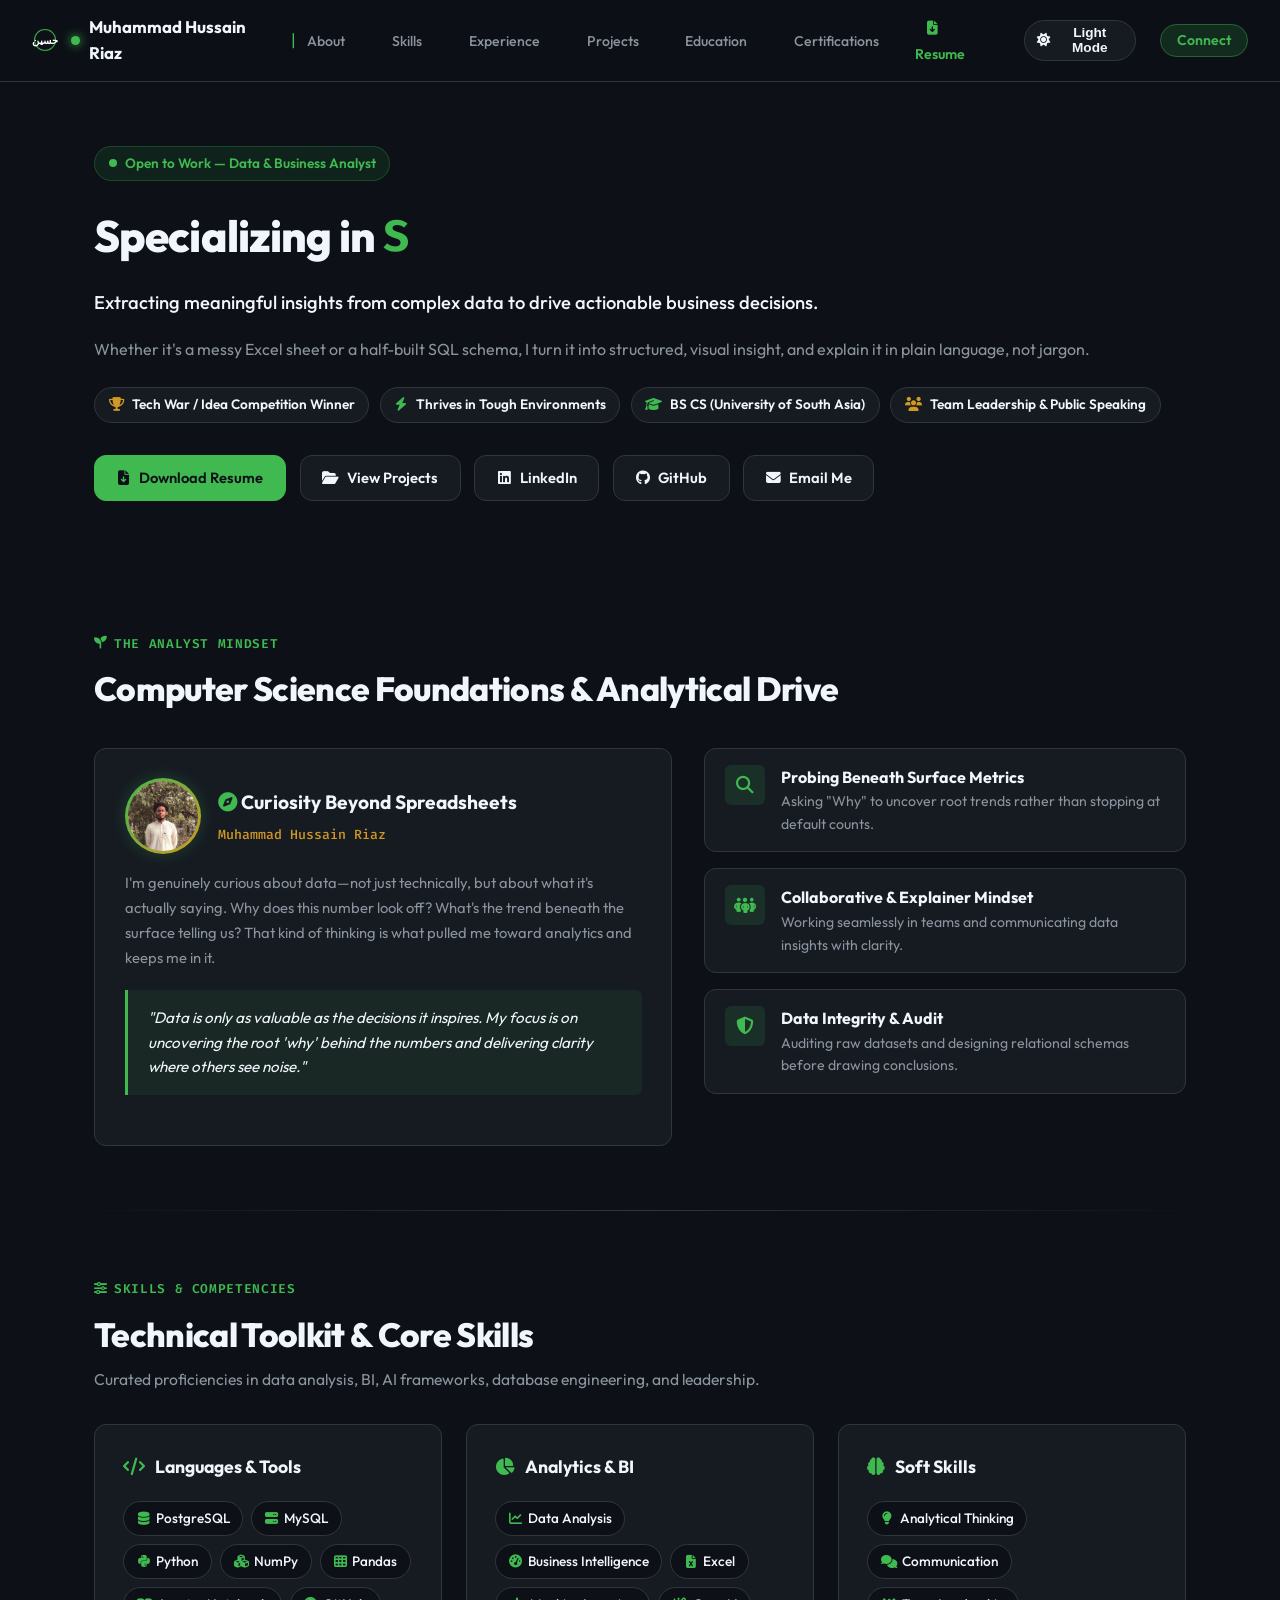
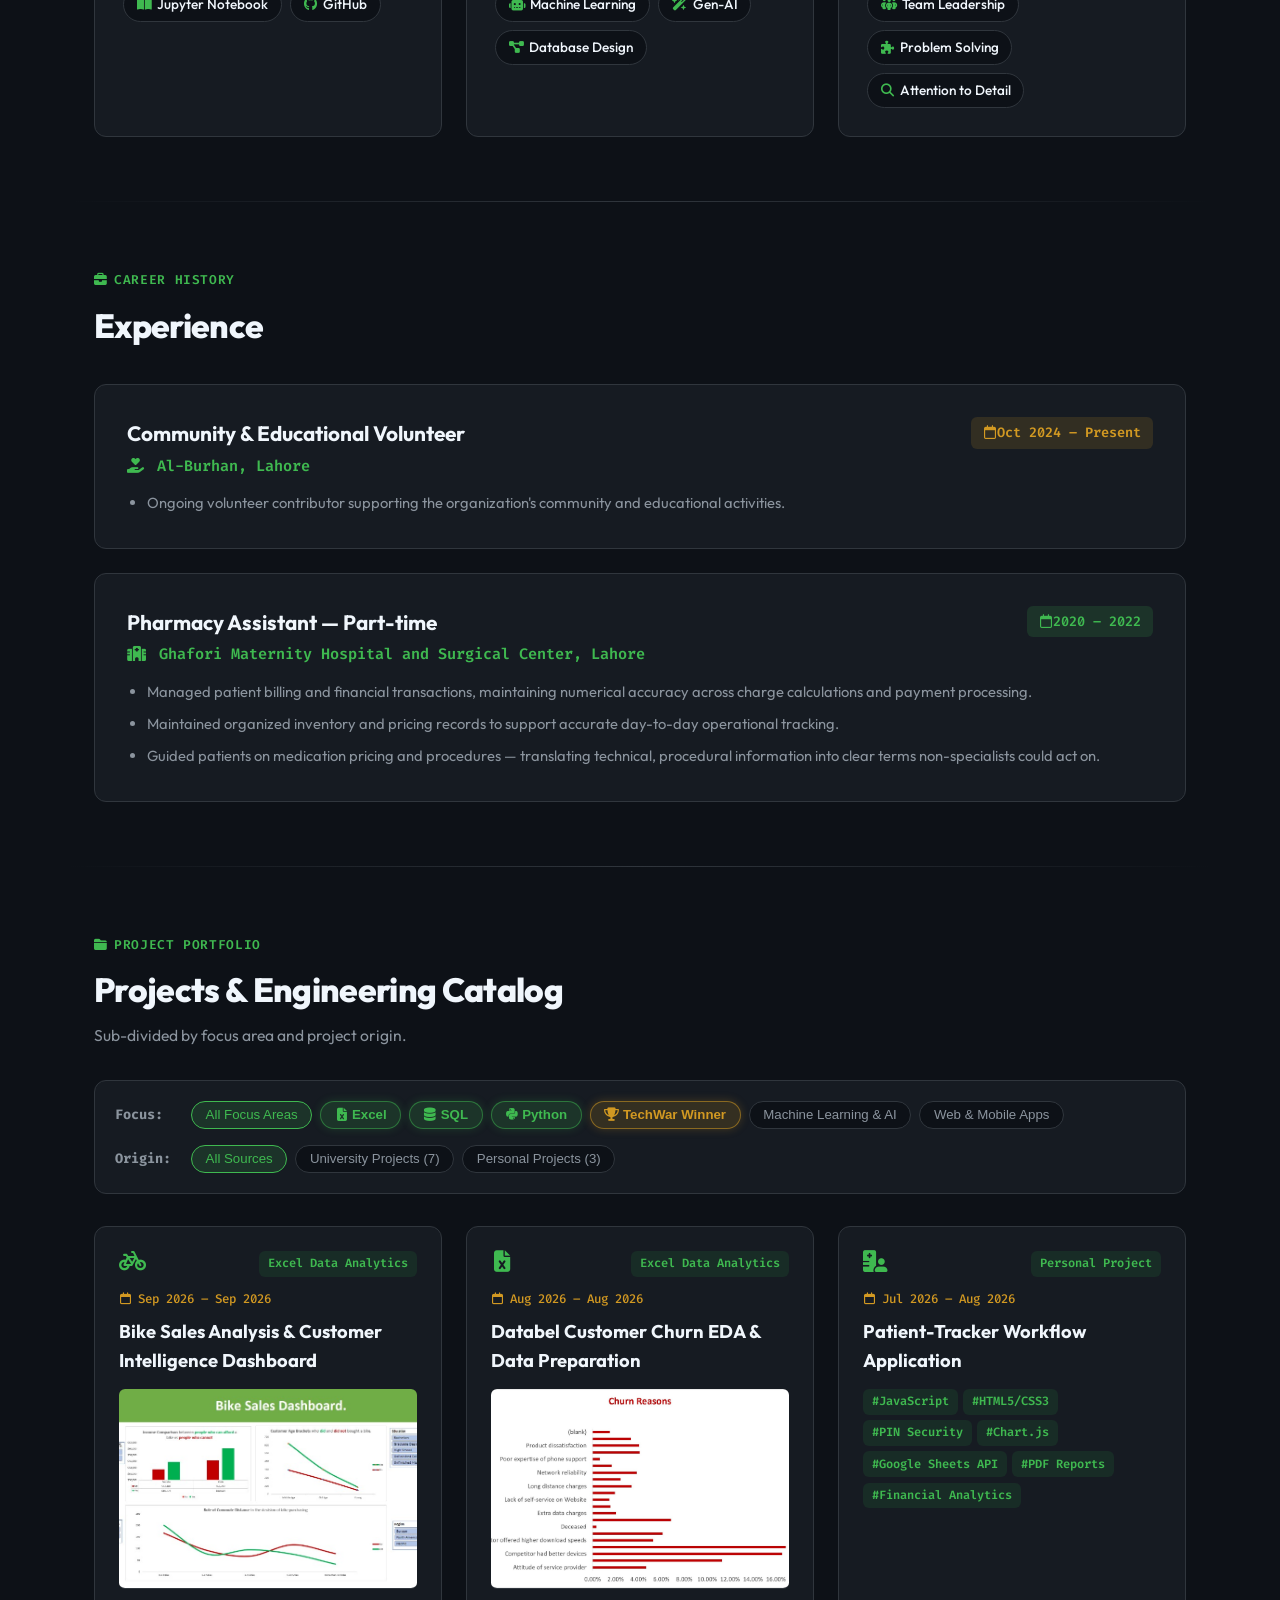
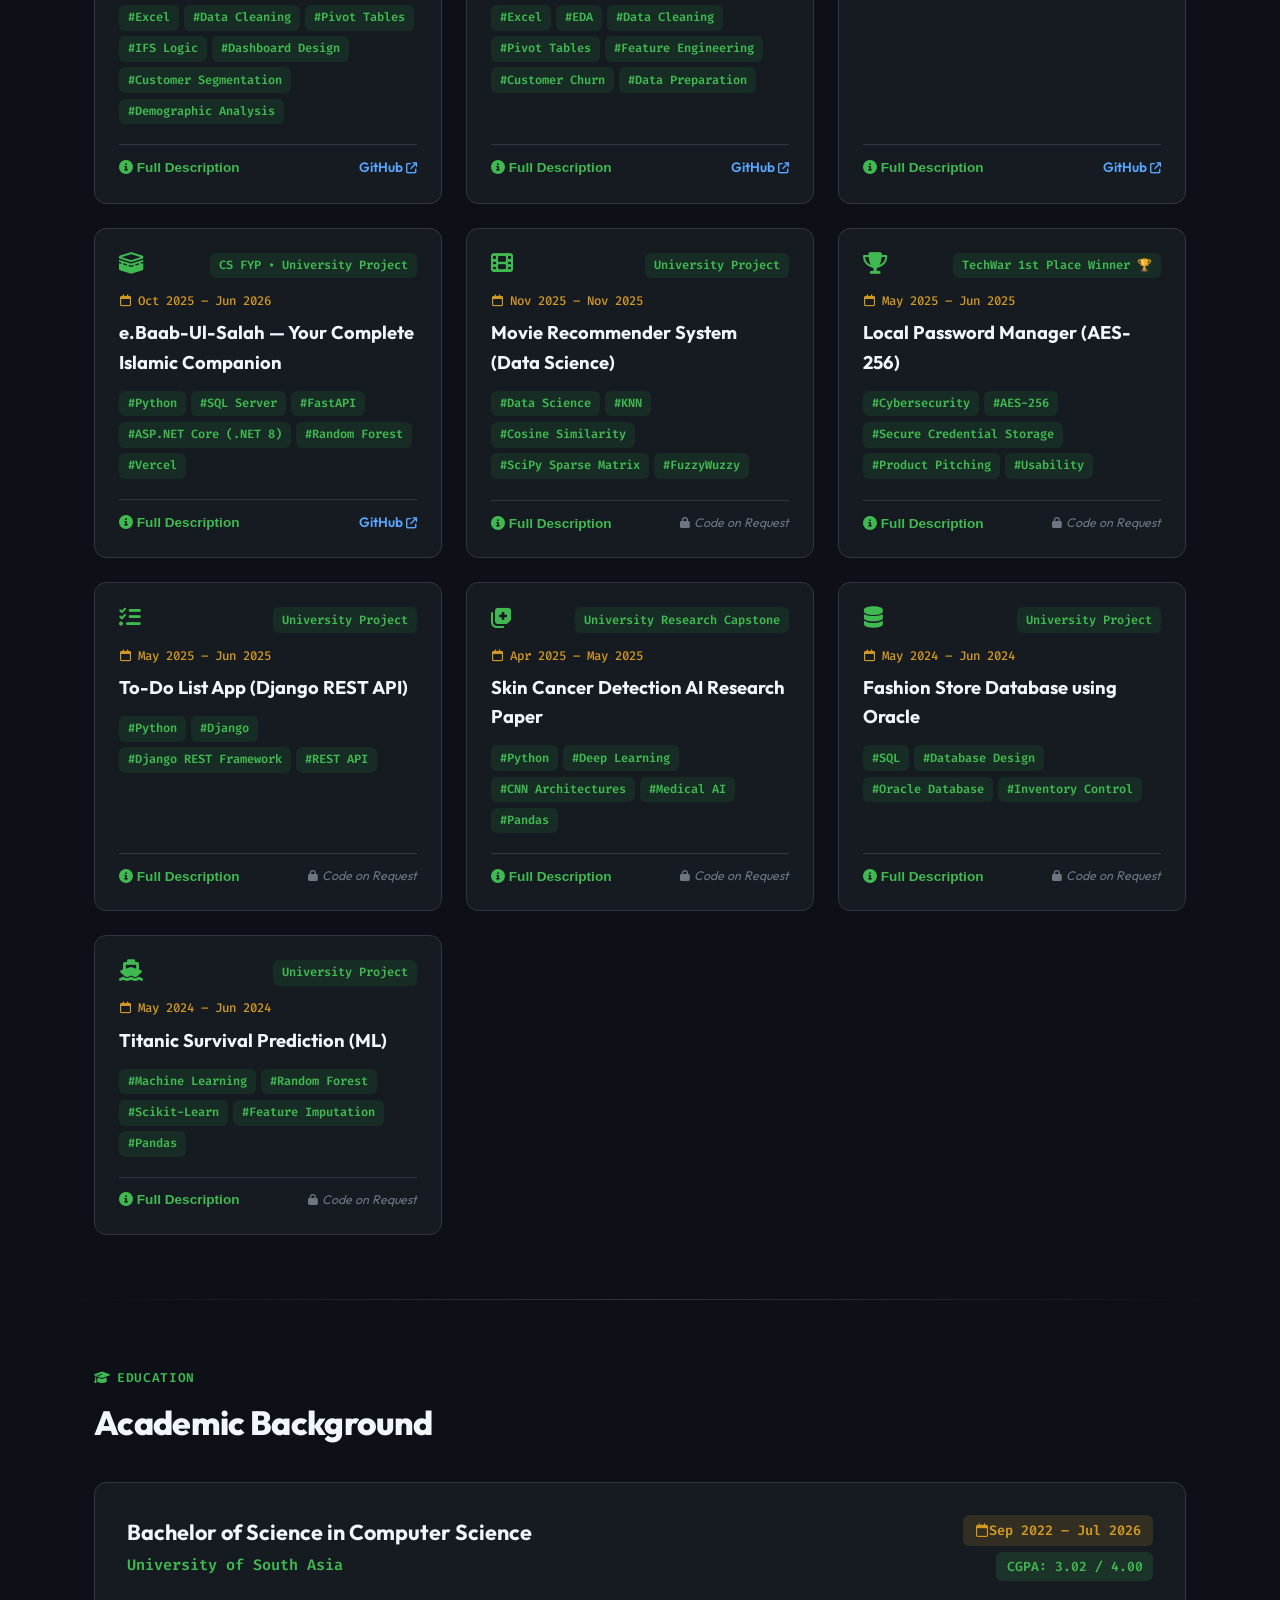
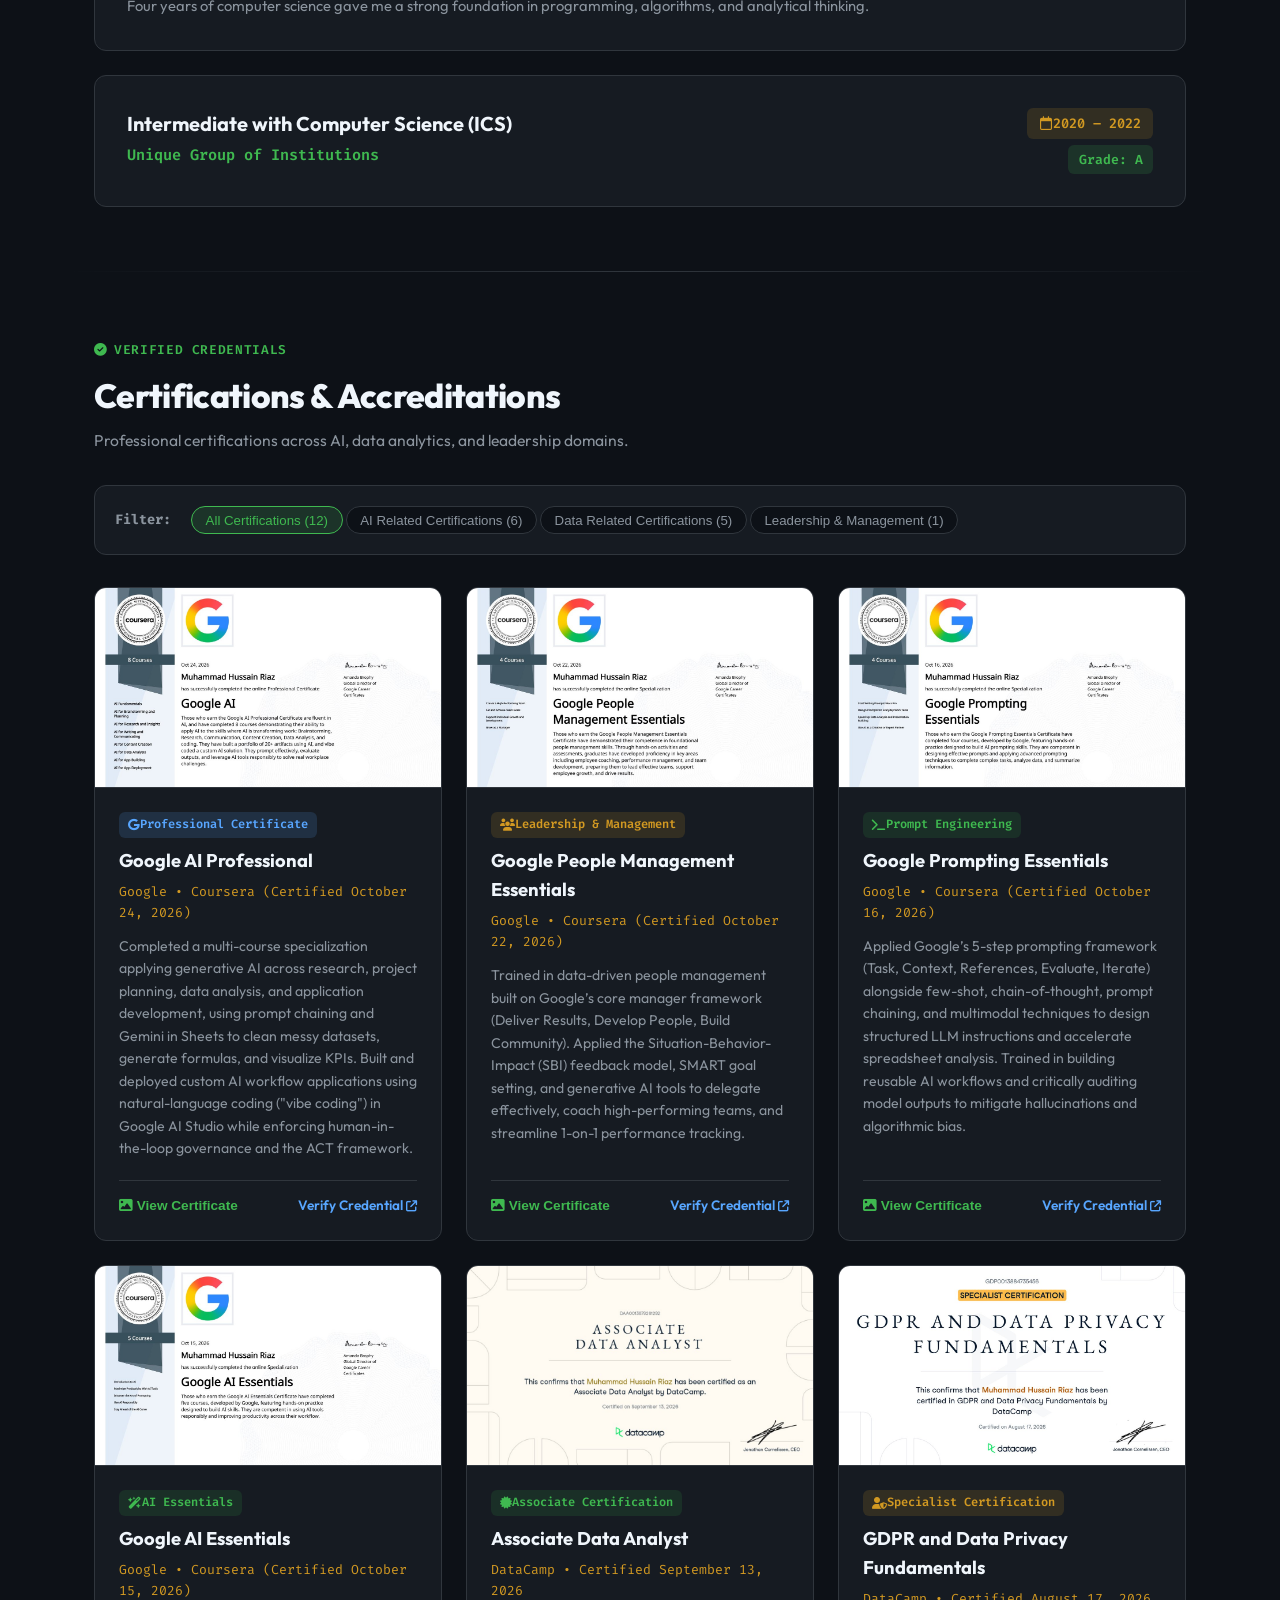
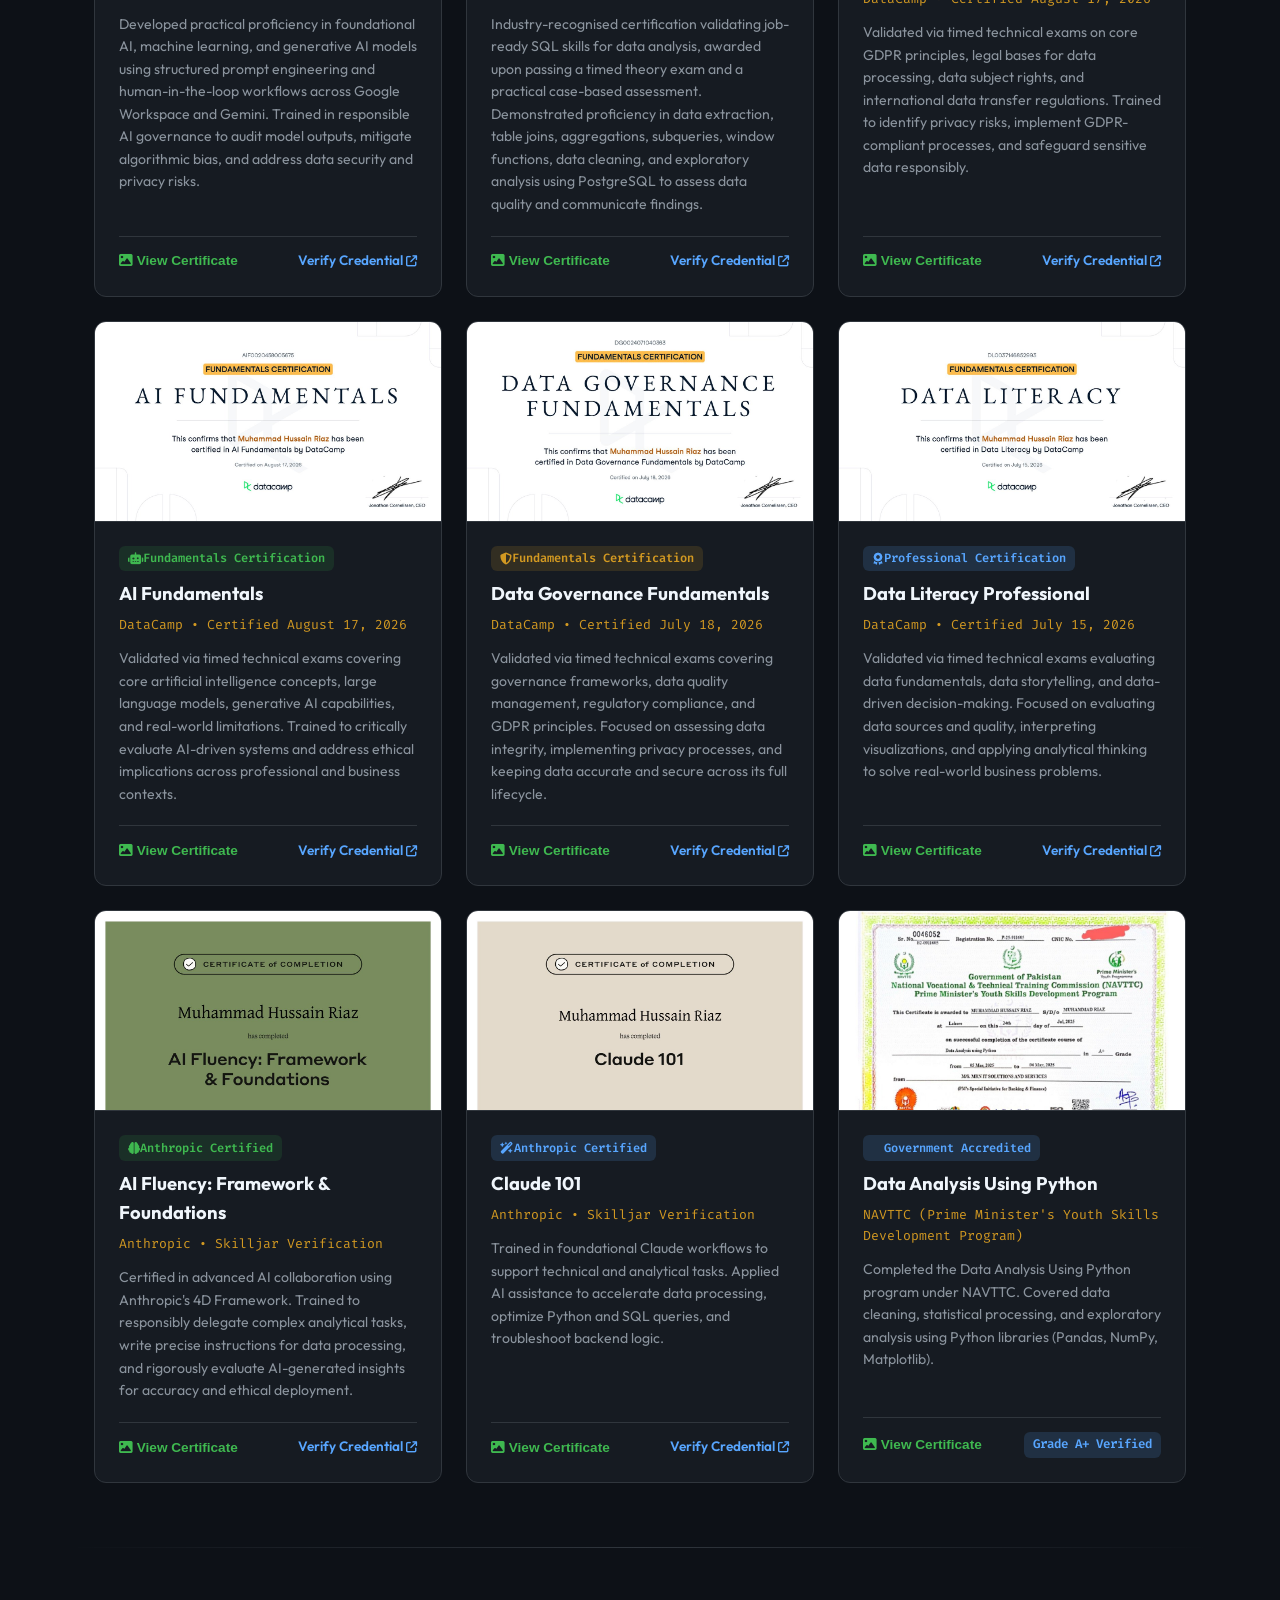
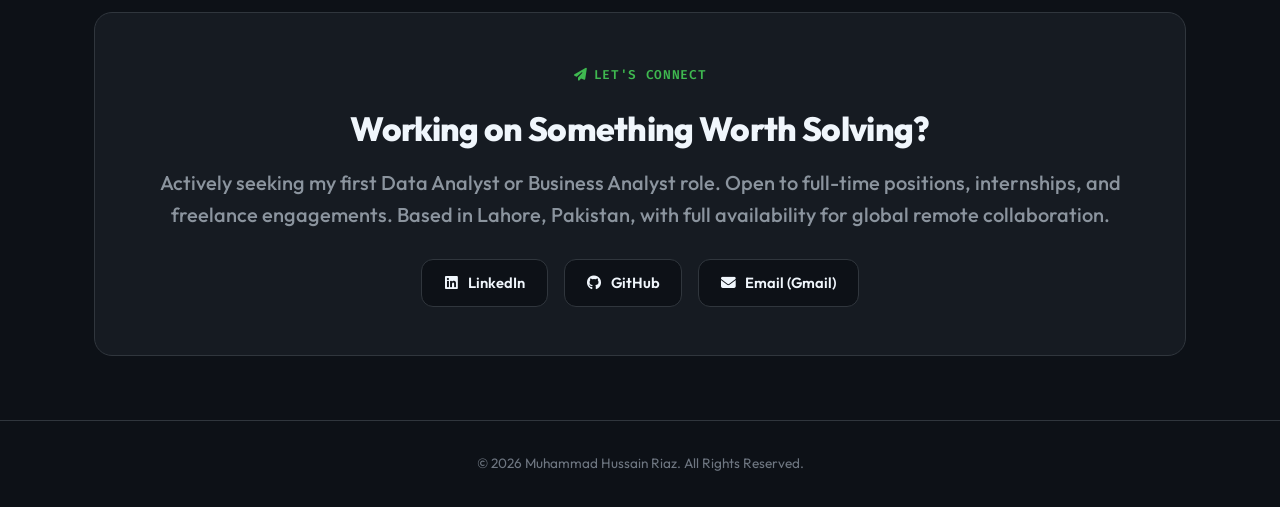
==== commit c4a666e0: "chore(content): refine portfolio copy, cert descriptions, and project summaries" ====
--- a/index.html
+++ b/index.html
@@ -4,7 +4,7 @@
   <meta charset="UTF-8">
   <meta name="viewport" content="width=device-width, initial-scale=1.0">
   <title>Muhammad Hussain Riaz — Data Analyst & Business Analyst Portfolio</title>
-  <meta name="description" content="Portfolio of Muhammad Hussain Riaz — Data Analyst & Business Analyst skilled in SQL, Excel, Data Analysis, Power BI, and Business Intelligence.">
+  <meta name="description" content="Portfolio of Muhammad Hussain Riaz — Data & Business Analyst skilled in SQL, Excel, Data Analysis, and Business Intelligence.">
   
   <!-- Fonts & Icons & Favicon Logo (Urdu: حسین) -->
   <link rel="icon" type="image/svg+xml" href="assets/favicon.svg">
@@ -47,7 +47,7 @@
       <li><a href="#education" class="nav-link">Education</a></li>
       <li><a href="#certifications" class="nav-link">Certifications</a></li>
       <li>
-        <a href="assets/Muhammad%20Hussain%20Riaz-%20Associate%20Data%20Analyst.pdf" download="Muhammad Hussain Riaz- Associate Data Analyst.pdf" target="_blank" class="nav-link" style="color: var(--accent-teal); font-weight: 600;">
+        <a href="assets/Muhammad%20Hussain%20Riaz-Junior%20Data%20Analyst.pdf" download="Muhammad Hussain Riaz-Junior Data Analyst.pdf" target="_blank" class="nav-link" style="color: var(--accent-teal); font-weight: 600;">
           <i class="fa-solid fa-file-arrow-down"></i> Resume
         </a>
       </li>
@@ -65,7 +65,7 @@
     <div class="section-container">
       <div class="hero-content">
         <div class="status-pill">
-          <span class="pulse-dot"></span> Data & Business Analyst
+          <span class="pulse-dot"></span> Open to Work — Data & Business Analyst
         </div>
         
         <h1 class="hero-role-display">
@@ -97,7 +97,7 @@
         </div>
 
         <div class="hero-buttons">
-          <a href="assets/Muhammad%20Hussain%20Riaz-%20Associate%20Data%20Analyst.pdf" download="Muhammad Hussain Riaz- Associate Data Analyst.pdf" target="_blank" class="btn btn-primary">
+          <a href="assets/Muhammad%20Hussain%20Riaz-Junior%20Data%20Analyst.pdf" download="Muhammad Hussain Riaz-Junior Data Analyst.pdf" target="_blank" class="btn btn-primary">
             <i class="fa-solid fa-file-arrow-down"></i> Download Resume
           </a>
           <a href="#projects" class="btn btn-secondary">
@@ -162,7 +162,7 @@
           </div>
           <div>
             <h4 style="font-size: 1rem;">Collaborative & Explainer Mindset</h4>
-            <p style="color: var(--text-muted); font-size: 0.88rem;">Working seamlessly in teams and communicating data insights with humor and clarity.</p>
+            <p style="color: var(--text-muted); font-size: 0.88rem;">Working seamlessly in teams and communicating data insights with clarity.</p>
           </div>
         </div>
 
@@ -360,7 +360,7 @@
               <i class="fa-regular fa-calendar"></i> Sep 2022 – Jul 2026
             </span>
             <span class="badge-tag" style="background: rgba(63, 185, 80, 0.15); color: var(--accent-teal); font-size: 0.82rem; padding: 0.25rem 0.65rem;">
-              Grade: B
+              CGPA: 3.02 / 4.00
             </span>
           </div>
         </div>
@@ -437,7 +437,7 @@
               Google • Coursera (Certified October 24, 2026)
             </p>
             <p style="color: var(--text-muted); font-size: 0.88rem; line-height: 1.6; margin-bottom: 1.25rem;">
-              Completed a multi-course specialization applying generative AI across research, data analysis, project planning, and application development. Leveraged prompt chaining and Gemini in Sheets to clean messy datasets, generate formulas via natural language, and visualize KPIs. Built and deployed custom AI workflow applications using natural-language coding (&quot;vibe coding&quot;) in Google AI Studio while enforcing human-in-the-loop governance and the ACT framework.
+              Completed a multi-course specialization applying generative AI across research, project planning, data analysis, and application development, using prompt chaining and Gemini in Sheets to clean messy datasets, generate formulas, and visualize KPIs. Built and deployed custom AI workflow applications using natural-language coding (&quot;vibe coding&quot;) in Google AI Studio while enforcing human-in-the-loop governance and the ACT framework.
             </p>
           </div>
           <div style="border-top: 1px solid var(--border-color); padding-top: 0.85rem; display: flex; justify-content: space-between; align-items: center;">
@@ -471,7 +471,7 @@
               Google • Coursera (Certified October 22, 2026)
             </p>
             <p style="color: var(--text-muted); font-size: 0.88rem; line-height: 1.6; margin-bottom: 1.25rem;">
-              Trained in data-driven people management built on Google’s core manager framework (Deliver Results, Develop People, Build Community). Applied structured methodologies, including the Situation-Behavior-Impact (SBI) feedback model and SMART goal setting, to foster open communication, delegate effectively, and coach high-performing teams. Leveraged generative AI tools to streamline 1-on-1 check-ins, track performance, and optimize leadership productivity.
+              Trained in data-driven people management built on Google’s core manager framework (Deliver Results, Develop People, Build Community). Applied the Situation-Behavior-Impact (SBI) feedback model, SMART goal setting, and generative AI tools to delegate effectively, coach high-performing teams, and streamline 1-on-1 performance tracking.
             </p>
           </div>
           <div style="border-top: 1px solid var(--border-color); padding-top: 0.85rem; display: flex; justify-content: space-between; align-items: center;">
@@ -505,7 +505,7 @@
               Google • Coursera (Certified October 16, 2026)
             </p>
             <p style="color: var(--text-muted); font-size: 0.88rem; line-height: 1.6; margin-bottom: 1.25rem;">
-              Mastered Google’s 5-step prompting framework (Task, Context, References, Evaluate, Iterate) to design structured instructions for LLMs. Applied advanced techniques—including few-shot, chain-of-thought, prompt chaining, and multimodal prompting—to break down complex logic, accelerate data analysis, and decipher spreadsheets. Trained in building reusable AI workflows and critically auditing model outputs to mitigate hallucinations and algorithmic bias.
+              Applied Google’s 5-step prompting framework (Task, Context, References, Evaluate, Iterate) alongside few-shot, chain-of-thought, prompt chaining, and multimodal techniques to design structured LLM instructions and accelerate spreadsheet analysis. Trained in building reusable AI workflows and critically auditing model outputs to mitigate hallucinations and algorithmic bias.
             </p>
           </div>
           <div style="border-top: 1px solid var(--border-color); padding-top: 0.85rem; display: flex; justify-content: space-between; align-items: center;">
@@ -539,7 +539,7 @@
               Google • Coursera (Certified October 15, 2026)
             </p>
             <p style="color: var(--text-muted); font-size: 0.88rem; line-height: 1.6; margin-bottom: 1.25rem;">
-              Developed practical proficiency in foundational AI, machine learning, and generative AI models. Applied structured prompt engineering (including few-shot prompting and iterative refinement) and human-in-the-loop workflows to accelerate data organization, research, and task automation across Google Workspace and Gemini. Trained in responsible AI governance to audit model outputs, mitigate algorithmic bias, and address data security and privacy risks.
+              Developed practical proficiency in foundational AI, machine learning, and generative AI models using structured prompt engineering and human-in-the-loop workflows across Google Workspace and Gemini. Trained in responsible AI governance to audit model outputs, mitigate algorithmic bias, and address data security and privacy risks.
             </p>
           </div>
           <div style="border-top: 1px solid var(--border-color); padding-top: 0.85rem; display: flex; justify-content: space-between; align-items: center;">
@@ -573,7 +573,7 @@
               DataCamp • Certified September 13, 2026
             </p>
             <p style="color: var(--text-muted); font-size: 0.88rem; line-height: 1.6; margin-bottom: 1.25rem;">
-              Industry-recognised certification validating job-ready SQL skills for data analysis, awarded upon passing a timed theory exam and a practical case-based assessment. Demonstrated proficiency in data extraction, table joins, aggregations, subqueries, window functions, data cleaning, and exploratory analysis using PostgreSQL. Equipped to interpret database schemas, assess data quality, calculate analytical metrics, and communicate data-driven findings effectively.
+              Industry-recognised certification validating job-ready SQL skills for data analysis, awarded upon passing a timed theory exam and a practical case-based assessment. Demonstrated proficiency in data extraction, table joins, aggregations, subqueries, window functions, data cleaning, and exploratory analysis using PostgreSQL to assess data quality and communicate findings.
             </p>
           </div>
           <div style="border-top: 1px solid var(--border-color); padding-top: 0.85rem; display: flex; justify-content: space-between; align-items: center;">
@@ -607,7 +607,7 @@
               DataCamp • Certified August 17, 2026
             </p>
             <p style="color: var(--text-muted); font-size: 0.88rem; line-height: 1.6; margin-bottom: 1.25rem;">
-              Certified in GDPR and data privacy with knowledge of core GDPR principles, legal bases for data processing, data subject rights, and international data transfer regulations. Validated via timed technical exams covering compliance requirements, data security practices, and real-world enforcement consequences. Gained the ability to identify privacy risks, implement GDPR-compliant processes, and safeguard sensitive data responsibly.
+              Validated via timed technical exams on core GDPR principles, legal bases for data processing, data subject rights, and international data transfer regulations. Trained to identify privacy risks, implement GDPR-compliant processes, and safeguard sensitive data responsibly.
             </p>
           </div>
           <div style="border-top: 1px solid var(--border-color); padding-top: 0.85rem; display: flex; justify-content: space-between; align-items: center;">
@@ -641,7 +641,7 @@
               DataCamp • Certified August 17, 2026
             </p>
             <p style="color: var(--text-muted); font-size: 0.88rem; line-height: 1.6; margin-bottom: 1.25rem;">
-              Certified in AI fundamentals with knowledge of artificial intelligence concepts, large language models, generative AI, and AI ethics. Validated via timed technical exams covering AI capabilities, limitations, and real-world applications. Gained the ability to critically evaluate AI-driven systems, recognise ethical and societal implications of AI adoption, and apply AI knowledge responsibly in professional and business contexts.
+              Validated via timed technical exams covering core artificial intelligence concepts, large language models, generative AI capabilities, and real-world limitations. Trained to critically evaluate AI-driven systems and address ethical implications across professional and business contexts.
             </p>
           </div>
           <div style="border-top: 1px solid var(--border-color); padding-top: 0.85rem; display: flex; justify-content: space-between; align-items: center;">
@@ -675,7 +675,7 @@
               DataCamp • Certified July 18, 2026
             </p>
             <p style="color: var(--text-muted); font-size: 0.88rem; line-height: 1.6; margin-bottom: 1.25rem;">
-              Certified in data governance with knowledge of data privacy, security, and regulatory compliance. Validated via timed technical exams covering governance frameworks, data quality management, and GDPR principles. Gained the ability to assess data integrity, implement privacy processes, and ensure data remains accurate, trustworthy, and secure across its full lifecycle.
+              Validated via timed technical exams covering governance frameworks, data quality management, regulatory compliance, and GDPR principles. Focused on assessing data integrity, implementing privacy processes, and keeping data accurate and secure across its full lifecycle.
             </p>
           </div>
           <div style="border-top: 1px solid var(--border-color); padding-top: 0.85rem; display: flex; justify-content: space-between; align-items: center;">
@@ -709,7 +709,7 @@
               DataCamp • Certified July 15, 2026
             </p>
             <p style="color: var(--text-muted); font-size: 0.88rem; line-height: 1.6; margin-bottom: 1.25rem;">
-              Certified data professional equipped with foundational data literacy skills to interpret, analyze, and communicate with data effectively. Validated via timed technical exams evaluating data fundamentals, data storytelling, and data-driven decision-making. Mastered the ability to understand data sources, evaluate data quality, interpret data visualizations, and apply analytical thinking to solve real-world business problems.
+              Validated via timed technical exams evaluating data fundamentals, data storytelling, and data-driven decision-making. Focused on evaluating data sources and quality, interpreting visualizations, and applying analytical thinking to solve real-world business problems.
             </p>
           </div>
           <div style="border-top: 1px solid var(--border-color); padding-top: 0.85rem; display: flex; justify-content: space-between; align-items: center;">
@@ -743,7 +743,7 @@
               Anthropic • Skilljar Verification
             </p>
             <p style="color: var(--text-muted); font-size: 0.88rem; line-height: 1.6; margin-bottom: 1.25rem;">
-              Certified in advanced AI collaboration using Anthropic's 4D Framework. Equipped to responsibly delegate complex analytical tasks, engineer precise instructions for data processing, and rigorously evaluate AI-generated insights to ensure accuracy and ethical deployment in data-driven environments.
+              Certified in advanced AI collaboration using Anthropic's 4D Framework. Trained to responsibly delegate complex analytical tasks, write precise instructions for data processing, and rigorously evaluate AI-generated insights for accuracy and ethical deployment.
             </p>
           </div>
           <div style="border-top: 1px solid var(--border-color); padding-top: 0.85rem; display: flex; justify-content: space-between; align-items: center;">
@@ -777,7 +777,7 @@
               Anthropic • Skilljar Verification
             </p>
             <p style="color: var(--text-muted); font-size: 0.88rem; line-height: 1.6; margin-bottom: 1.25rem;">
-              Mastered foundational interactions with Claude to enhance technical and analytical workflows. Demonstrated the ability to leverage AI assistance for accelerating data processing tasks, optimizing Python and SQL queries, and troubleshooting backend logic.
+              Trained in foundational Claude workflows to support technical and analytical tasks. Applied AI assistance to accelerate data processing, optimize Python and SQL queries, and troubleshoot backend logic.
             </p>
           </div>
           <div style="border-top: 1px solid var(--border-color); padding-top: 0.85rem; display: flex; justify-content: space-between; align-items: center;">
@@ -811,7 +811,7 @@
               NAVTTC (Prime Minister's Youth Skills Development Program)
             </p>
             <p style="color: var(--text-muted); font-size: 0.88rem; line-height: 1.6; margin-bottom: 1.25rem;">
-              Completed the data analysis using Python course under NAVTTC. The course provided me in-depth knowledge of python libraries (Pandas, NumPy, Matplotlib), analysis techniques, data cleaning, and statistical processing.
+              Completed the Data Analysis Using Python program under NAVTTC. Covered data cleaning, statistical processing, and exploratory analysis using Python libraries (Pandas, NumPy, Matplotlib).
             </p>
           </div>
           <div style="border-top: 1px solid var(--border-color); padding-top: 0.85rem; display: flex; justify-content: space-between; align-items: center;">
@@ -837,7 +837,7 @@
       </div>
       <h2 class="section-title" style="margin-top: 0.5rem;">Working on Something Worth Solving?</h2>
       <p style="color: var(--text-muted); font-size: 1.25rem; font-weight: 500; margin: 0.75rem auto 1.75rem;">
-        Let's talk!
+        Actively seeking my first Data Analyst or Business Analyst role. Open to full-time positions, internships, and freelance engagements. Based in Lahore, Pakistan, with full availability for global remote collaboration.
       </p>
 
       <div class="social-links-grid">
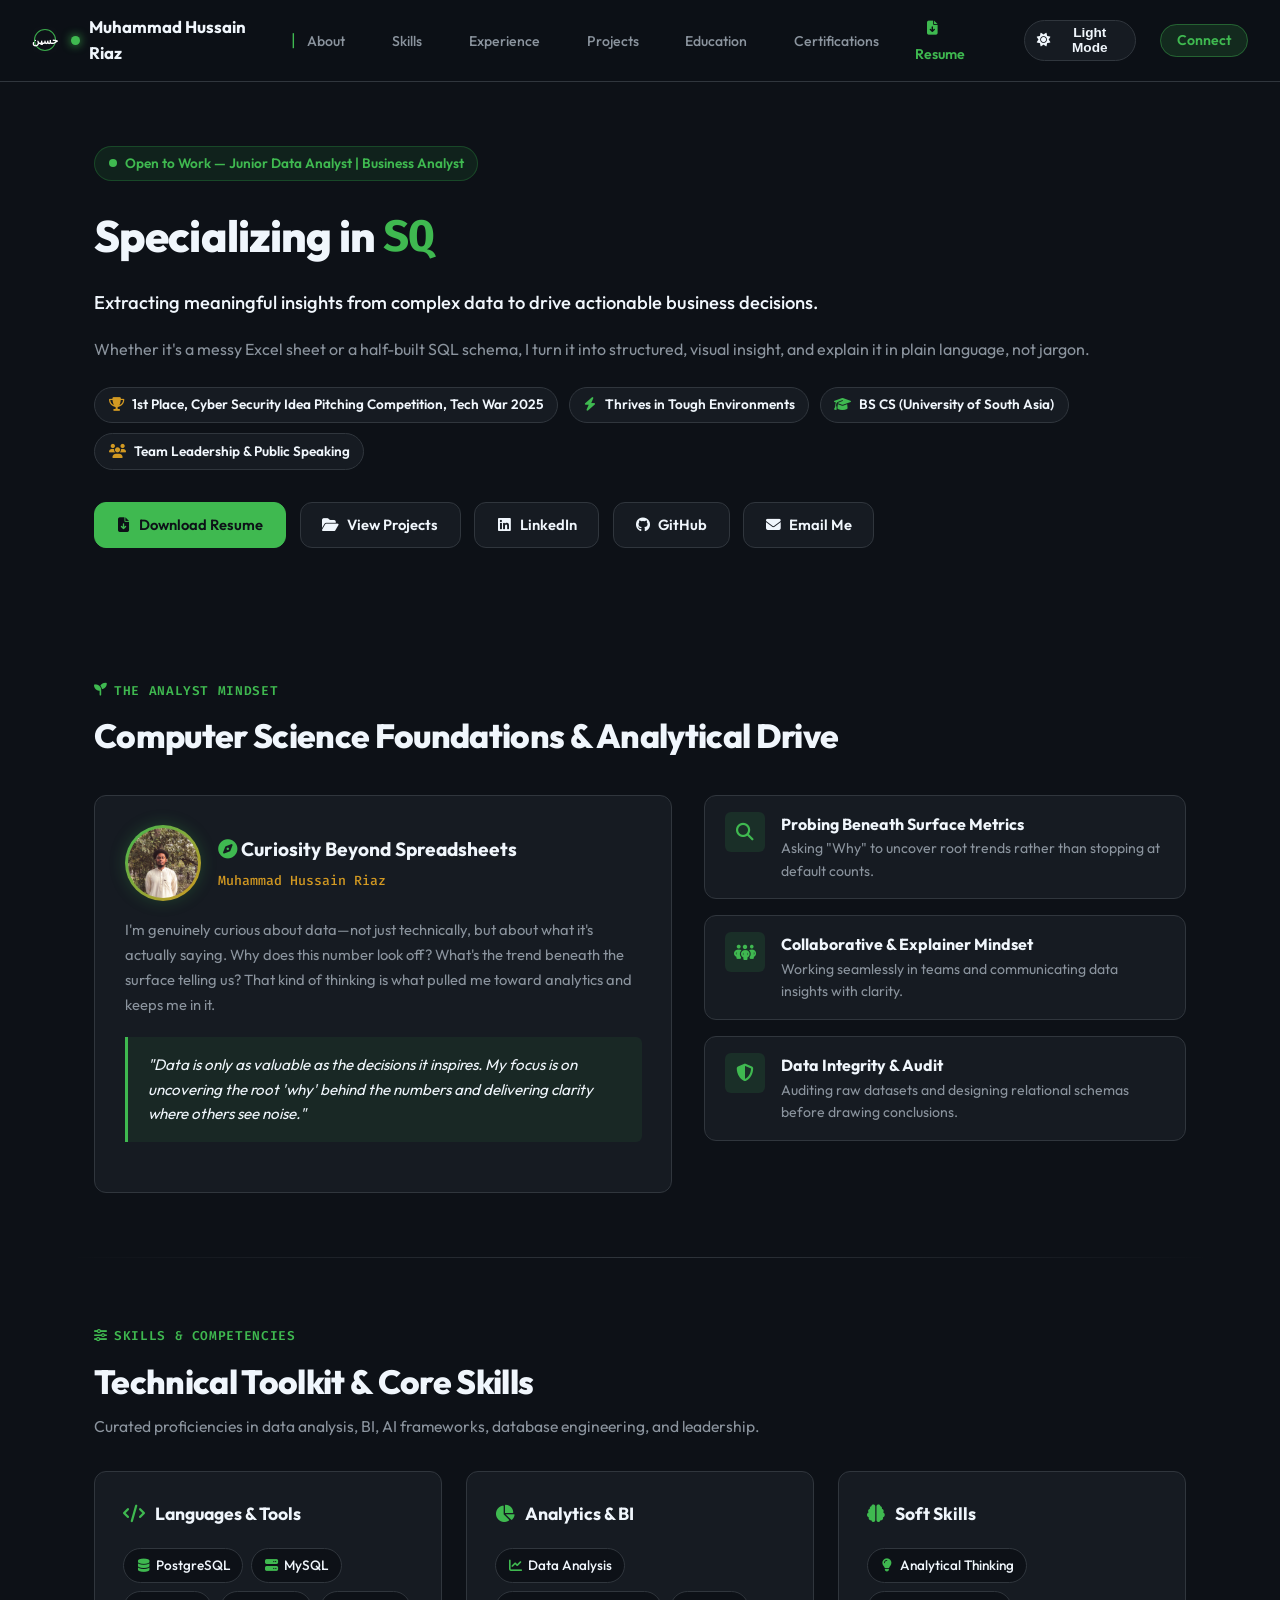
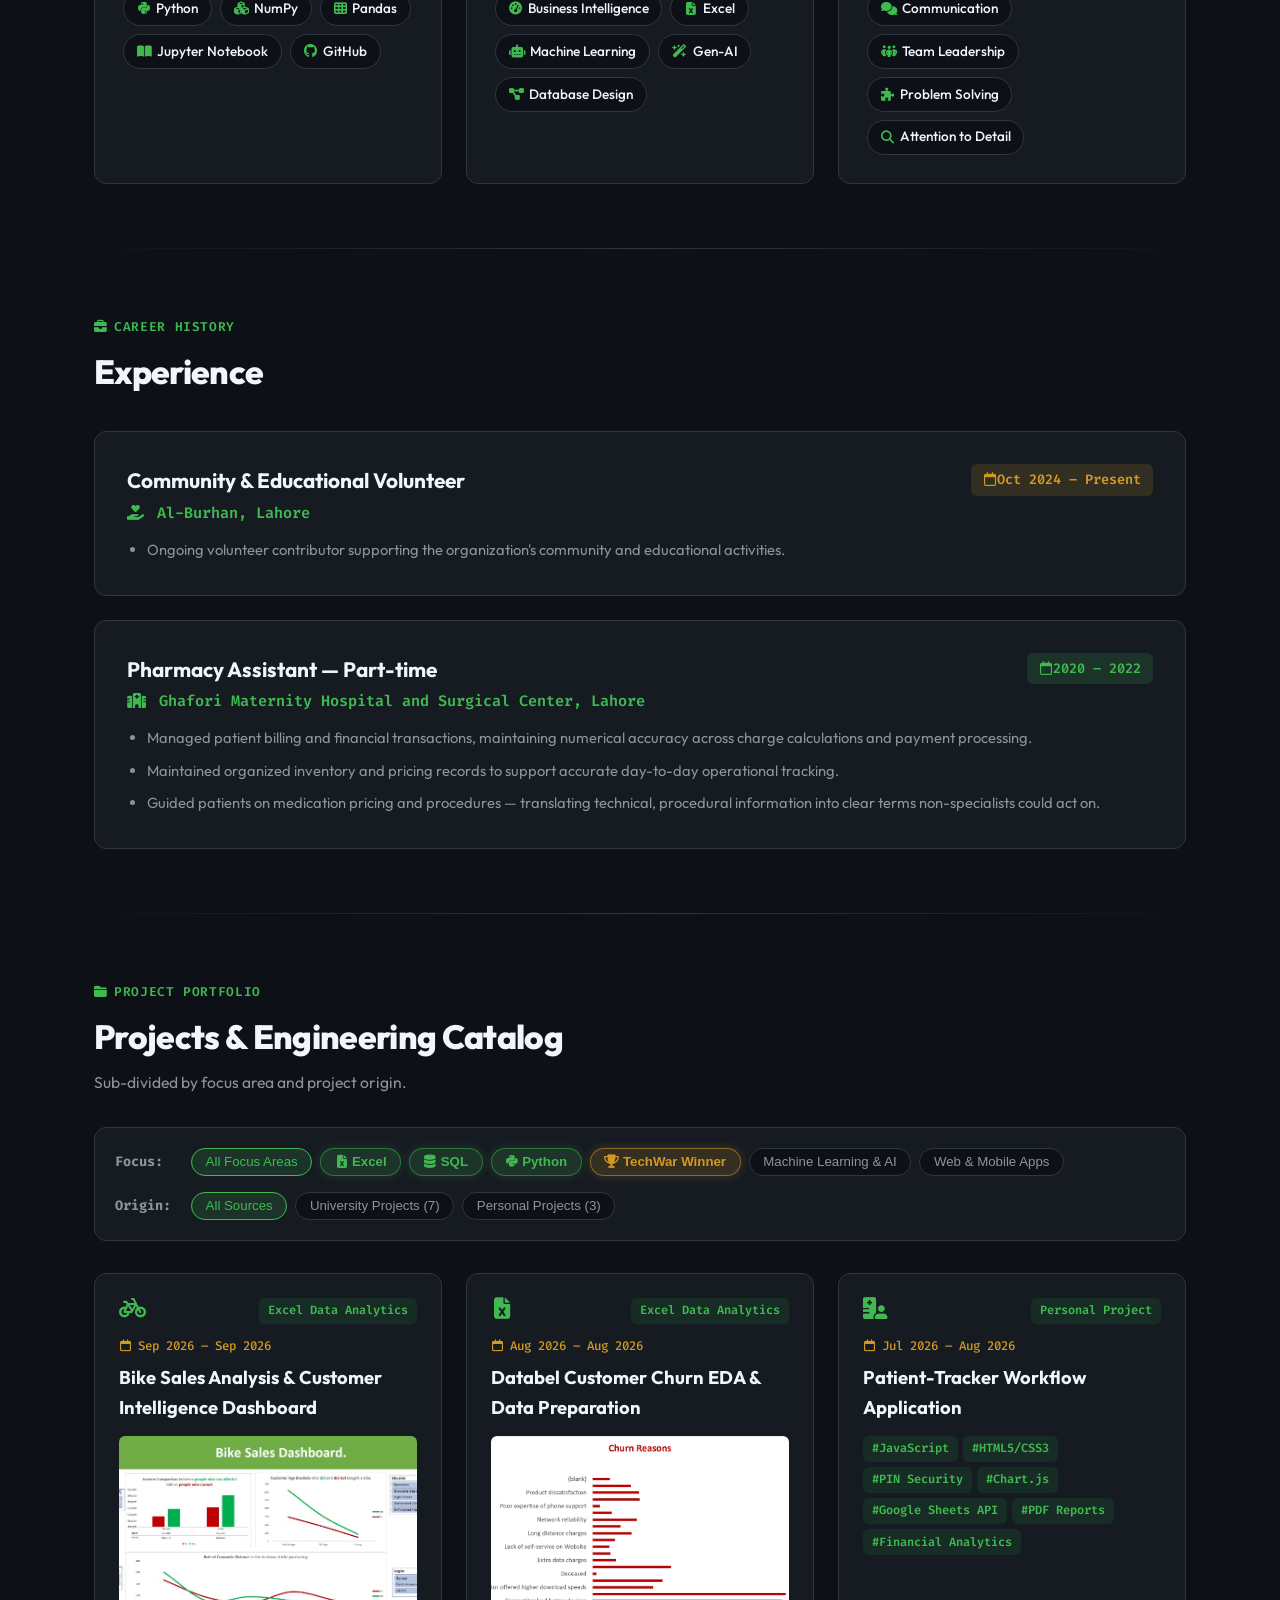
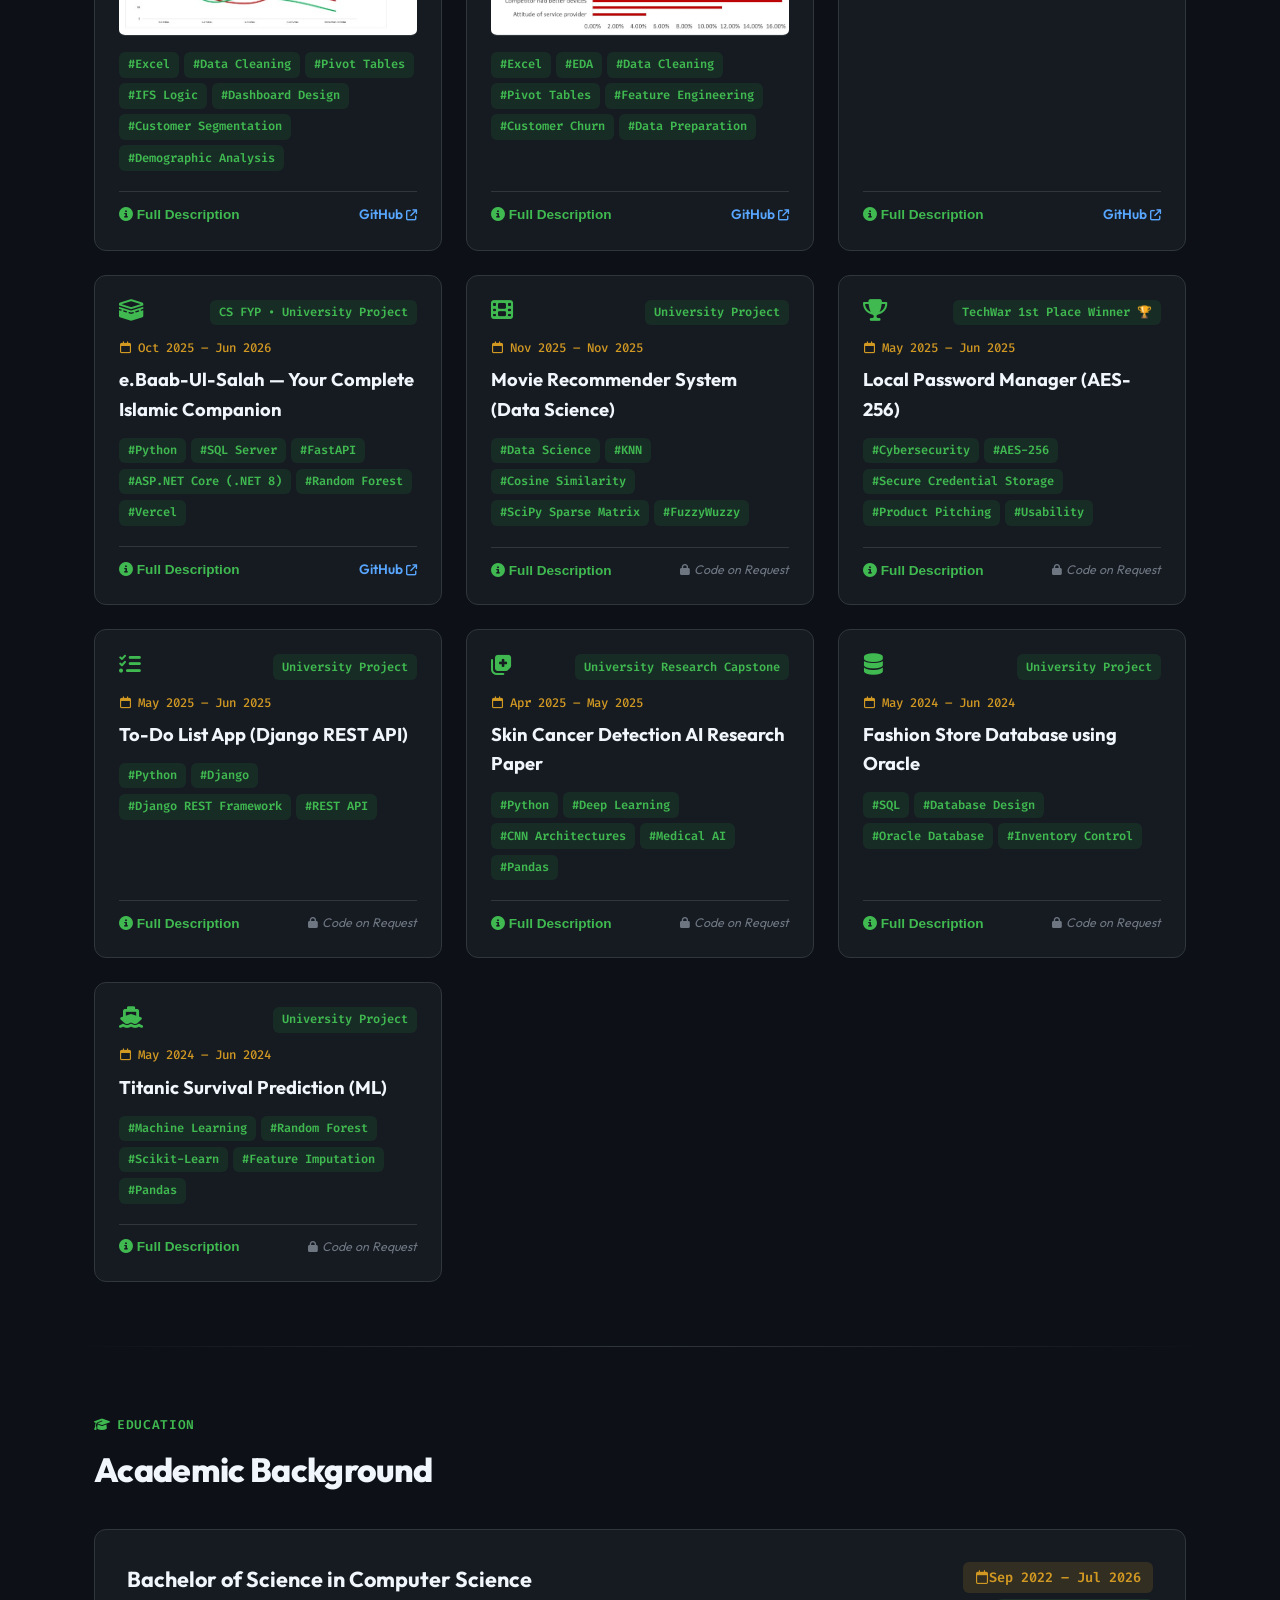
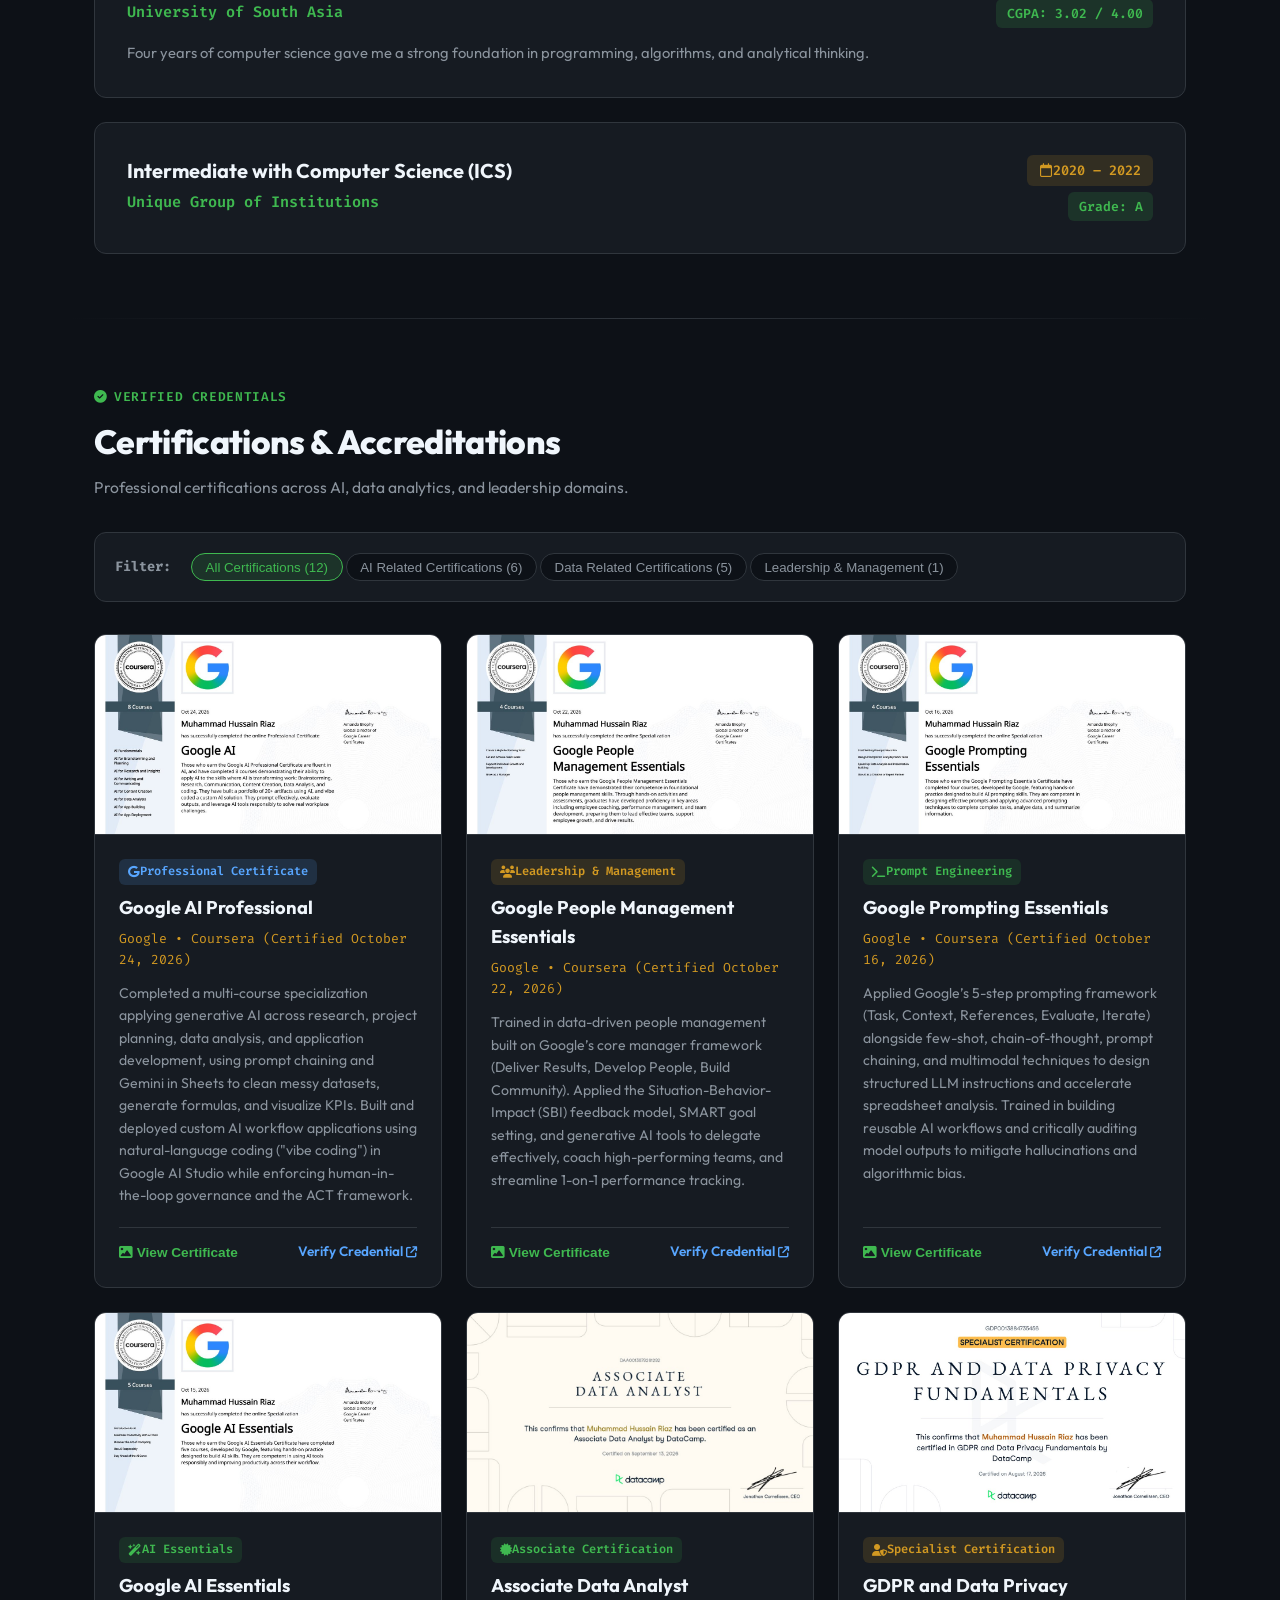
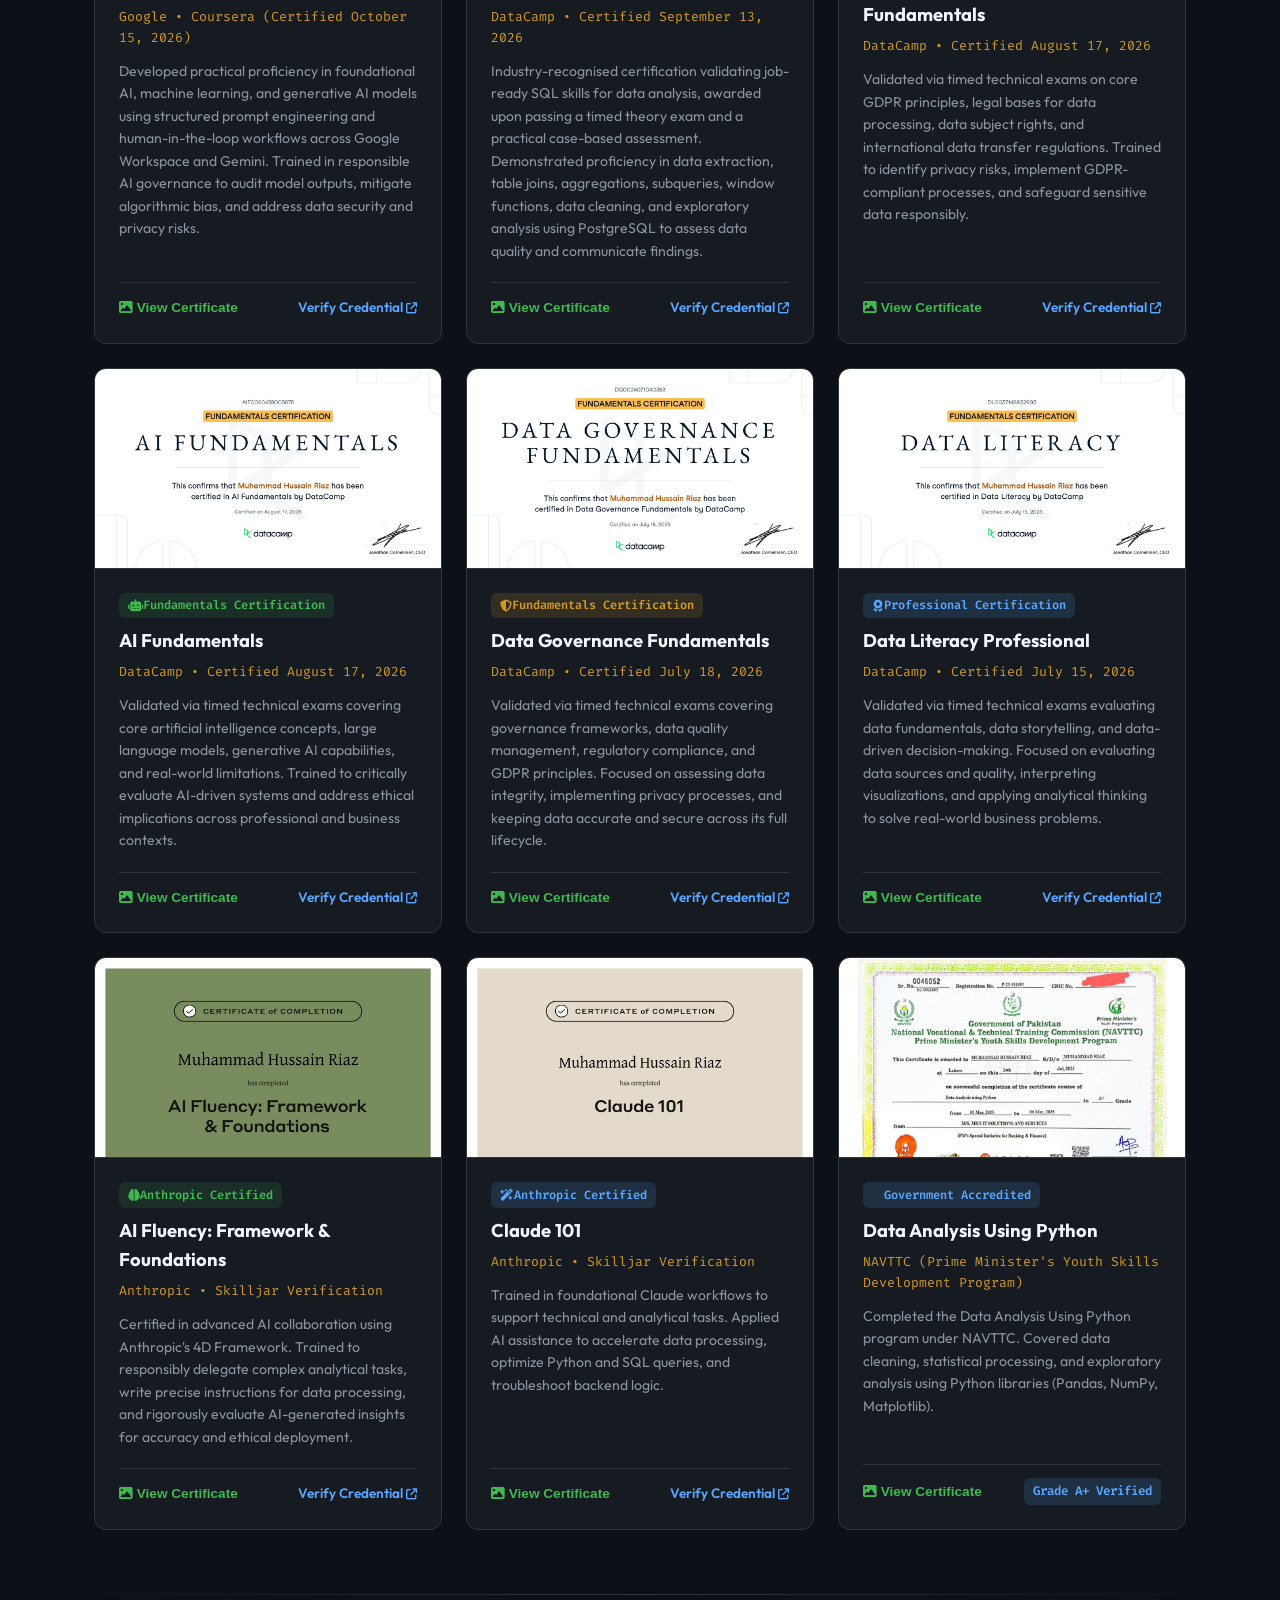
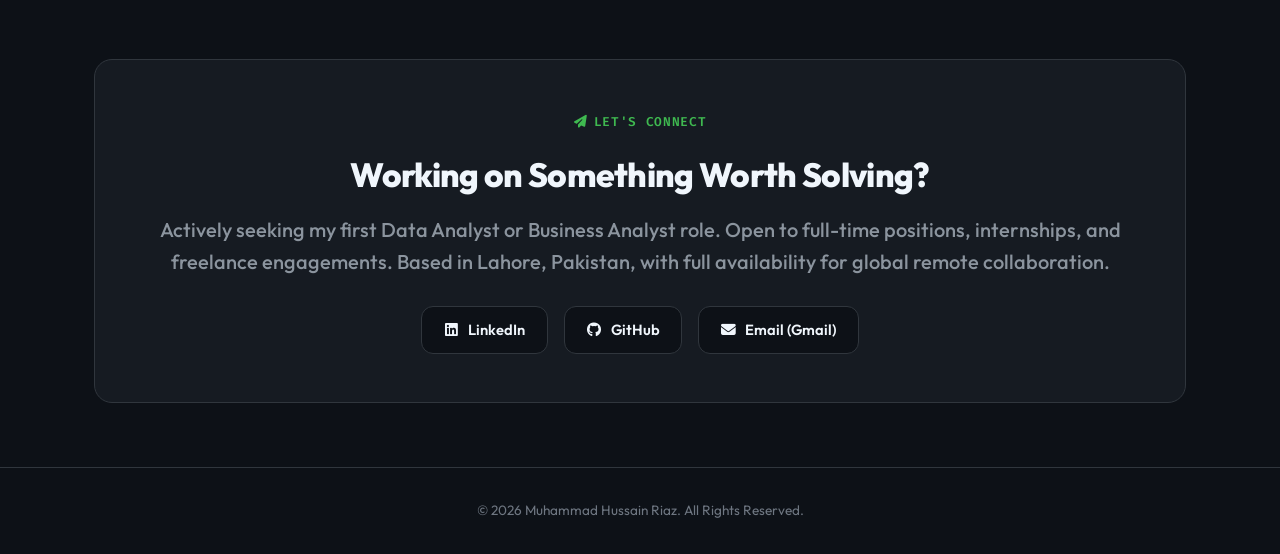
==== commit a331eb1d: "chore: standardize competition title and update job title to Junior Data Analyst | Business Analyst" ====
--- a/index.html
+++ b/index.html
@@ -3,7 +3,7 @@
 <head>
   <meta charset="UTF-8">
   <meta name="viewport" content="width=device-width, initial-scale=1.0">
-  <title>Muhammad Hussain Riaz — Data Analyst & Business Analyst Portfolio</title>
+  <title>Muhammad Hussain Riaz — Junior Data Analyst | Business Analyst</title>
   <meta name="description" content="Portfolio of Muhammad Hussain Riaz — Data & Business Analyst skilled in SQL, Excel, Data Analysis, and Business Intelligence.">
   
   <!-- Fonts & Icons & Favicon Logo (Urdu: حسین) -->
@@ -65,7 +65,7 @@
     <div class="section-container">
       <div class="hero-content">
         <div class="status-pill">
-          <span class="pulse-dot"></span> Open to Work — Data & Business Analyst
+          <span class="pulse-dot"></span> Open to Work — Junior Data Analyst | Business Analyst
         </div>
         
         <h1 class="hero-role-display">
@@ -83,7 +83,7 @@
         <!-- Key Achievements & Highlights Bar -->
         <div class="hero-achievements-wrap">
           <div class="hero-achievement-badge">
-            <i class="fa-solid fa-trophy" style="color: var(--accent-gold);"></i> Tech War / Idea Competition Winner
+            <i class="fa-solid fa-trophy" style="color: var(--accent-gold);"></i> 1st Place, Cyber Security Idea Pitching Competition, Tech War 2025
           </div>
           <div class="hero-achievement-badge">
             <i class="fa-solid fa-bolt" style="color: var(--accent-teal);"></i> Thrives in Tough Environments
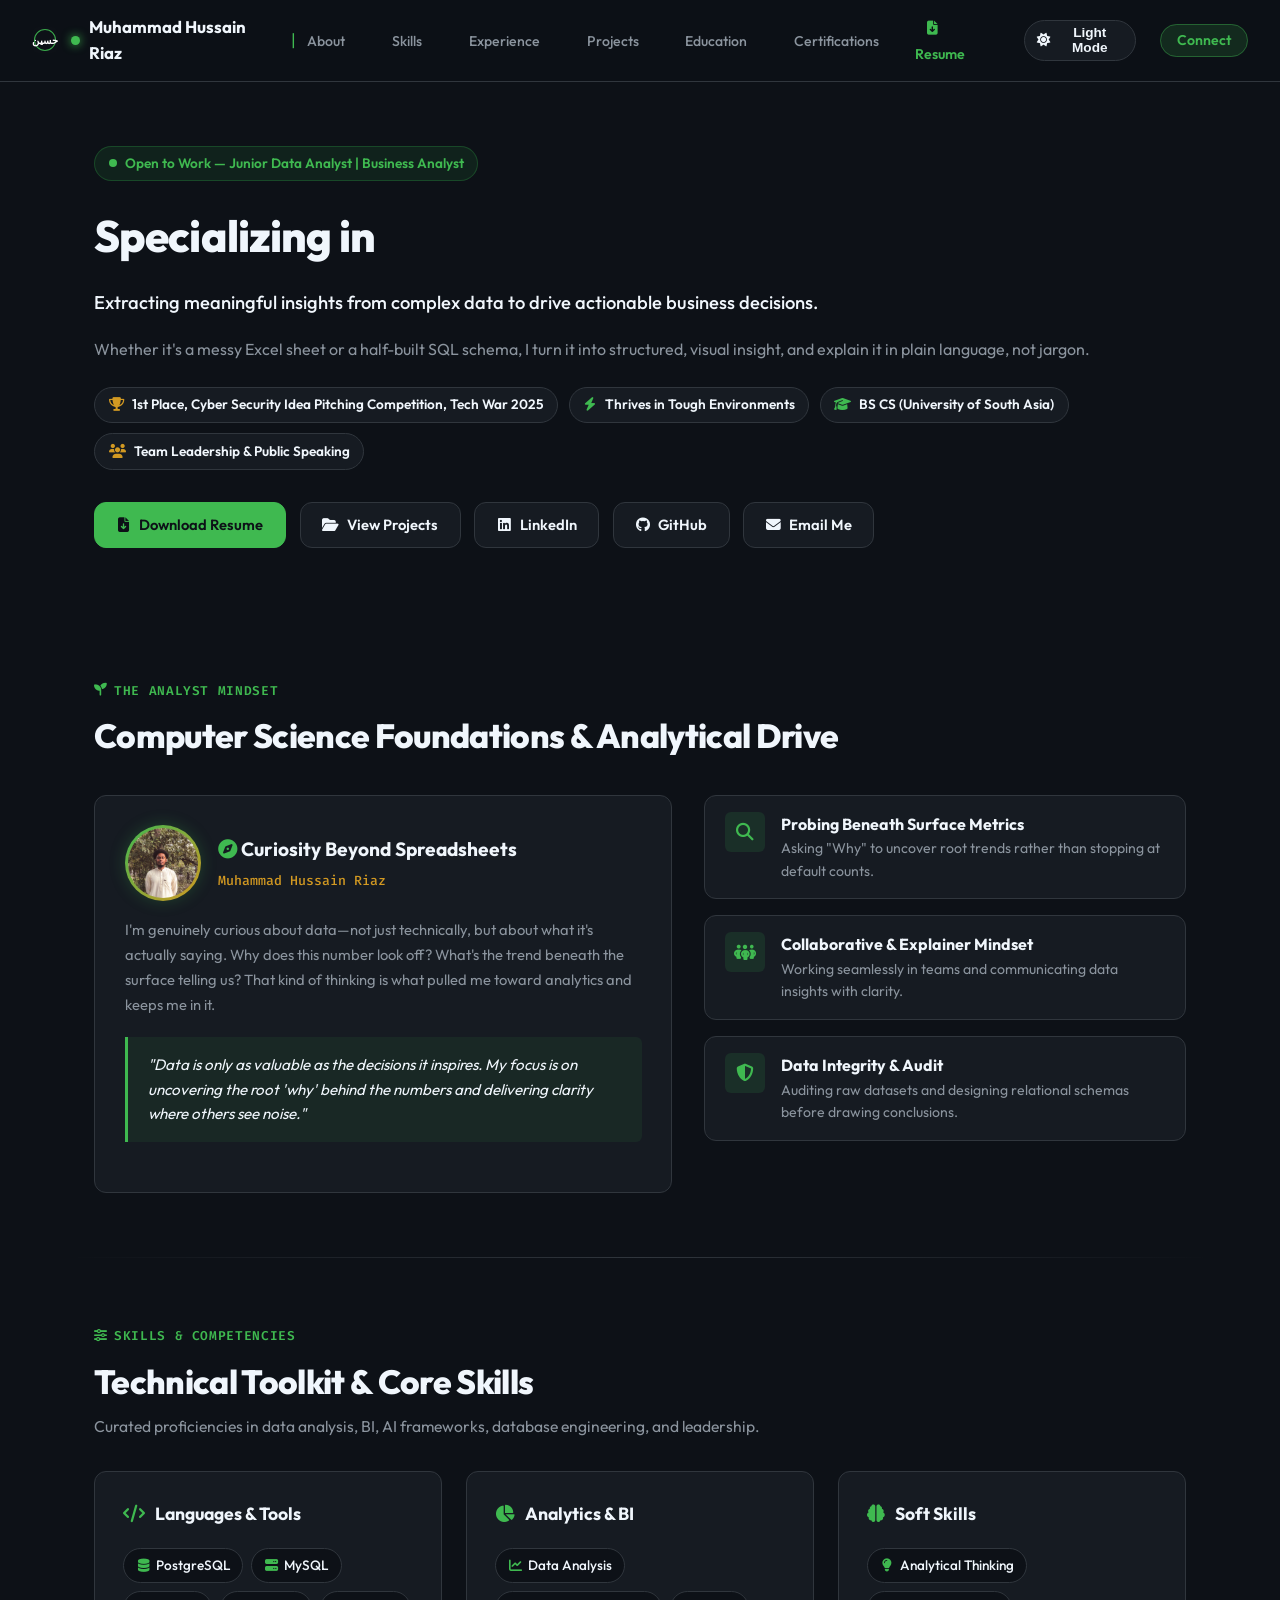
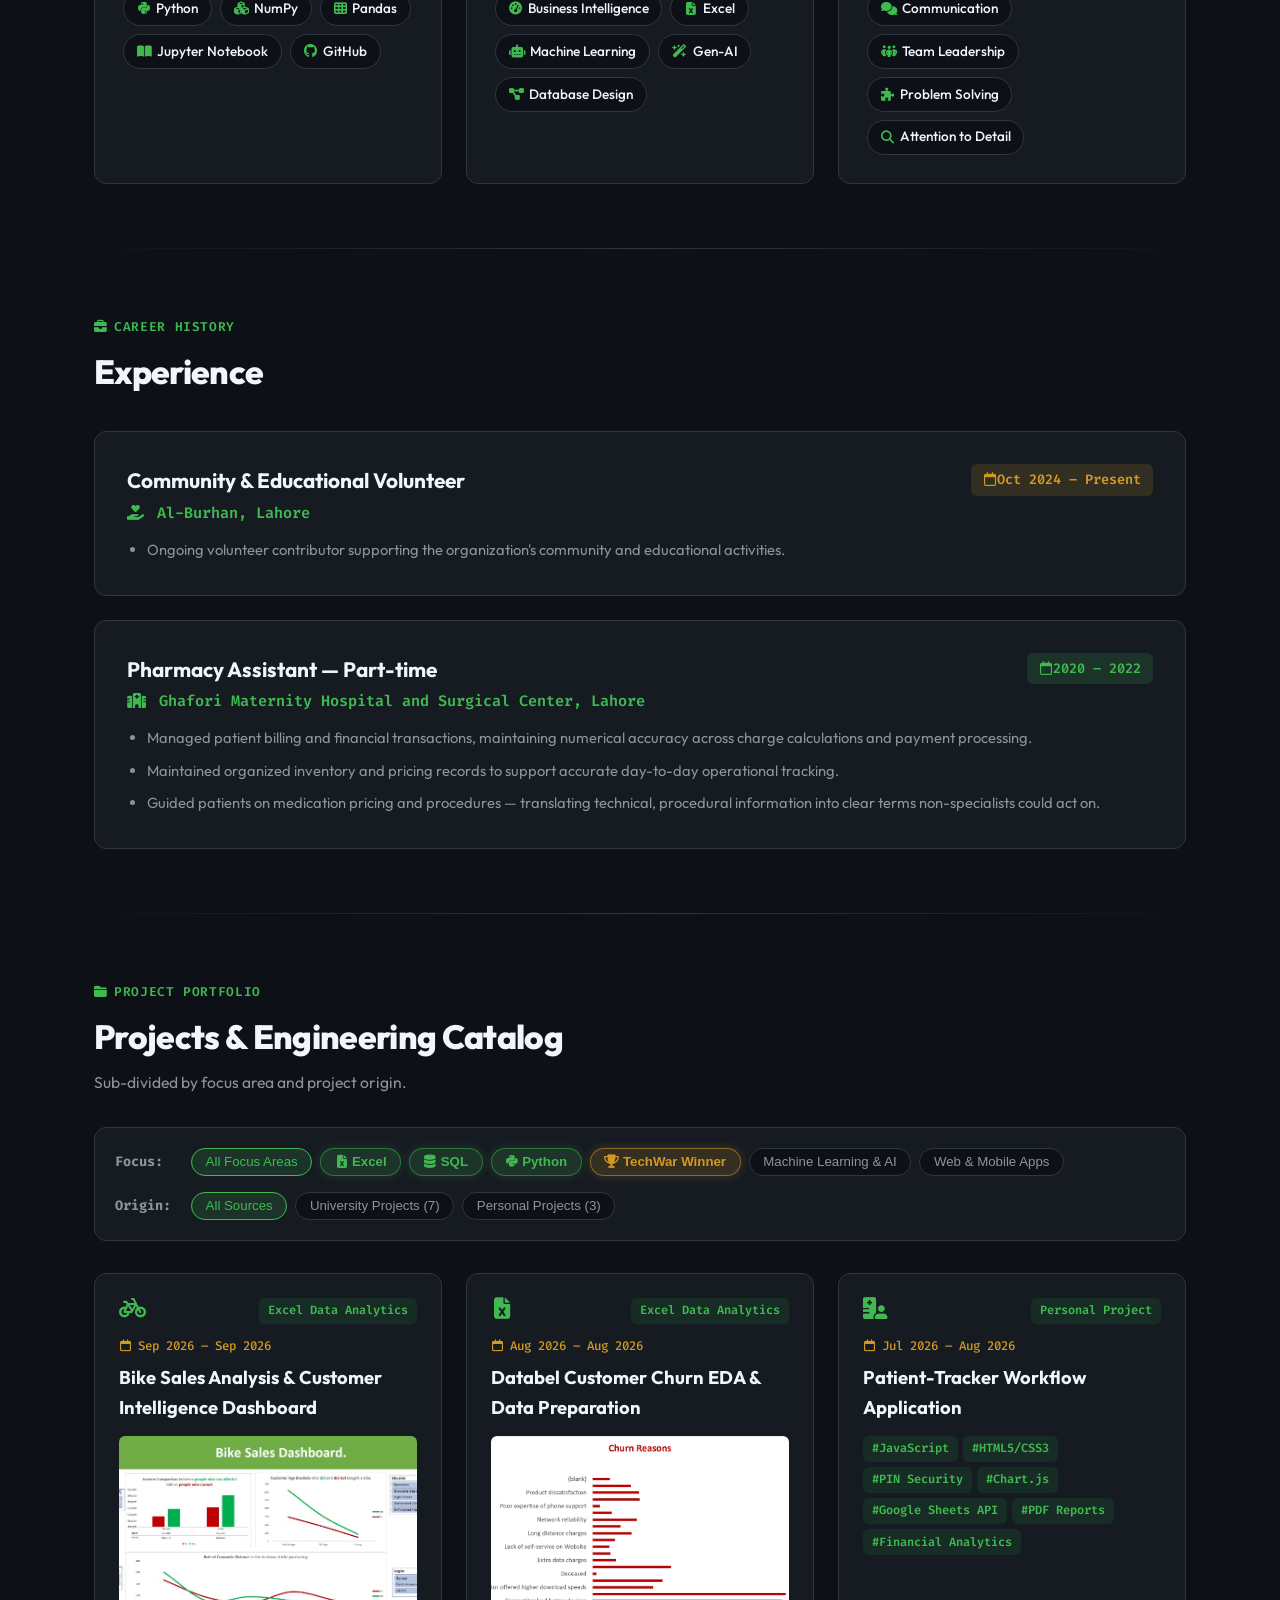
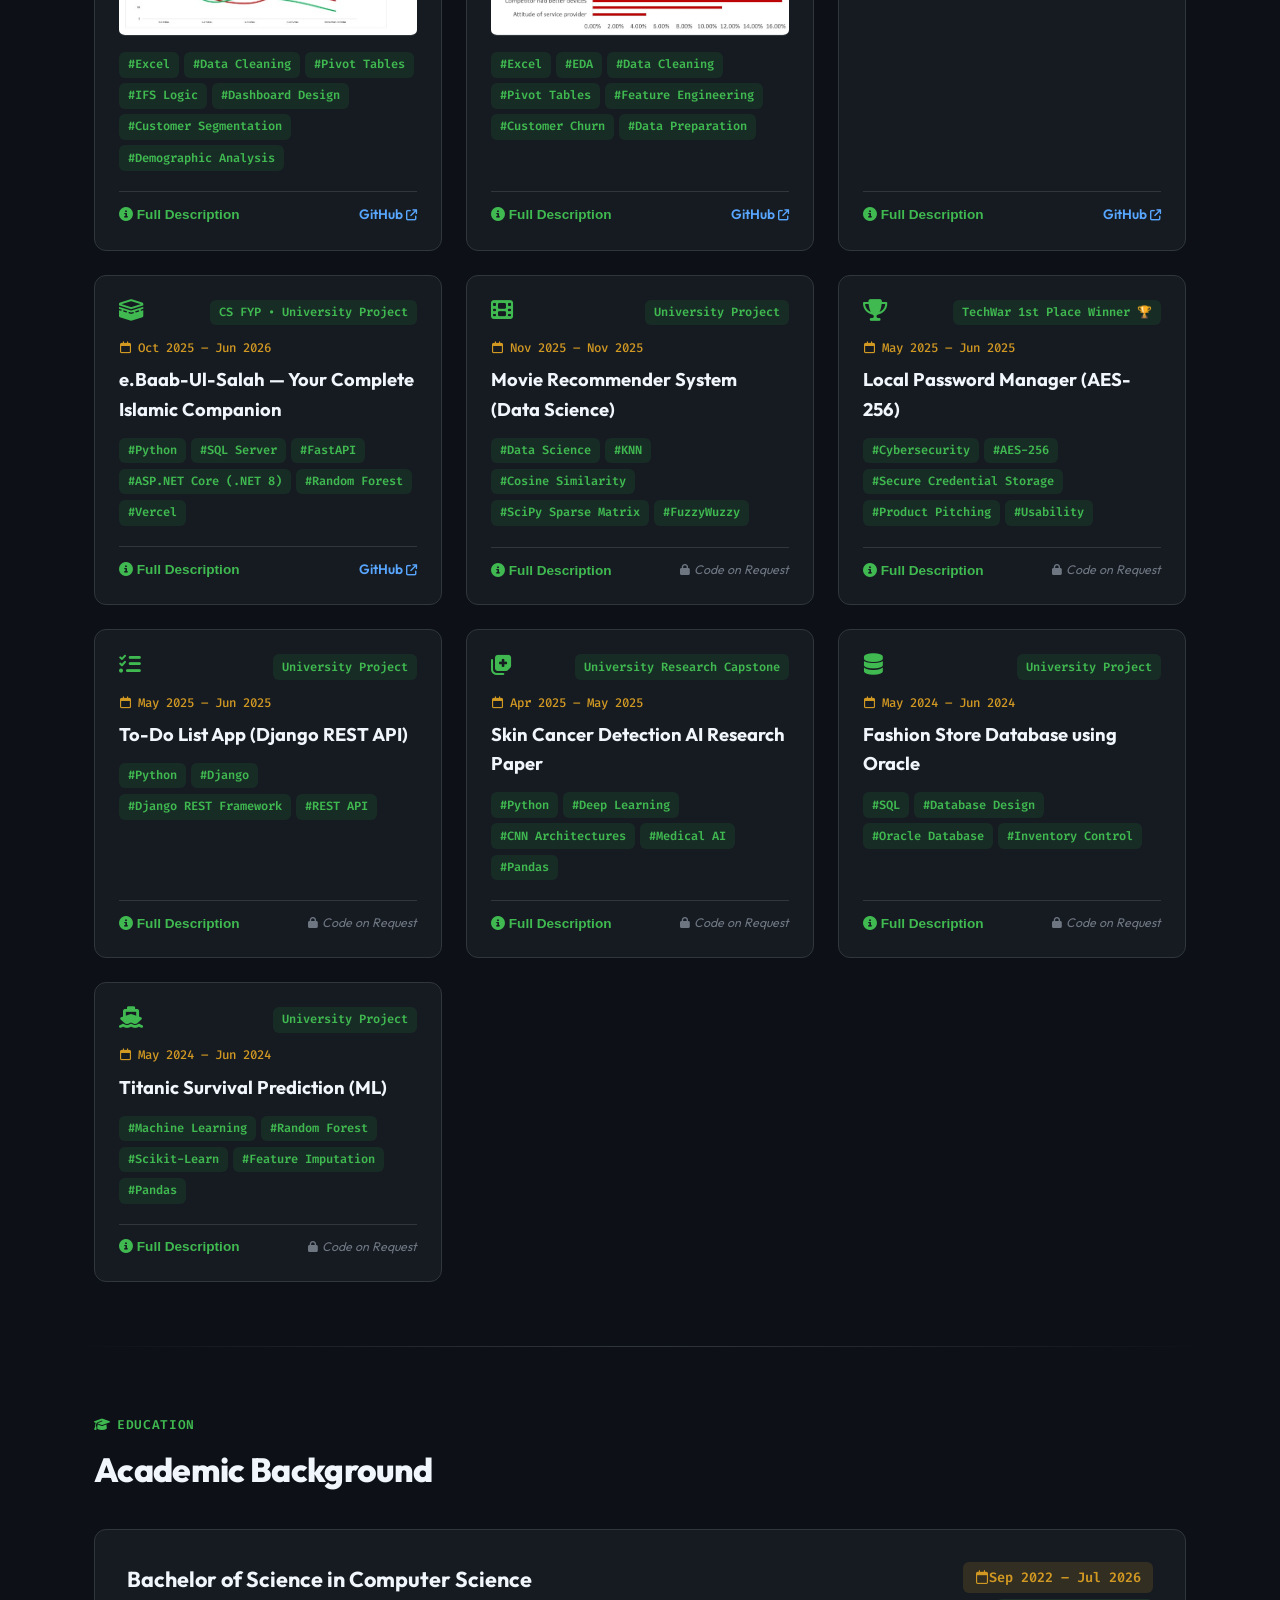
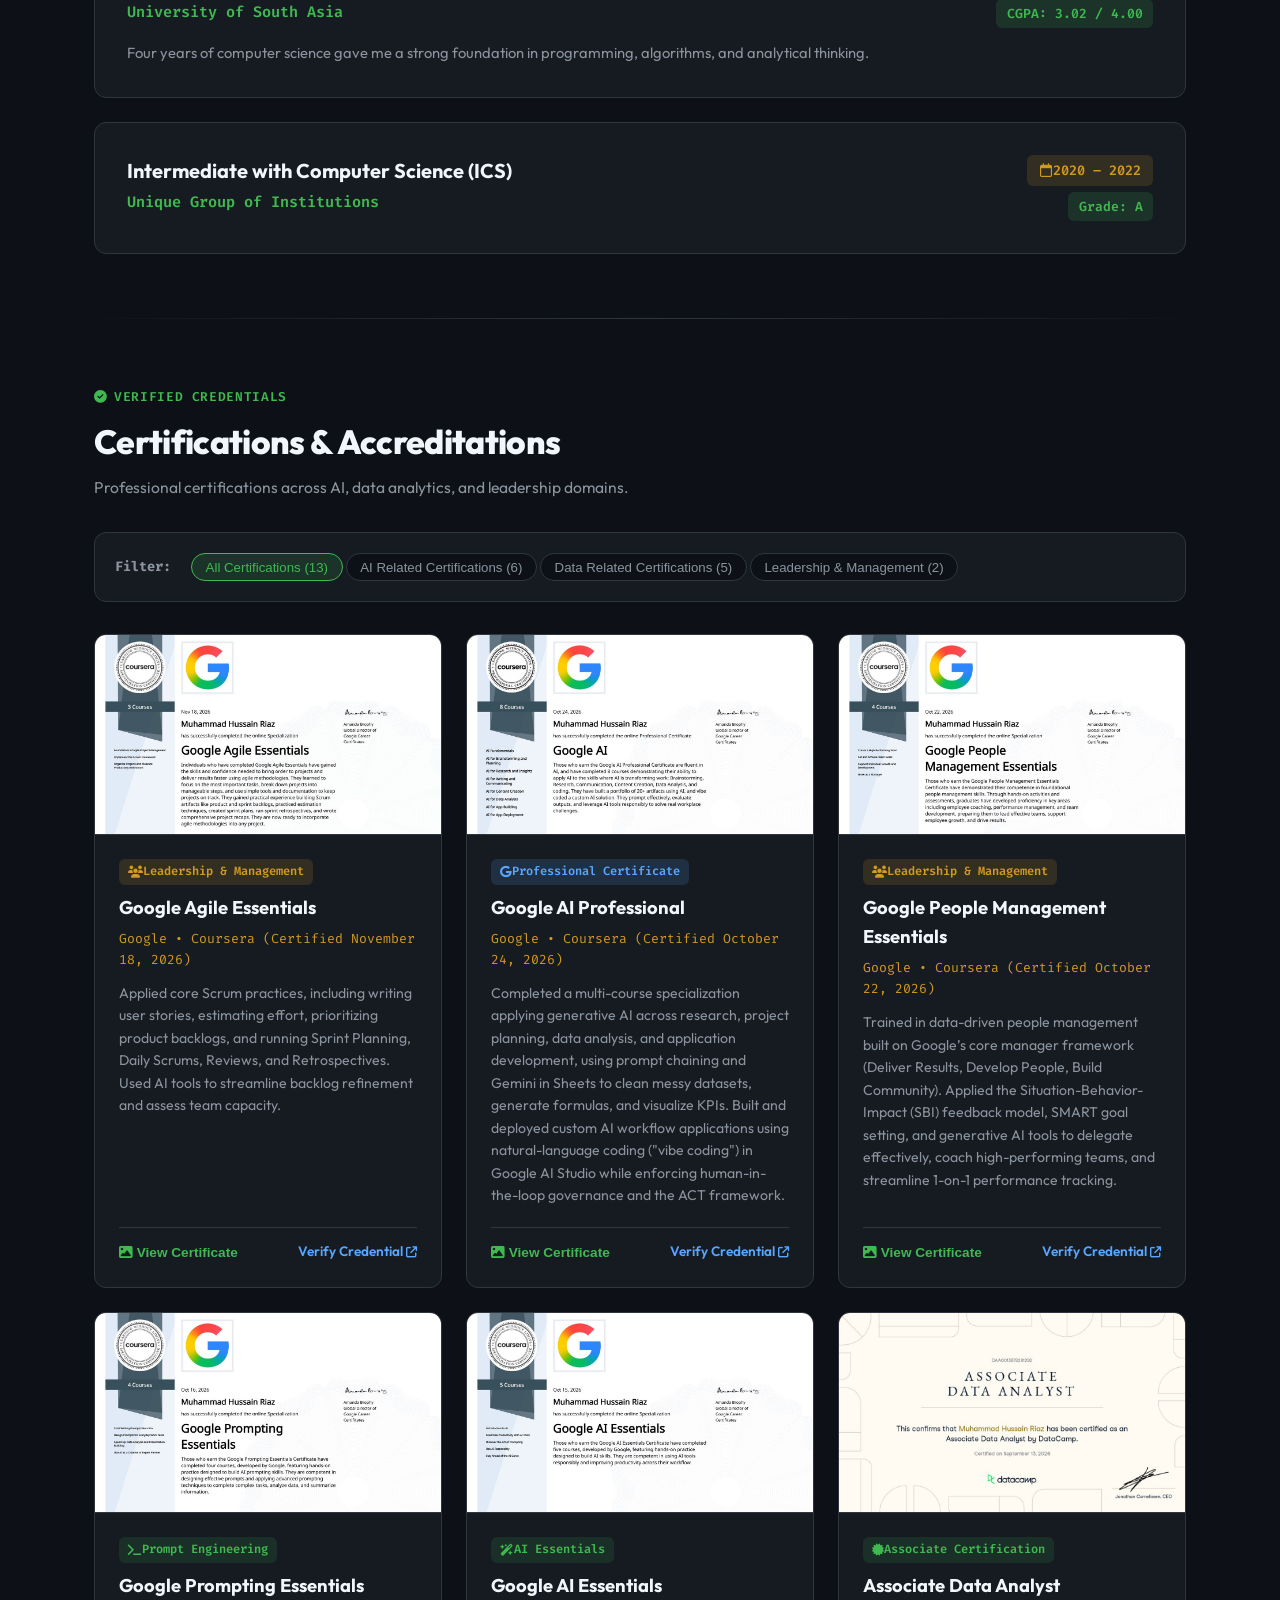
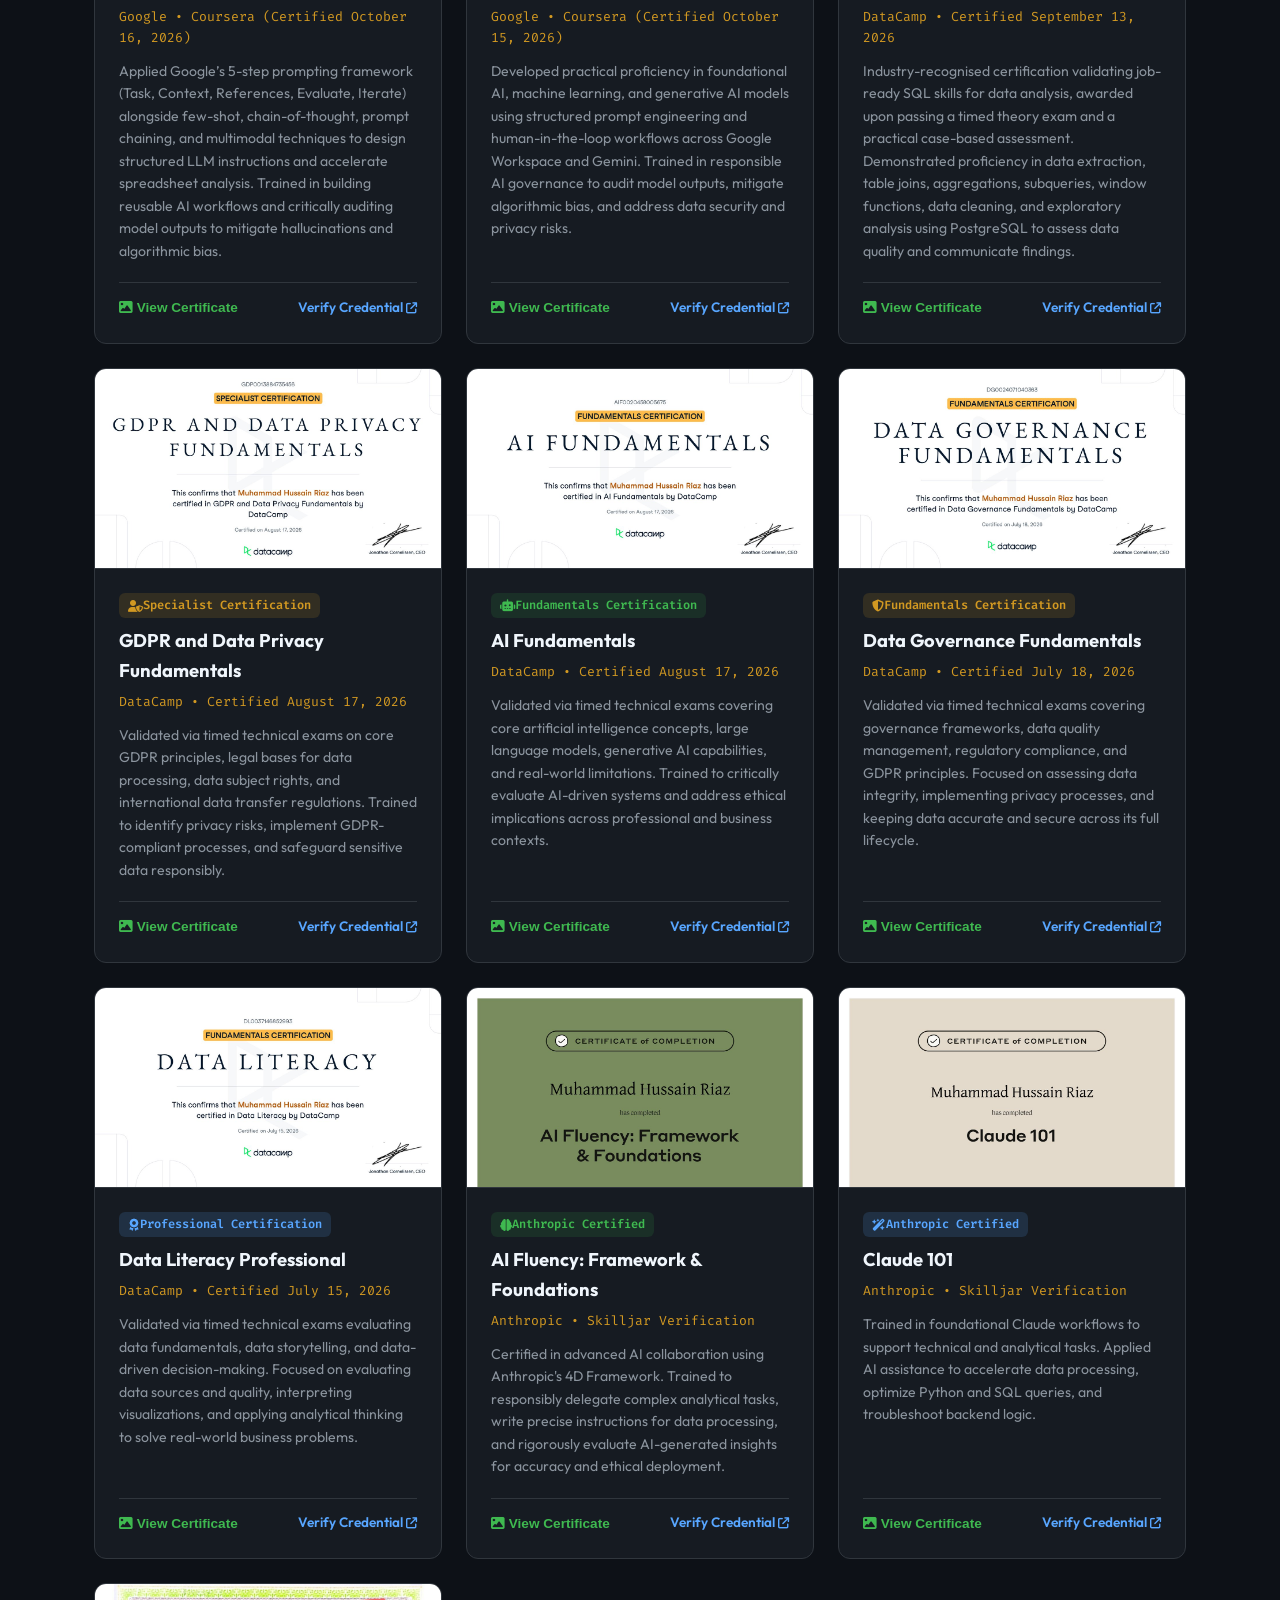
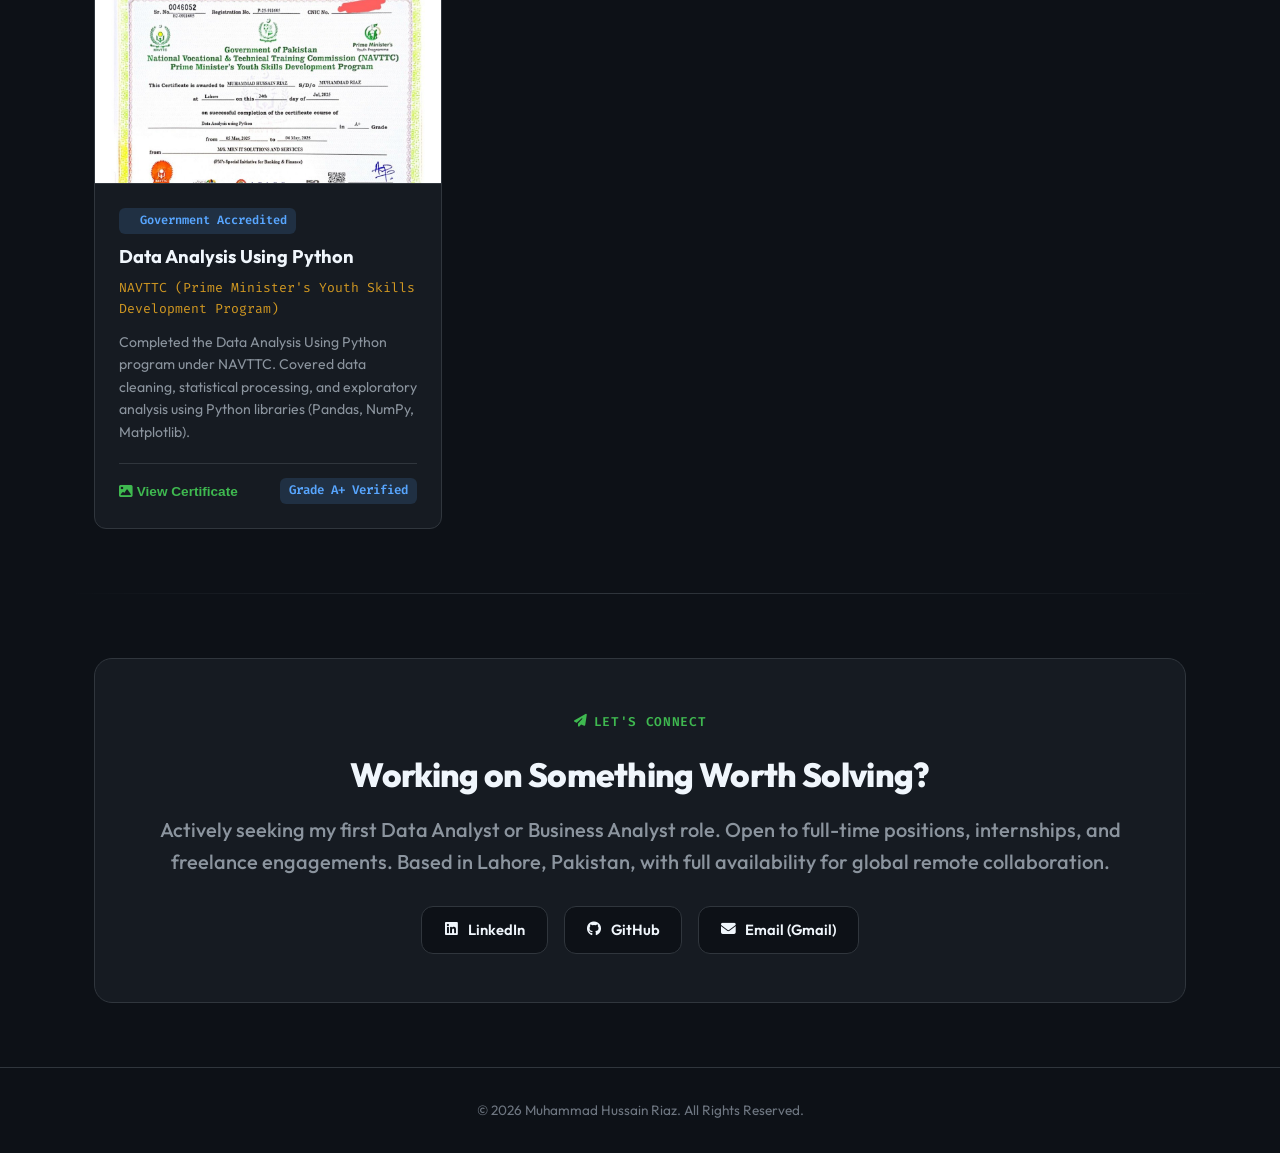
==== commit 66c2826c: "feat(certifications): add Google Agile Essentials certification" ====
--- a/index.html
+++ b/index.html
@@ -408,15 +408,49 @@
       <div class="filter-row">
         <span class="filter-label">Filter:</span>
         <div class="cert-category-chips">
-          <button class="tag-btn active" data-cert-cat="all">All Certifications (12)</button>
+          <button class="tag-btn active" data-cert-cat="all">All Certifications (13)</button>
           <button class="tag-btn" data-cert-cat="ai">AI Related Certifications (6)</button>
           <button class="tag-btn" data-cert-cat="data">Data Related Certifications (5)</button>
-          <button class="tag-btn" data-cert-cat="leadership">Leadership & Management (1)</button>
+          <button class="tag-btn" data-cert-cat="leadership">Leadership & Management (2)</button>
         </div>
       </div>
     </div>
 
     <div class="certifications-grid">
+      <!-- Cert: Google Agile Essentials (November 18, 2026) -->
+      <div class="cert-card" data-cert-category="leadership">
+        <div class="cert-img-box" onclick="openCertImageModal('certs/google_agile_essentials.jpg', 'Google Agile Essentials — Google')">
+          <img src="certs/google_agile_essentials.jpg" alt="Google Agile Essentials Certificate" loading="lazy" decoding="async">
+          <div class="cert-img-overlay">
+            <i class="fa-solid fa-expand" style="margin-right: 0.4rem;"></i> Expand Certificate
+          </div>
+        </div>
+        <div class="cert-body">
+          <div>
+            <div style="display: flex; justify-content: space-between; align-items: flex-start; margin-bottom: 0.5rem;">
+              <span class="badge-tag" style="background: rgba(210, 153, 34, 0.15); color: var(--accent-gold);">
+                <i class="fa-solid fa-users"></i> Leadership & Management
+              </span>
+            </div>
+            <h3 style="font-size: 1.15rem; font-weight: 700; margin-bottom: 0.35rem;">Google Agile Essentials</h3>
+            <p style="color: var(--accent-gold); font-family: var(--font-code); font-size: 0.82rem; margin-bottom: 0.75rem;">
+              Google • Coursera (Certified November 18, 2026)
+            </p>
+            <p style="color: var(--text-muted); font-size: 0.88rem; line-height: 1.6; margin-bottom: 1.25rem;">
+              Applied core Scrum practices, including writing user stories, estimating effort, prioritizing product backlogs, and running Sprint Planning, Daily Scrums, Reviews, and Retrospectives. Used AI tools to streamline backlog refinement and assess team capacity.
+            </p>
+          </div>
+          <div style="border-top: 1px solid var(--border-color); padding-top: 0.85rem; display: flex; justify-content: space-between; align-items: center;">
+            <button onclick="openCertImageModal('certs/google_agile_essentials.jpg', 'Google Agile Essentials — Google')" style="background: transparent; border: none; color: var(--accent-teal); font-weight: 600; font-size: 0.85rem; cursor: pointer;">
+              <i class="fa-solid fa-image"></i> View Certificate
+            </button>
+            <a href="https://www.coursera.org/account/accomplishments/specialization/MGQOL3R03XJD" target="_blank" style="font-weight: 600; font-size: 0.85rem;">
+              Verify Credential <i class="fa-solid fa-arrow-up-right-from-square" style="font-size: 0.7rem;"></i>
+            </a>
+          </div>
+        </div>
+      </div>
+
       <!-- Cert: Google AI Professional (October 24, 2026) -->
       <div class="cert-card" data-cert-category="ai">
         <div class="cert-img-box" onclick="openCertImageModal('certs/google_ai_professional.jpg', 'Google AI Professional — Google')">
